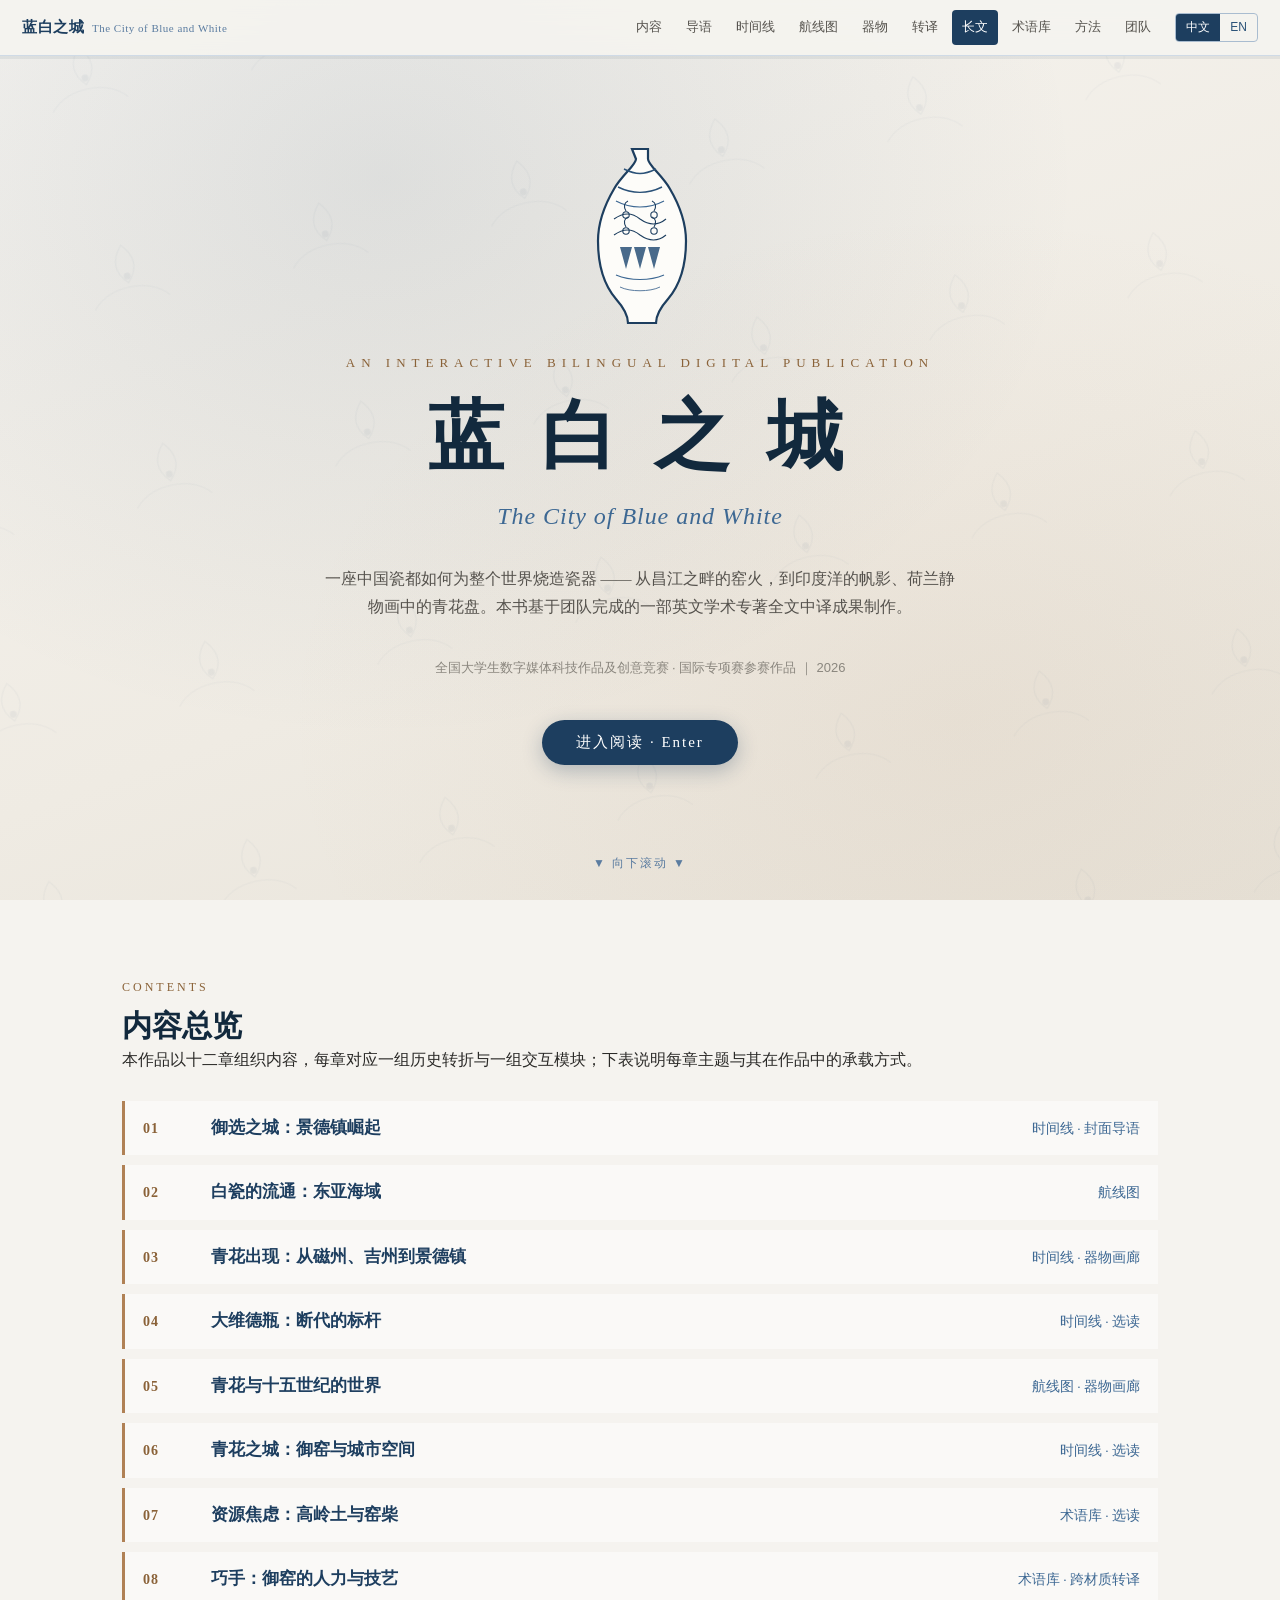
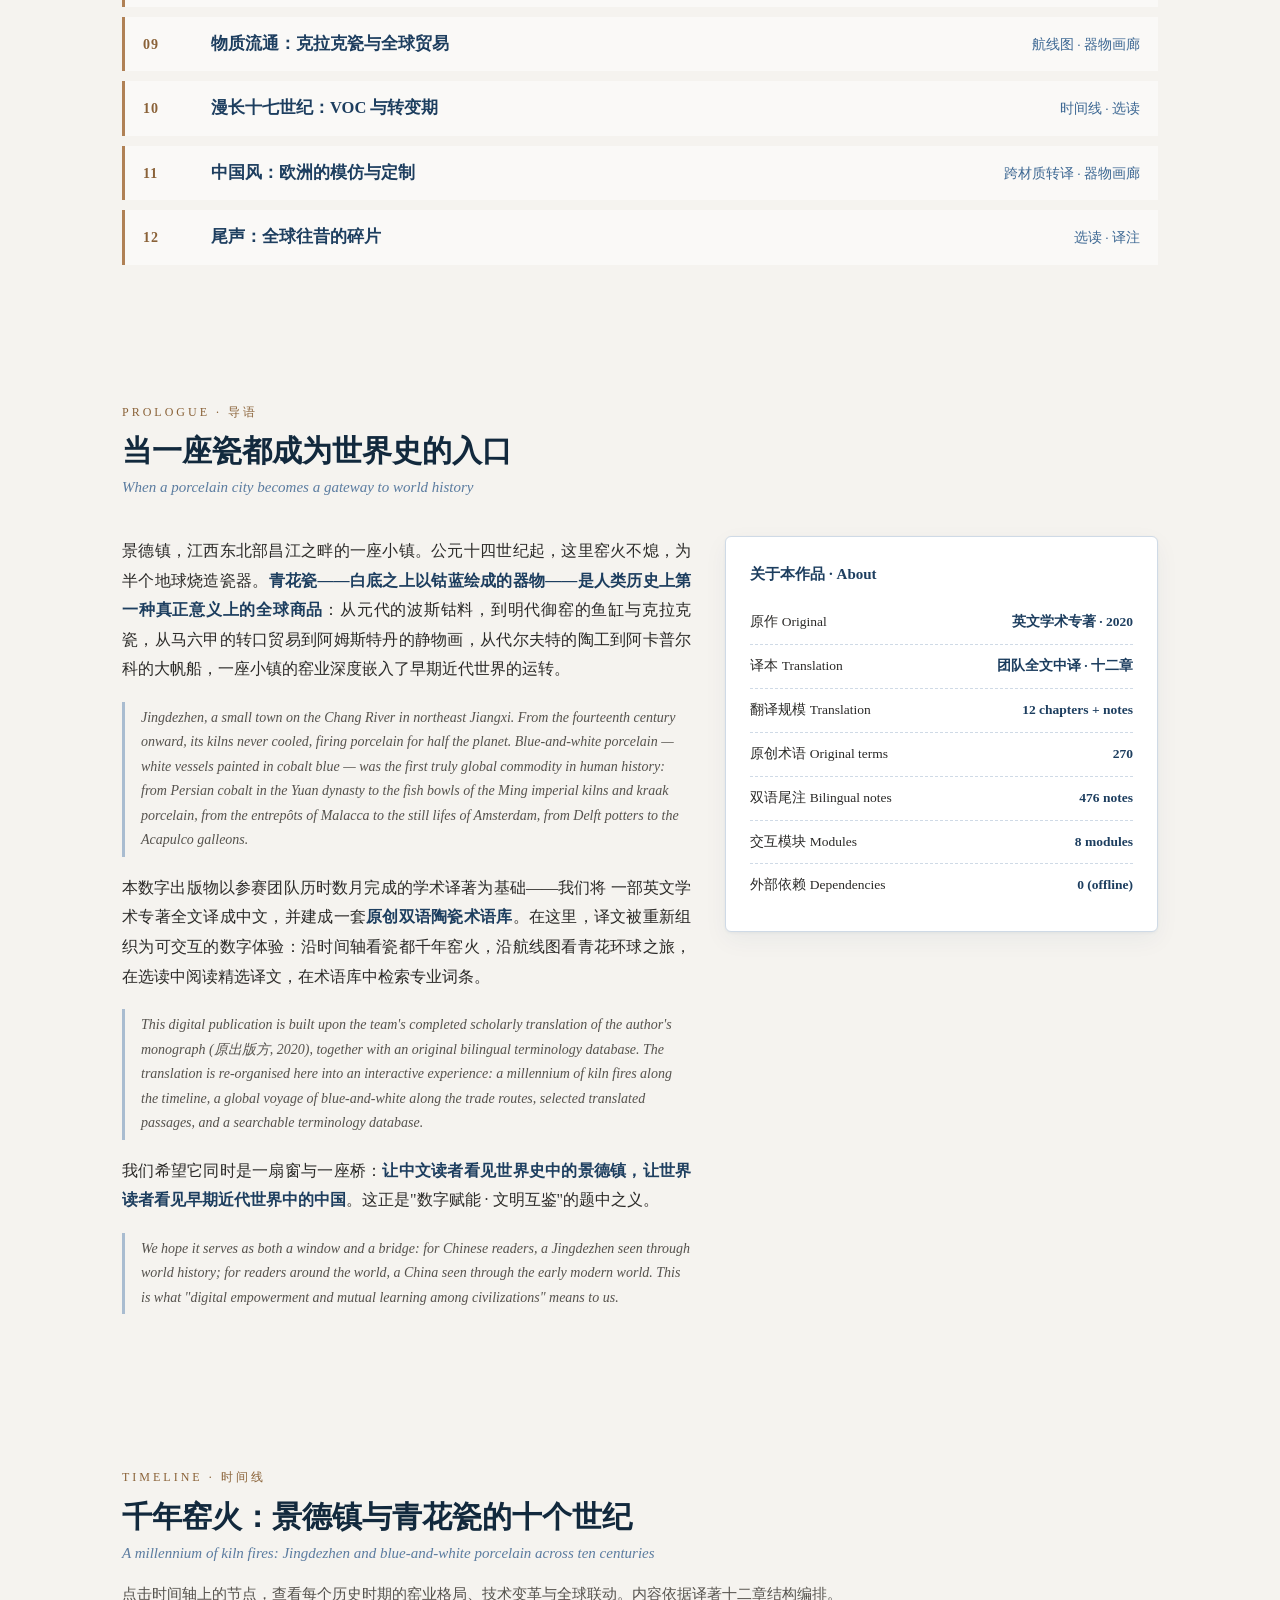
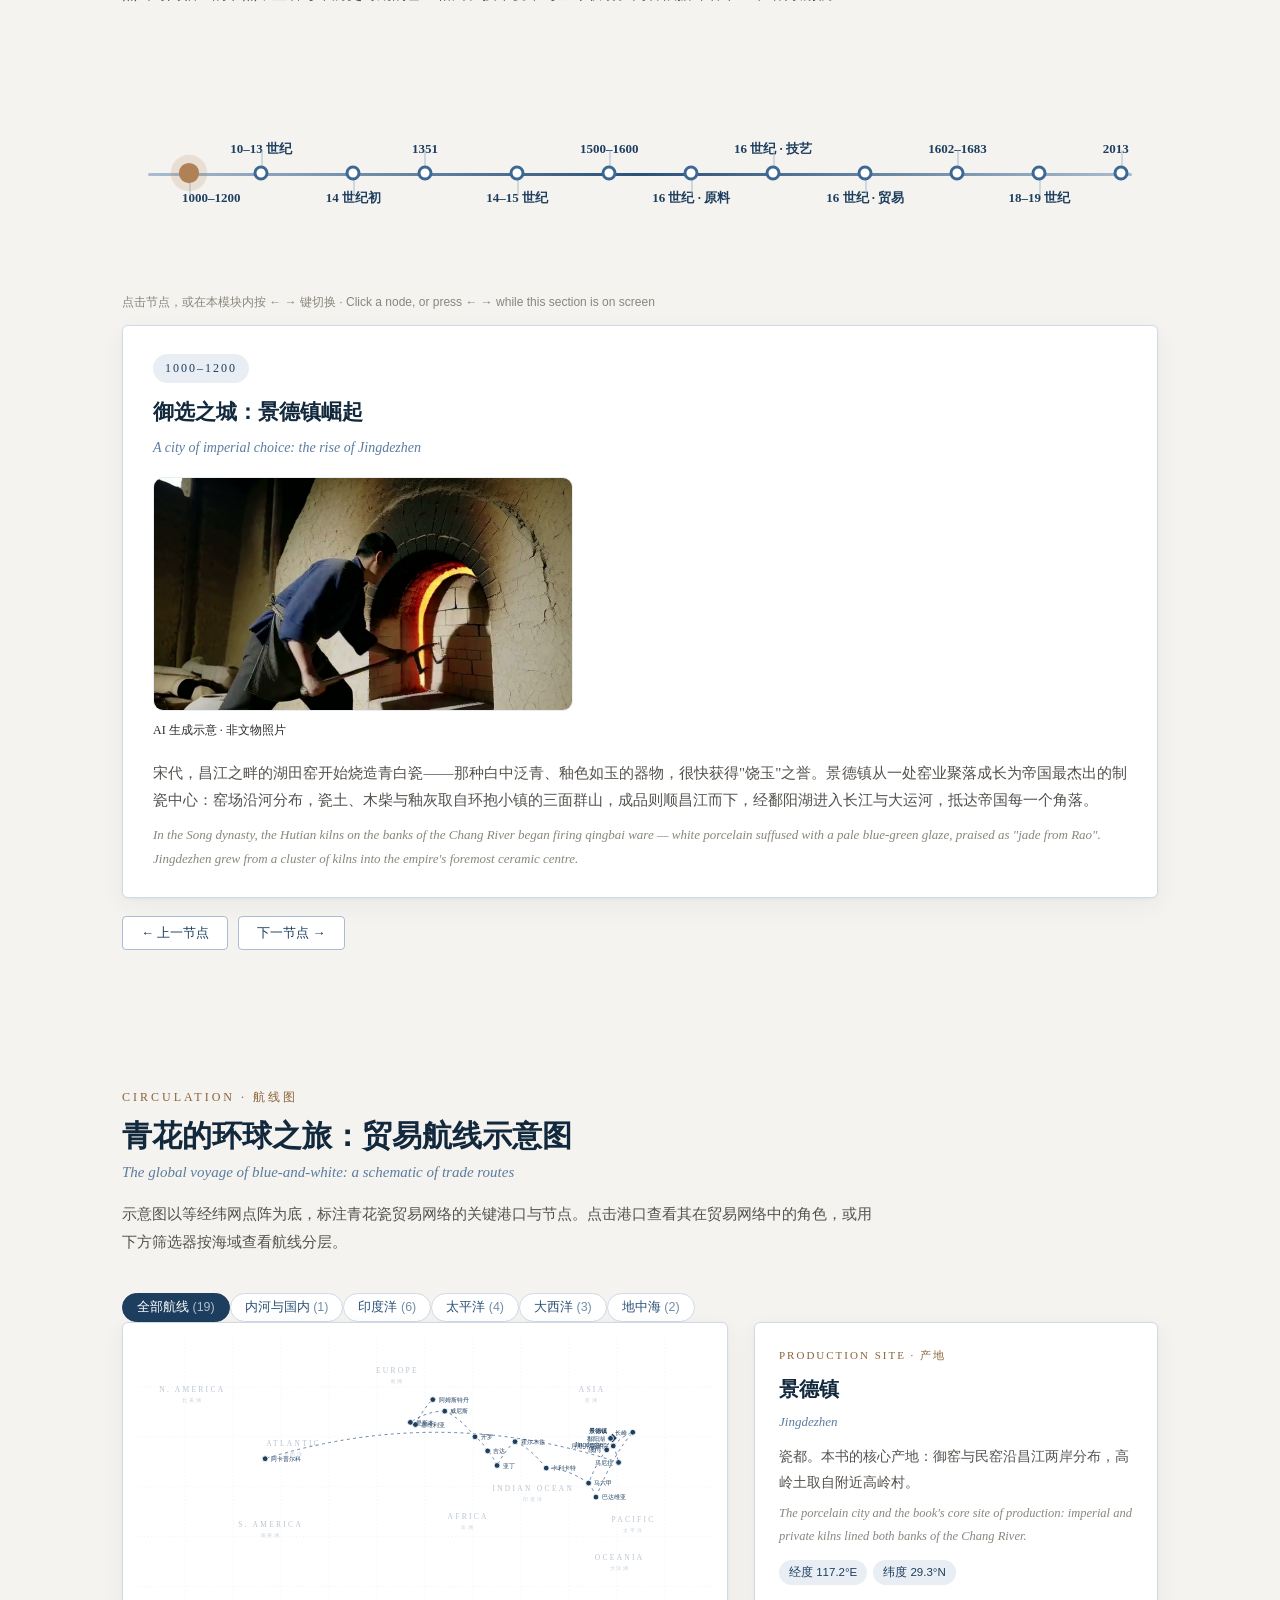
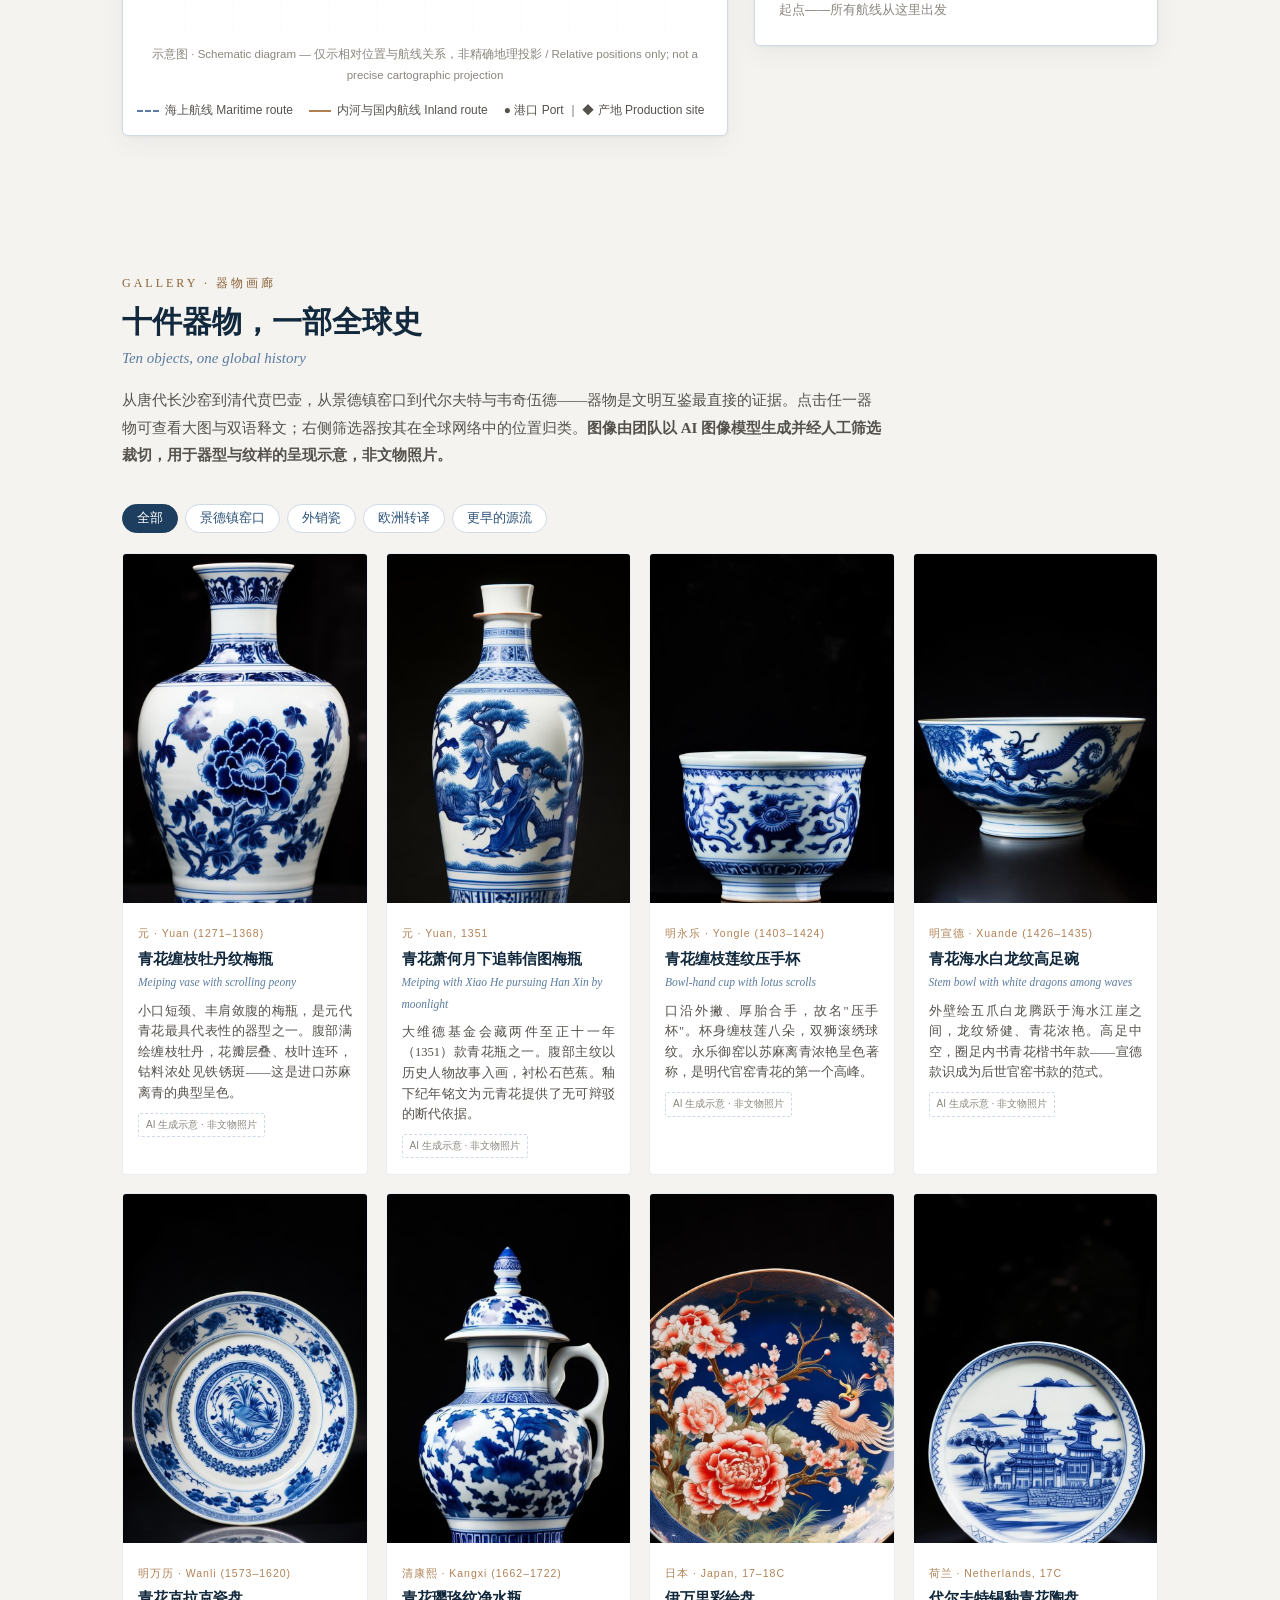
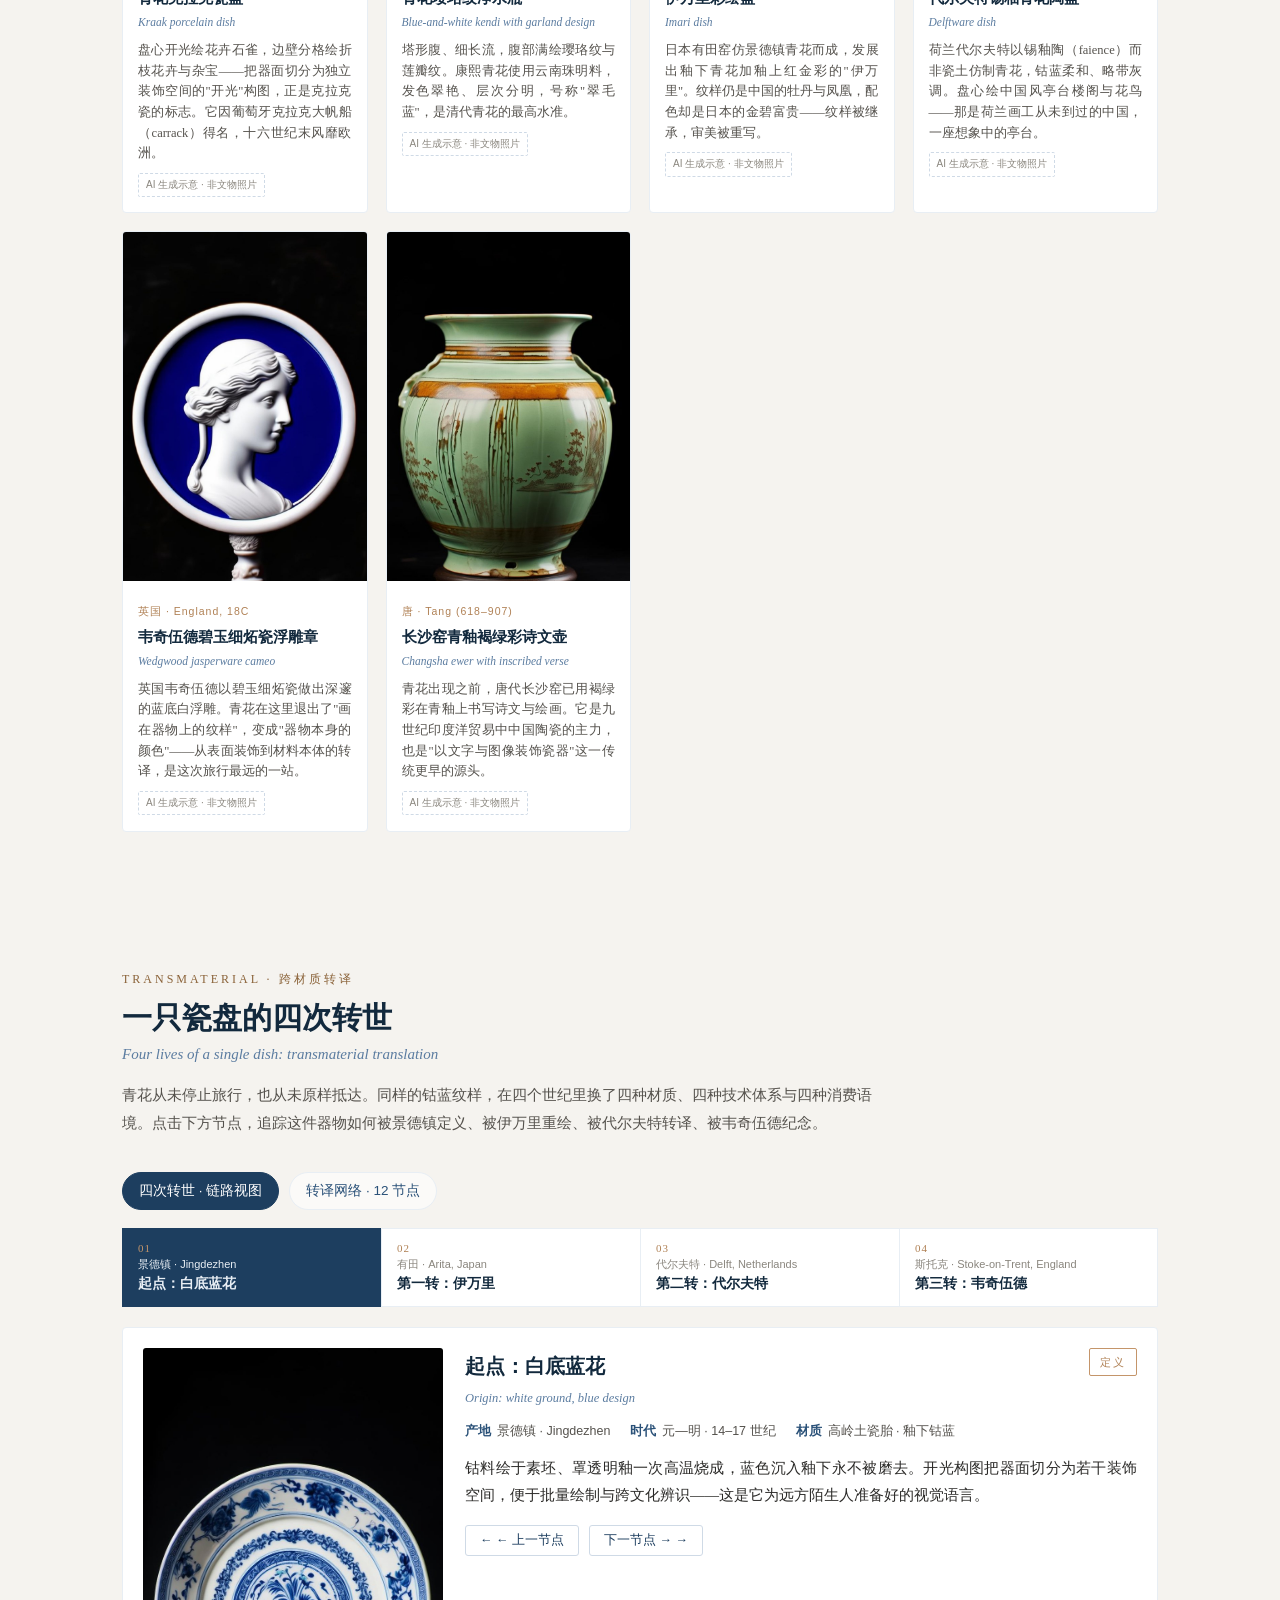
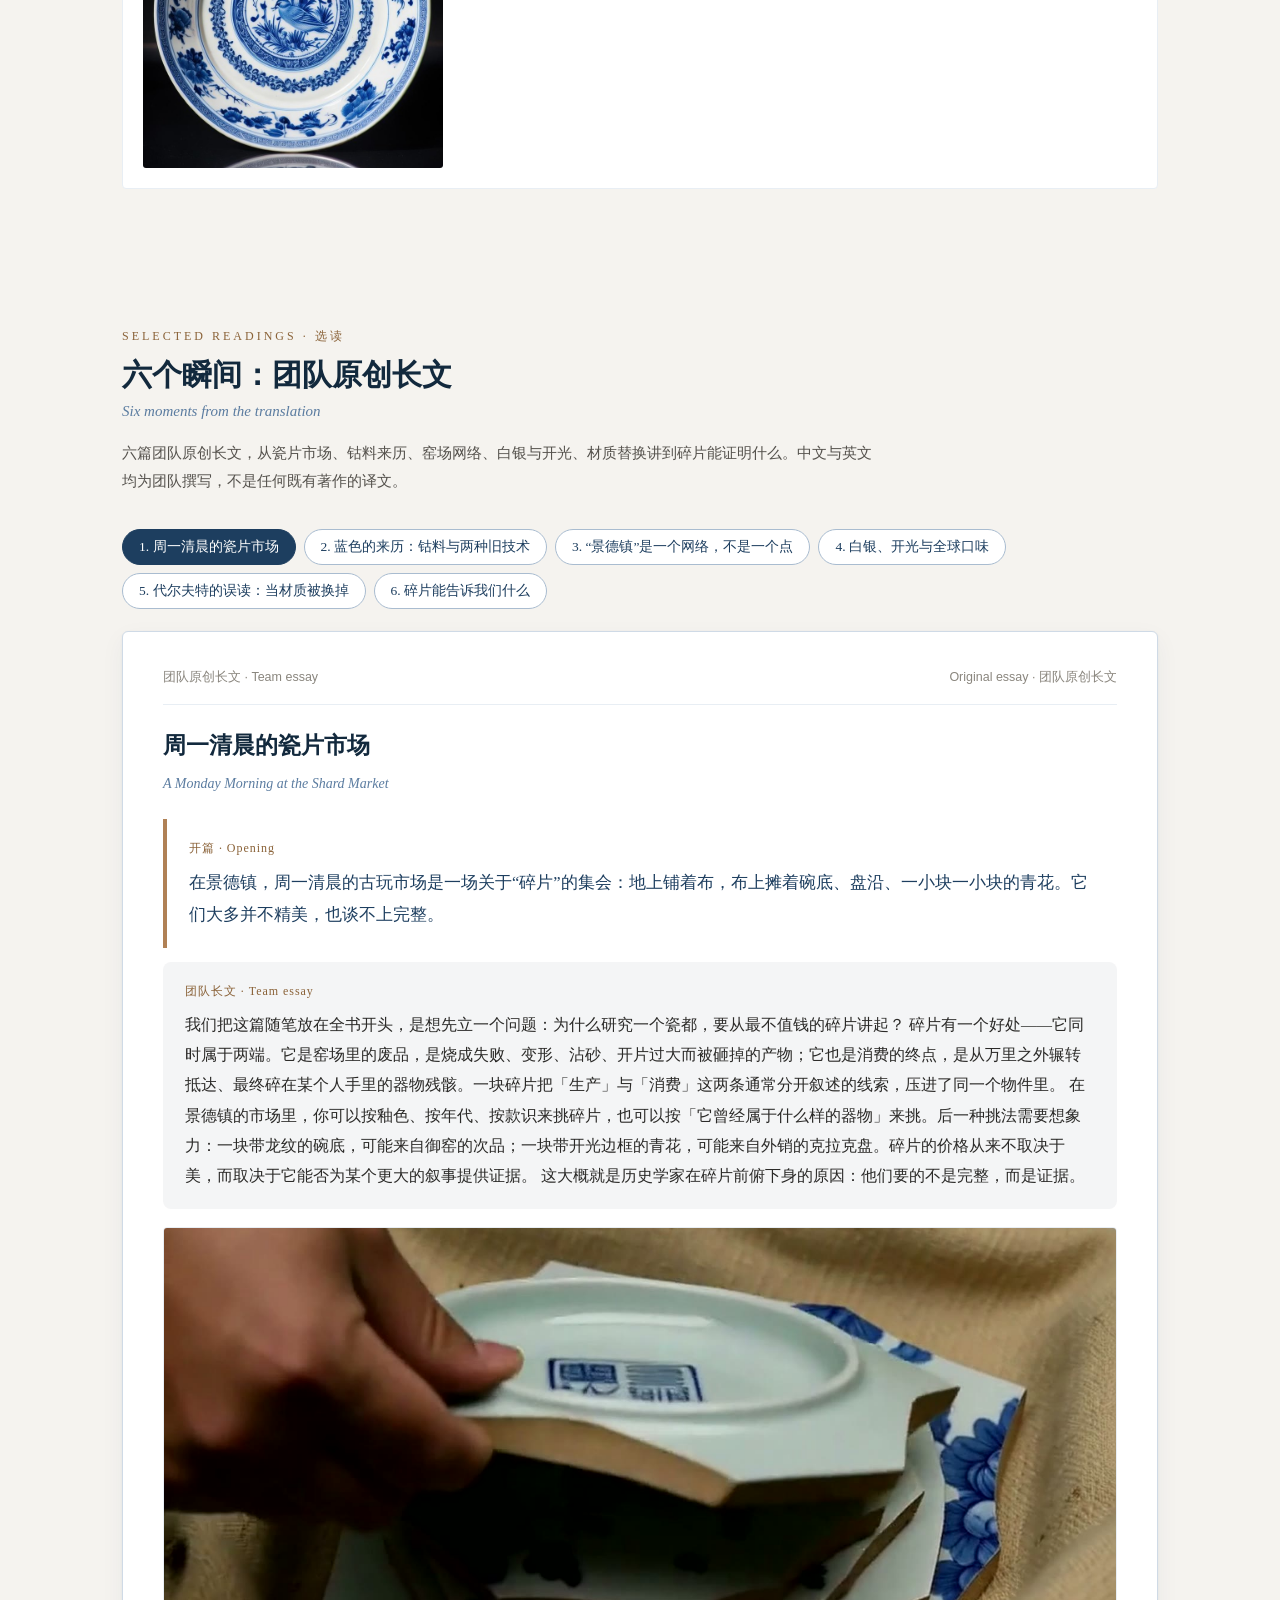
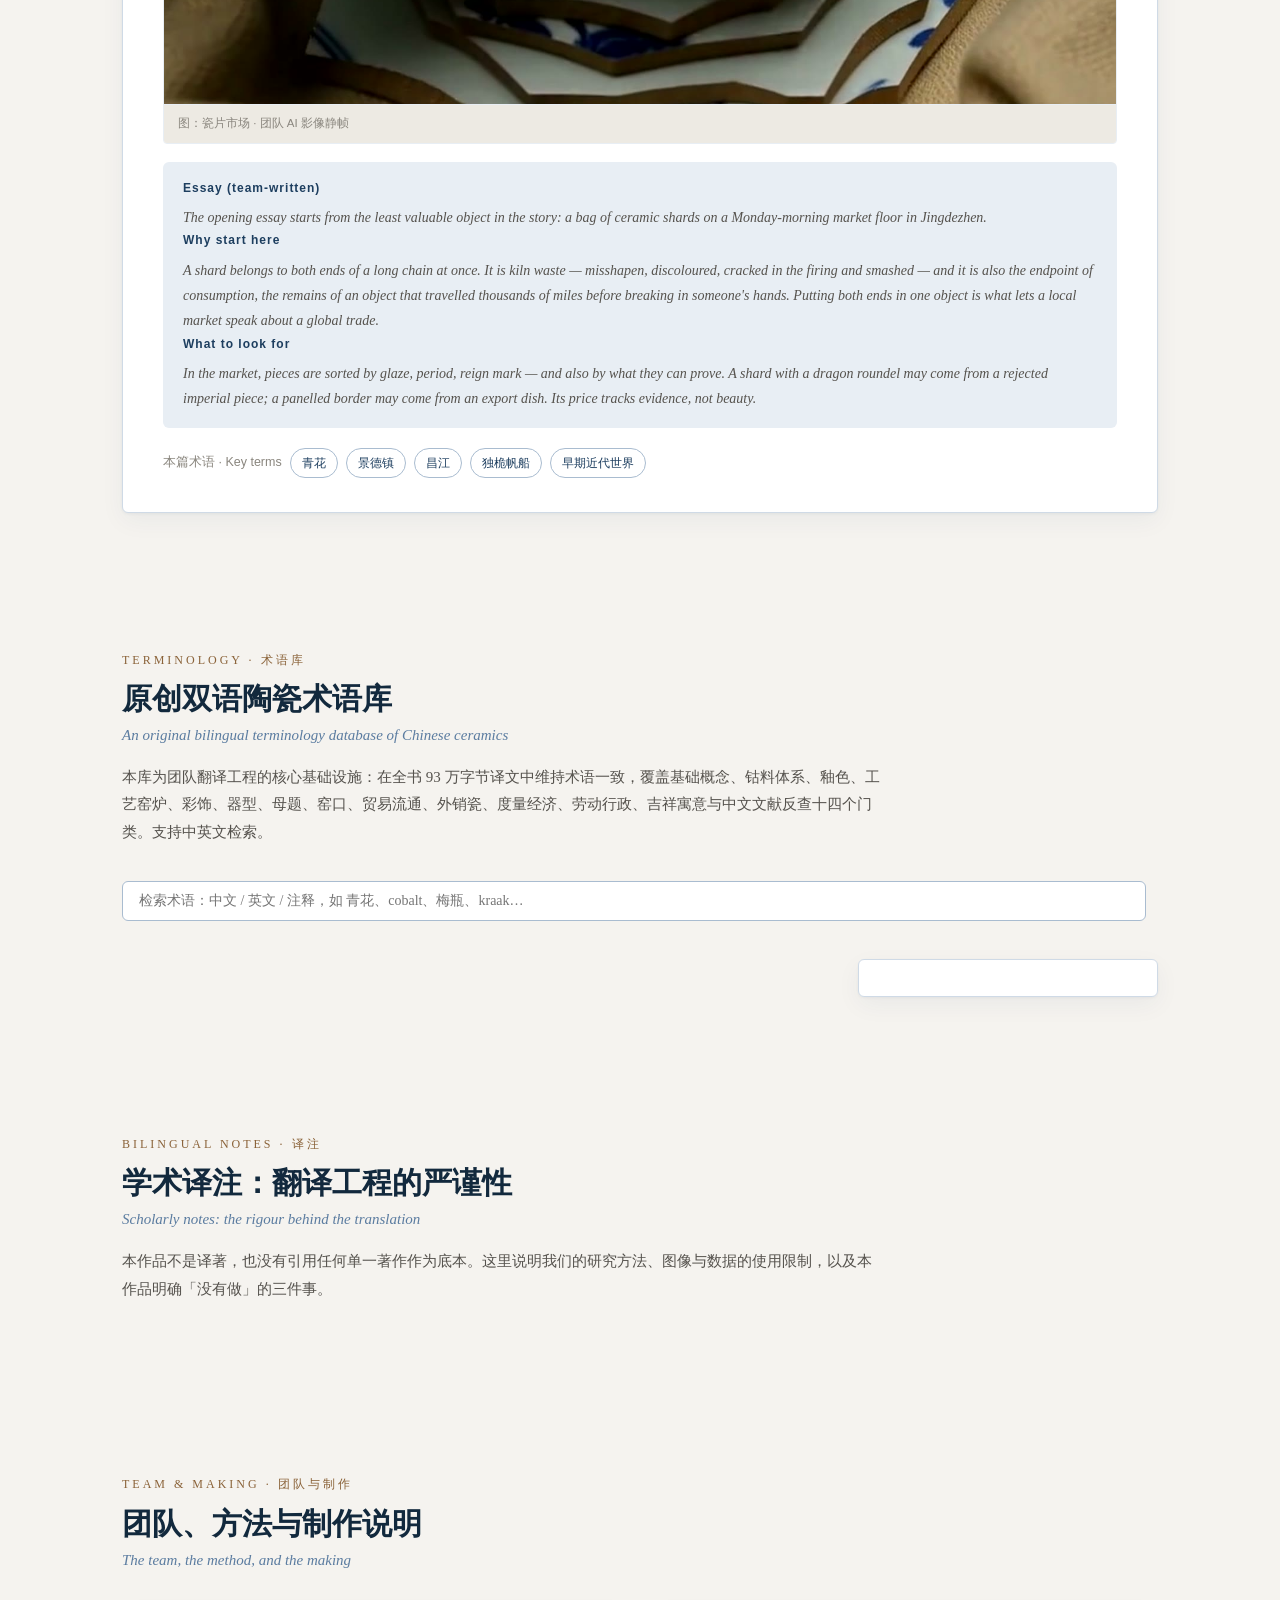
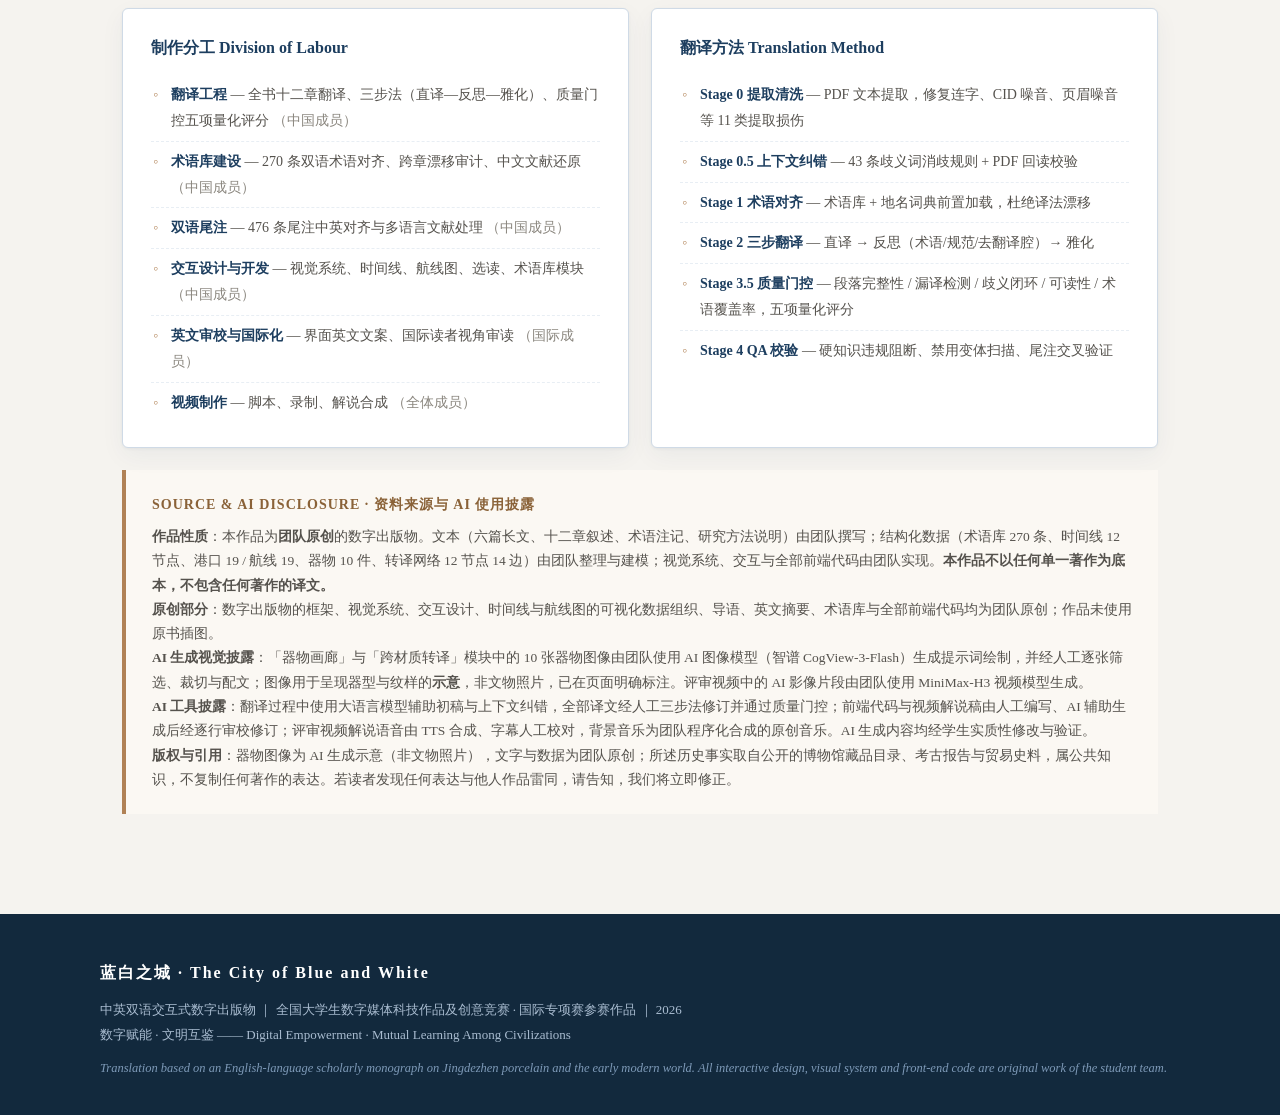
==== single.html @ c69fa1a6 "upload single.html" ====
<!DOCTYPE html>
<html lang="zh-CN">
<head>
<meta charset="UTF-8">
<meta name="viewport" content="width=device-width, initial-scale=1.0">
<title>蓝白之城 · The City of Blue and White — 中英双语交互式数字出版物</title>
  <!-- 社交分享元信息（分享链接时显示标题与摘要；不影响离线运行） -->
  <meta property="og:type" content="website">
  <meta property="og:title" content="蓝白之城 · The City of Blue and White">
  <meta property="og:description" content="一部中英双语交互式数字出版物：从昌江之畔的窑火，到印度洋的帆影、荷兰静物画中的青花盘——一座中国瓷都的十个世纪。A bilingual interactive digital publication on Jingdezhen porcelain and the early modern world.">
  <meta property="og:locale" content="zh_CN">
  <meta property="og:locale:alternate" content="en_US">
  <meta name="twitter:card" content="summary_large_image">
  <meta name="twitter:title" content="The City of Blue and White">
  <meta name="twitter:description" content="A bilingual interactive digital publication on Jingdezhen porcelain and the early modern world.">
  <meta name="theme-color" content="#12293D">

<meta name="description" content="景德镇青花瓷与早期近代世界——基于团队学术翻译成果的中英双语交互式数字出版物">
<style>
/* ============================================================
   蓝白之城 · The City of Blue and White
   中英双语交互式数字出版物 —— 设计系统
   青花蓝 × 瓷纸白 × 窑变铜
   ============================================================ */

:root {
  /* 青花蓝阶 */
  --qh-900: #12293D;
  --qh-800: #1D3E5F;
  --qh-700: #2A5178;
  --qh-600: #3D6893;
  --qh-500: #5B7CA0;
  --qh-400: #7E9AB8;
  --qh-300: #A9BCD0;
  --qh-200: #CFDAE6;
  --qh-100: #E8EEF4;

  /* 材质色 */
  --paper: #F5F3EF;
  --paper-2: #EDEAE3;
  --paper-3: #E3DFD5;
  --ink: #2B2A28;
  --ink-2: #55524D;
  --ink-3: #8A867E;
  --copper: #B08155;
  --copper-ink: #8A6238;
  --copper-l: #C4956A;
  --celadon: #7C9A92;

  --f-zh: "Noto Serif SC", "Source Han Serif SC", "Songti SC", "SimSun", serif;
  --f-en: "Georgia", "Times New Roman", "Palatino Linotype", serif;
  --f-sans: "PingFang SC", "Microsoft YaHei", "Segoe UI", sans-serif;

  --nav-h: 56px;
  --maxw: 1080px;
}

* { margin: 0; padding: 0; box-sizing: border-box; }
html { scroll-behavior: smooth; }
body {
  background: var(--paper);
  color: var(--ink);
  font-family: var(--f-zh);
  line-height: 1.85;
  overflow-x: hidden;
}
::selection { background: var(--qh-200); }

/* ---------- 顶部导航 ---------- */
.nav {
  position: fixed; top: 0; left: 0; right: 0; z-index: 1000;
  height: var(--nav-h);
  background: rgba(245, 243, 239, 0.92);
  backdrop-filter: blur(12px);
  border-bottom: 1px solid var(--qh-200);
  display: flex; align-items: center; justify-content: space-between;
  padding: 0 22px;
}
.nav-brand {
  font-size: 15px; font-weight: 700; color: var(--qh-800);
  letter-spacing: 0.5px; cursor: pointer; white-space: nowrap;
}
.nav-brand small { font-family: var(--f-en); font-weight: 400; color: var(--qh-500); margin-left: 8px; font-size: 11px; }
.nav-links { display: flex; gap: 4px; align-items: center; overflow-x: auto; }
.nav-links a {
  font-size: 13px; color: var(--ink-2); text-decoration: none;
  padding: 5px 10px; border-radius: 4px; white-space: nowrap;
  transition: all .2s;
}
.nav-links a:hover { color: var(--qh-800); background: var(--qh-100); }
.nav-links a.active { color: #fff; background: var(--qh-800); }
.lang-switch {
  display: flex; border: 1px solid var(--qh-300); border-radius: 4px; overflow: hidden;
  margin-left: 10px; flex-shrink: 0;
}
.lang-switch button {
  border: none; background: transparent; font-size: 12px; padding: 5px 10px;
  cursor: pointer; color: var(--qh-700); font-family: var(--f-sans);
}
.lang-switch button.on { background: var(--qh-800); color: #fff; }

/* ---------- 通用区块 ---------- */
section { padding: 76px 22px 60px; max-width: var(--maxw); margin: 0 auto; }
.sec-head { margin-bottom: 34px; }
.sec-kicker {
  font-family: var(--f-en); font-size: 12px; letter-spacing: 3px;
  text-transform: uppercase; color: var(--copper-ink); margin-bottom: 8px;
}
.sec-title { font-size: 30px; font-weight: 700; color: var(--qh-900); line-height: 1.3; }
.sec-title-en { font-family: var(--f-en); font-size: 15px; color: var(--qh-500); margin-top: 4px; font-style: italic; }
.sec-desc { margin-top: 14px; color: var(--ink-2); font-size: 15px; max-width: 760px; }

.card {
  background: #fff; border: 1px solid var(--qh-200); border-radius: 6px;
  box-shadow: 0 1px 3px rgba(29,62,95,.06), 0 8px 24px rgba(29,62,95,.05);
}

/* ---------- 封面 ---------- */
#cover {
  max-width: none; padding: 0; height: 100vh; min-height: 620px;
  display: flex; align-items: center; justify-content: center;
  position: relative; overflow: hidden;
  background:
    radial-gradient(ellipse at 30% 20%, rgba(29,62,95,.10), transparent 55%),
    radial-gradient(ellipse at 75% 80%, rgba(176,129,85,.08), transparent 50%),
    linear-gradient(160deg, #F7F5F1 0%, #EFEBE3 60%, #E7E2D8 100%);
}
.cover-pattern {
  position: absolute; inset: 0; opacity: .5; pointer-events: none;
}
.cover-inner { text-align: center; position: relative; z-index: 2; padding: 20px; }
.cover-vase { margin: 0 auto 26px; display: block; }
.cover-kicker {
  font-family: var(--f-en); letter-spacing: 6px; font-size: 13px;
  color: var(--copper-ink); text-transform: uppercase; margin-bottom: 18px;
}
.cover-title {
  font-size: clamp(44px, 8vw, 76px); font-weight: 900; color: var(--qh-900);
  letter-spacing: .12em; line-height: 1.15;
}
.cover-title-en {
  font-family: var(--f-en); font-size: clamp(16px, 2.6vw, 24px);
  color: var(--qh-600); margin-top: 14px; letter-spacing: .04em; font-style: italic;
}
.cover-sub {
  margin: 26px auto 0; max-width: 640px; color: var(--ink-2); font-size: 15.5px;
}
.cover-meta {
  margin-top: 34px; font-size: 13px; color: var(--ink-3); font-family: var(--f-sans);
}
.cover-cta {
  margin-top: 40px; display: inline-flex; align-items: center; gap: 10px;
  background: var(--qh-800); color: #fff; border: none; border-radius: 999px;
  padding: 13px 34px; font-size: 15px; cursor: pointer; font-family: var(--f-zh);
  letter-spacing: 2px; transition: all .25s; box-shadow: 0 6px 20px rgba(29,62,95,.28);
}
.cover-cta:hover { background: var(--qh-700); transform: translateY(-2px); }
.scroll-hint {
  position: absolute; bottom: 26px; left: 50%; transform: translateX(-50%);
  color: var(--qh-500); font-size: 12px; letter-spacing: 2px; text-align: center;
  animation: bob 2.2s ease-in-out infinite;
}
@keyframes bob { 0%,100% { transform: translate(-50%,0);} 50% { transform: translate(-50%,8px);} }

/* ---------- 导语 ---------- */
.about-grid { display: grid; grid-template-columns: 1.25fr .95fr; gap: 34px; align-items: start; }
.about-p { font-size: 16px; margin-bottom: 18px; text-align: justify; }
.about-p strong { color: var(--qh-800); }
.about-en {
  font-family: var(--f-en); font-size: 14px; color: var(--ink-2);
  border-left: 3px solid var(--qh-300); padding: 4px 0 4px 16px; margin-bottom: 16px;
  line-height: 1.75; font-style: italic;
}
.about-side { padding: 24px; }
.about-side h4 { font-size: 15px; color: var(--qh-800); margin-bottom: 12px; }
.fact-row { display: flex; justify-content: space-between; padding: 9px 0; border-bottom: 1px dashed var(--qh-200); font-size: 13.5px; }
.fact-row:last-child { border-bottom: none; }
.fact-row b { color: var(--qh-800); font-family: var(--f-en); font-weight: 700; }

/* ---------- 时间线 ---------- */
.timeline-wrap { overflow-x: auto; padding: 26px 6px 10px; }
/* min-width 用 100% 而非固定 1060px：固定值会比内容列宽（约 1036px）更宽，
   逼出横向滚动条，并把末节点标签顶到容器可视边界之外（实测溢出 5.7px） */
.timeline { position: relative; min-width: 100%; height: 210px; }
.tl-rail {
  position: absolute; left: 20px; right: 20px; top: 104px; height: 3px;
  background: linear-gradient(90deg, var(--qh-300), var(--qh-700), var(--qh-300));
  border-radius: 2px;
}
.tl-node { position: absolute; top: 104px; transform: translate(-50%, -50%); cursor: pointer; }
/* 无障碍：把命中区扩到 44×44（视觉与布局不变，仅扩大可点/可聚焦范围） */
.tl-node::after {
  content: ""; position: absolute; left: 50%; top: 50%;
  width: 44px; height: 44px; transform: translate(-50%, -50%);
}
.tl-dot {
  width: 15px; height: 15px; border-radius: 50%;
  background: #fff; border: 3px solid var(--qh-600); margin: 0 auto;
  transition: all .25s; position: relative; z-index: 2;
}
.tl-node:hover .tl-dot, .tl-node.on .tl-dot {
  background: var(--copper); border-color: var(--copper); transform: scale(1.35);
  box-shadow: 0 0 0 6px rgba(176,129,85,.18);
}
.tl-year {
  position: absolute; left: 50%; transform: translateX(-50%);
  font-family: var(--f-en); font-size: 13px; font-weight: 700; color: var(--qh-800);
  white-space: nowrap;
}
/* 首尾节点标签贴边，避免末节点（x=97%）标签溢出容器被裁切 */
.tl-node.edge-l .tl-year { left: 0; transform: none; }
.tl-node.edge-r .tl-year { left: auto; right: 0; transform: none; }
.tl-node:nth-child(odd) .tl-year { bottom: 20px; }
.tl-node:nth-child(even) .tl-year { top: 20px; }
.tl-tick {
  position: absolute; left: 50%; width: 1px; height: 22px; background: var(--qh-300);
}
.tl-node:nth-child(odd) .tl-tick { bottom: 8px; }
.tl-node:nth-child(even) .tl-tick { top: 8px; }
.tl-hint {
  font-size: 12px; color: var(--ink-3); font-family: var(--f-sans);
  margin: 2px 0 12px;
}
.tl-detail { margin-top: 8px; padding: 26px 30px; display: none; }
.tl-detail.show { display: block; animation: fadeUp .35s ease; }
@keyframes fadeUp { from { opacity: 0; transform: translateY(8px);} to { opacity: 1; transform: none;} }
.tl-detail-era {
  display: inline-block; font-family: var(--f-en); font-size: 12px; letter-spacing: 2px;
  background: var(--qh-100); color: var(--qh-800); padding: 3px 12px; border-radius: 999px;
  margin-bottom: 10px;
}
.tl-detail h3 { font-size: 21px; color: var(--qh-900); margin-bottom: 4px; }
.tl-detail .h3-en { font-family: var(--f-en); font-style: italic; color: var(--qh-500); font-size: 14px; margin-bottom: 12px; }
.tl-detail p { font-size: 15px; color: var(--ink-2); text-align: justify; }
.tl-detail .p-en { font-family: var(--f-en); font-size: 13px; color: var(--ink-3); margin-top: 8px; font-style: italic; }
.tl-nav { display: flex; gap: 10px; margin-top: 18px; }
.tl-nav button {
  border: 1px solid var(--qh-300); background: #fff; color: var(--qh-800);
  font-size: 13px; padding: 7px 18px; border-radius: 4px; cursor: pointer; font-family: var(--f-zh);
  transition: all .2s;
}
.tl-nav button:hover { background: var(--qh-800); color: #fff; border-color: var(--qh-800); }

/* ---------- 航线图 ---------- */
.routes-grid { display: grid; grid-template-columns: 1.5fr 1fr; gap: 26px; align-items: start; }
.map-box { padding: 14px; position: relative; overflow: hidden; }
.map-box svg { width: 100%; height: auto; display: block; }
.map-note { font-size: 11.5px; color: var(--ink-3); text-align: center; margin-top: 8px; font-family: var(--f-sans); }
.port { cursor: pointer; }
.port circle { transition: all .2s; }
.port:hover circle, .port.on circle { fill: var(--copper); r: 7; }
.port text { font-family: var(--f-sans); font-size: 11px; fill: var(--qh-800); pointer-events: none; }
.route-arc { fill: none; stroke: var(--qh-500); stroke-width: 1.6; stroke-dasharray: 5 6; opacity: .75; }
.route-arc.flow { animation: dashflow 2.4s linear infinite; }
@keyframes dashflow { to { stroke-dashoffset: -44; } }
/* 航线播放：高亮整条链路 + 移动的瓷货标记 */
.route-arc.voyage-on {
  stroke: var(--copper); stroke-width: 2.8; opacity: 1;
  animation: dashflow 1.1s linear infinite;
}
#voyageMarker { fill: var(--copper); stroke: #fff; stroke-width: 2; pointer-events: none; }
.pp-play {
  display: inline-flex; align-items: center; gap: 7px; margin-top: 14px;
  border: 1px solid var(--qh-300); background: #fff; color: var(--qh-800);
  font-size: 13px; font-family: var(--f-zh); padding: 8px 16px; border-radius: 4px;
  cursor: pointer; transition: background .2s, color .2s, border-color .2s;
}
.pp-play svg { fill: currentColor; }
.pp-play:hover { background: var(--qh-800); color: #fff; border-color: var(--qh-800); }
.pp-hint { margin-top: 14px; font-size: 12.5px; color: var(--ink-3); font-family: var(--f-sans); }
.port-panel { padding: 22px 24px; }
.port-panel .pp-kicker { font-family: var(--f-en); font-size: 11px; letter-spacing: 2px; color: var(--copper-ink); text-transform: uppercase; }
.port-panel h3 { font-size: 20px; color: var(--qh-900); margin: 6px 0 2px; }
.port-panel .h3-en { font-family: var(--f-en); font-style: italic; color: var(--qh-500); font-size: 13px; margin-bottom: 10px; }
.port-panel p { font-size: 14px; color: var(--ink-2); }
.port-panel .p-en { font-family: var(--f-en); font-size: 12.5px; color: var(--ink-3); margin-top: 6px; font-style: italic; }
.port-tags { margin-top: 12px; display: flex; flex-wrap: wrap; gap: 6px; }
.port-tags span {
  font-size: 11.5px; background: var(--qh-100); color: var(--qh-800);
  padding: 2px 10px; border-radius: 999px; font-family: var(--f-sans);
}
.map-legend { display: flex; gap: 16px; margin-top: 12px; flex-wrap: wrap; font-size: 12px; color: var(--ink-2); font-family: var(--f-sans); }
.map-legend i { display: inline-block; width: 22px; height: 0; border-top: 2px dashed var(--qh-500); vertical-align: middle; margin-right: 6px; }
.map-legend i.solid { border-top-style: solid; border-color: var(--copper); }

/* ---------- 选读 ---------- */
.read-tabs { display: flex; gap: 8px; flex-wrap: wrap; margin-bottom: 22px; }
.read-tab {
  border: 1px solid var(--qh-300); background: #fff; color: var(--qh-800);
  font-size: 13.5px; padding: 8px 16px; border-radius: 999px; cursor: pointer;
  font-family: var(--f-zh); transition: all .2s;
}
.read-tab:hover { border-color: var(--qh-700); }
.read-tab.on { background: var(--qh-800); color: #fff; border-color: var(--qh-800); }
.read-body { padding: 34px 40px; display: none; }
.read-body.show { display: block; animation: fadeUp .35s ease; }
.read-src {
  font-size: 12.5px; color: var(--ink-3); font-family: var(--f-sans);
  border-bottom: 1px solid var(--qh-100); padding-bottom: 14px; margin-bottom: 20px;
  display: flex; justify-content: space-between; flex-wrap: wrap; gap: 8px;
}
.read-body h3 { font-size: 23px; color: var(--qh-900); margin-bottom: 4px; }
.read-body .h3-en { font-family: var(--f-en); font-style: italic; color: var(--qh-500); font-size: 14px; margin-bottom: 22px; }
.read-body p.para { font-size: 16px; margin-bottom: 16px; text-align: justify; text-indent: 2em; }
.read-en-syn {
  font-family: var(--f-en); font-size: 14px; color: var(--ink-2); line-height: 1.8;
  background: var(--qh-100); border-radius: 6px; padding: 16px 20px; margin: 18px 0 0;
  font-style: italic;
}
.read-en-syn b { font-style: normal; color: var(--qh-800); font-family: var(--f-sans); font-size: 12px; letter-spacing: 1px; display: block; margin-bottom: 6px; }
.term-mark {
  color: var(--qh-800); font-weight: 700; cursor: help;
  border-bottom: 1px dotted var(--qh-500); position: relative;
}
.term-mark:hover { color: var(--copper-ink); }
.term-tip {
  position: absolute; left: 50%; bottom: 130%; transform: translateX(-50%);
  background: var(--qh-900); color: #fff; font-size: 12.5px; font-weight: 400;
  padding: 8px 12px; border-radius: 5px; width: 240px; line-height: 1.55;
  display: none; z-index: 50; text-align: left; font-family: var(--f-sans);
  box-shadow: 0 8px 24px rgba(0,0,0,.25);
}
.term-mark:hover .term-tip { display: block; }
.term-tip b { color: var(--qh-300); display: block; font-family: var(--f-en); margin-bottom: 2px; }
.key-terms { margin-top: 20px; display: flex; flex-wrap: wrap; gap: 8px; align-items: center; }
.key-terms .kt-label { font-size: 12.5px; color: var(--ink-3); font-family: var(--f-sans); }
.key-terms .kt {
  font-size: 12px; background: #fff; border: 1px solid var(--qh-300); color: var(--qh-800);
  padding: 3px 11px; border-radius: 999px; cursor: pointer; transition: all .2s; font-family: var(--f-sans);
}
.key-terms .kt:hover { background: var(--qh-800); color: #fff; }

/* ---------- 术语库 ---------- */
.terms-toolbar {
  display: flex; gap: 12px; flex-wrap: wrap; align-items: center; margin-bottom: 18px;
}
.terms-search {
  flex: 1; min-width: 240px; border: 1px solid var(--qh-300); border-radius: 6px;
  padding: 11px 16px; font-size: 14px; font-family: var(--f-zh); background: #fff;
  outline: none; transition: border .2s;
}
.terms-search:focus { border-color: var(--qh-700); box-shadow: 0 0 0 3px rgba(61,104,147,.12); }
.terms-count { font-size: 13px; color: var(--ink-3); font-family: var(--f-sans); white-space: nowrap; }
.cat-chips { display: flex; gap: 7px; flex-wrap: wrap; margin-bottom: 20px; }
.cat-chip {
  font-size: 12.5px; border: 1px solid var(--qh-200); background: #fff; color: var(--qh-700);
  padding: 5px 14px; border-radius: 999px; cursor: pointer; font-family: var(--f-sans); transition: all .2s;
}
.cat-chip:hover { border-color: var(--qh-500); }
.cat-chip.on { background: var(--qh-800); border-color: var(--qh-800); color: #fff; }
.terms-grid { display: grid; grid-template-columns: repeat(auto-fill, minmax(300px, 1fr)); gap: 12px; }
.term-card {
  background: #fff; border: 1px solid var(--qh-200); border-radius: 6px; padding: 13px 16px;
  transition: all .2s;
}
.term-card:hover { border-color: var(--qh-400); box-shadow: 0 4px 14px rgba(29,62,95,.08); transform: translateY(-1px); }
.term-card .tc-en { font-family: var(--f-en); font-size: 13px; color: var(--qh-600); font-style: italic; }
.term-card .tc-zh { font-size: 15.5px; color: var(--qh-900); font-weight: 700; margin: 2px 0; }
.term-card .tc-note { font-size: 12px; color: var(--ink-3); line-height: 1.5; }
.term-card .tc-cat { font-size: 10.5px; color: var(--copper-ink); font-family: var(--f-sans); letter-spacing: 1px; margin-top: 6px; }

/* ---------- 译注 ---------- */
.notes-list { display: grid; gap: 16px; }
.note-pair { padding: 20px 24px; }
.note-num {
  display: inline-flex; width: 26px; height: 26px; border-radius: 50%;
  background: var(--qh-800); color: #fff; font-size: 13px; align-items: center; justify-content: center;
  font-family: var(--f-en); margin-bottom: 10px;
}
.note-zh { font-size: 14.5px; color: var(--ink); text-align: justify; }
.note-en {
  font-family: var(--f-en); font-size: 13px; color: var(--ink-2); margin-top: 10px;
  border-top: 1px dashed var(--qh-200); padding-top: 10px; font-style: italic; line-height: 1.7;
}
.note-en b { font-style: normal; font-family: var(--f-sans); font-size: 11px; color: var(--qh-500); letter-spacing: 1px; display: block; margin-bottom: 4px; }

/* ---------- 团队 ---------- */
.team-grid { display: grid; grid-template-columns: 1fr 1fr; gap: 22px; }
.team-card { padding: 24px 28px; }
.team-card h4 { font-size: 16px; color: var(--qh-800); margin-bottom: 12px; }
.team-card ul { list-style: none; }
.team-card li { font-size: 14px; color: var(--ink-2); padding: 7px 0 7px 20px; position: relative; border-bottom: 1px dashed var(--qh-100); }
.team-card li:last-child { border-bottom: none; }
.team-card li::before { content: "◦"; position: absolute; left: 2px; color: var(--copper); }
.team-card li b { color: var(--qh-800); }
.disclose {
  margin-top: 22px; padding: 22px 26px; border-left: 4px solid var(--copper);
  background: #FBF8F3; font-size: 13.5px; color: var(--ink-2); line-height: 1.8;
}
.disclose h4 { color: var(--copper-ink); font-size: 14px; margin-bottom: 8px; letter-spacing: 1px; }

/* ---------- 页脚 ---------- */
footer {
  background: var(--qh-900); color: var(--qh-300); padding: 44px 22px 34px;
  margin-top: 40px;
}
footer .foot-inner { max-width: var(--maxw); margin: 0 auto; }
footer h5 { color: #fff; font-size: 16px; margin-bottom: 10px; letter-spacing: 2px; }
footer p { font-size: 13px; line-height: 1.9; }
footer .foot-en { font-family: var(--f-en); font-style: italic; font-size: 12.5px; margin-top: 10px; color: var(--qh-400); }

/* ---------- 选读插图 ---------- */
.read-fig {
  margin: 18px 0; border: 1px solid var(--qh-100); border-radius: 4px;
  overflow: hidden; background: #fff;
}
.read-fig img { width: 100%; display: block; aspect-ratio: 16 / 8; object-fit: cover; }
.read-fig figcaption {
  font-size: 11.5px; color: var(--ink-3); font-family: var(--f-sans);
  padding: 8px 14px; border-top: 1px solid var(--qh-100); background: var(--paper-2);
}

/* ---------- 阅读进度条 ---------- */
.read-progress {
  position: fixed; top: var(--nav-h); left: 0; right: 0; z-index: 999;
  height: 2.5px; background: rgba(29,62,95,.08); pointer-events: none;
}
.read-progress i {
  display: block; height: 100%; width: 0;
  background: linear-gradient(90deg, var(--qh-700), var(--copper));
  transition: width .1s linear;
}

/* ---------- 器物画廊 ---------- */
.gal-filter { display: flex; gap: 7px; flex-wrap: wrap; margin-bottom: 20px; }
.gal-grid {
  display: grid; grid-template-columns: repeat(auto-fill, minmax(228px, 1fr));
  gap: 18px;
}
.gal-card {
  background: #fff; border: 1px solid var(--qh-100); border-radius: 4px;
  overflow: hidden; cursor: zoom-in; position: relative;
  transition: transform .25s ease, box-shadow .25s ease, border-color .25s ease;
}
.gal-card:hover {
  transform: translateY(-4px); border-color: var(--qh-400);
  box-shadow: 0 10px 26px rgba(18,41,61,.14);
}
.gal-img { background: #0B1A27; aspect-ratio: 3 / 4.3; overflow: hidden; }
.gal-img img {
  width: 100%; height: 100%; object-fit: cover; display: block;
  transition: transform .5s ease;
}
.gal-card:hover .gal-img img { transform: scale(1.05); }
.gal-card figcaption { padding: 14px 15px 15px; }
.gal-era {
  display: inline-block; font-size: 10.5px; font-family: var(--f-sans);
  letter-spacing: 1px; color: var(--copper); margin-bottom: 5px;
}
.gal-card b { display: block; font-size: 15px; color: var(--qh-900); line-height: 1.45; }
.gal-card i {
  display: block; font-family: var(--f-en); font-size: 11.5px;
  color: var(--qh-500); margin: 2px 0 7px; font-style: italic;
}
.gal-card p { font-size: 12.5px; color: var(--ink-2); line-height: 1.65; text-align: justify; }
.gal-ai {
  display: inline-block; margin-top: 9px; font-size: 10px; font-family: var(--f-sans);
  color: var(--ink-3); border: 1px dashed var(--qh-200); padding: 2px 7px; border-radius: 2px;
}
/* 灯箱 */
.gal-lightbox {
  position: fixed; inset: 0; z-index: 2000; display: none;
  background: rgba(8,17,26,.92); backdrop-filter: blur(6px);
  align-items: center; justify-content: center; padding: 4vh 4vw;
}
.gal-lightbox.open { display: flex; }
.gal-lb-inner {
  max-width: 900px; max-height: 92vh; display: flex; flex-direction: column;
  align-items: center; gap: 14px;
}
.gal-lb-inner img {
  max-width: 100%; max-height: 74vh; object-fit: contain;
  border: 1px solid rgba(207,218,230,.25); border-radius: 3px;
}
.gal-lb-inner figcaption { color: #E8EEF4; text-align: center; max-width: 760px; }
.gal-lb-inner figcaption b { font-size: 17px; display: block; }
.gal-lb-inner figcaption span { font-size: 12px; color: var(--copper-l); font-family: var(--f-sans); }
.gal-lb-inner figcaption p { font-size: 13.5px; color: #CFDAE6; margin-top: 8px; line-height: 1.75; text-align: justify; }
.gal-lb-inner figcaption .gal-ai {
  display: inline-block; margin-top: 10px; font-size: 10.5px; font-family: var(--f-sans);
  color: #93A4B6; border: 1px dashed rgba(207,218,230,.45); padding: 2px 7px; border-radius: 2px;
  letter-spacing: .3px;
}
.gal-lb-hint { font-size: 11.5px; color: #93A4B6; font-family: var(--f-sans); letter-spacing: .3px; }

/* ---------- 跨材质转译 ---------- */
.trans-steps {
  display: flex; align-items: stretch; gap: 0; flex-wrap: wrap;
  margin-bottom: 20px;
}
.trans-step {
  flex: 1 1 160px; text-align: left; background: #fff; cursor: pointer;
  border: 1px solid var(--qh-100); border-right: none; padding: 13px 15px;
  display: flex; flex-direction: column; gap: 3px;
  transition: background .2s ease, border-color .2s ease;
}
.trans-step:last-of-type { border-right: 1px solid var(--qh-100); }
.trans-step:hover { background: var(--qh-100); }
.trans-step.on { background: var(--qh-800); border-color: var(--qh-800); }
.trans-step.on .ts-place, .trans-step.on .ts-t { color: #E8EEF4; }
.trans-step.on .ts-n { color: var(--copper-l); }
.ts-n { font-family: var(--f-en); font-size: 11px; color: var(--copper); letter-spacing: 1px; }
.ts-place { font-size: 11px; color: var(--ink-3); font-family: var(--f-sans); }
.ts-t { font-size: 14px; color: var(--qh-900); font-weight: 700; }
.trans-panel {
  display: grid; grid-template-columns: 300px 1fr; gap: 22px;
  background: #fff; border: 1px solid var(--qh-100); border-radius: 4px; padding: 20px;
}
.tp-img { background: #0B1A27; border-radius: 3px; overflow: hidden; aspect-ratio: 3/4.2; }
.tp-img img { width: 100%; height: 100%; object-fit: cover; display: block; }
.tp-body { position: relative; }
.tp-key {
  position: absolute; top: 0; right: 0; font-size: 11px; font-family: var(--f-sans);
  letter-spacing: 2px; color: var(--copper); border: 1px solid var(--copper-l);
  padding: 3px 10px; border-radius: 2px;
}
.tp-body h3 { font-size: 20px; color: var(--qh-900); margin-bottom: 10px; padding-right: 76px; }
.tp-body h3 i { display: block; font-family: var(--f-en); font-size: 12.5px; color: var(--qh-500); font-weight: 400; margin-top: 2px; }
.tp-meta { display: flex; flex-wrap: wrap; gap: 8px 20px; margin-bottom: 12px; }
.tp-meta span { font-size: 12.5px; color: var(--ink-2); font-family: var(--f-sans); }
.tp-meta b { color: var(--qh-700); margin-right: 6px; font-weight: 600; }
.tp-body p { font-size: 14.5px; color: var(--ink); text-align: justify; }
.tp-nav { margin-top: 16px; display: flex; gap: 10px; }
.tp-nav button {
  background: #fff; border: 1px solid var(--qh-200); color: var(--qh-800);
  font-size: 12.5px; padding: 6px 14px; border-radius: 3px; cursor: pointer; font-family: var(--f-sans);
}
.tp-nav button:hover { background: var(--qh-800); color: #fff; border-color: var(--qh-800); }

/* ---------- 术语分布图 ---------- */
.terms-split { display: grid; grid-template-columns: 1fr 300px; gap: 18px; align-items: start; }
.terms-chart { padding: 18px 20px; position: sticky; top: 74px; }
.terms-chart h4 { font-size: 14px; color: var(--qh-800); margin-bottom: 12px; }
.tch-bars { display: grid; gap: 7px; }
.tch-row { display: grid; grid-template-columns: 74px 1fr 30px; align-items: center; gap: 8px; }
.tch-label { font-size: 11.5px; color: var(--ink-2); font-family: var(--f-sans); text-align: right; }
.tch-track { height: 9px; background: var(--qh-100); border-radius: 2px; overflow: hidden; }
.tch-track i {
  display: block; height: 100%; border-radius: 2px;
  background: linear-gradient(90deg, var(--qh-700), var(--qh-500));
}
.tch-num { font-size: 11px; color: var(--qh-700); font-family: var(--f-en); }
.tch-note { font-size: 10.5px; color: var(--ink-3); margin-top: 10px; font-family: var(--f-sans); }

/* ---------- 响应式 ---------- */
@media (max-width: 860px) {
  .about-grid, .routes-grid, .team-grid, .trans-panel, .terms-split { grid-template-columns: 1fr; }
  /* 窄屏：时间线保持可读宽度，交给容器横向滚动 */
  .timeline { min-width: 880px; }
  .tp-img { max-width: 300px; }
  .terms-chart { position: static; }
  .read-body { padding: 24px 20px; }
  .sec-title { font-size: 25px; }
  .nav-brand small { display: none; }
  .trans-step { border-right: 1px solid var(--qh-100); border-bottom: none; flex-basis: 100%; }
  .trans-step:last-of-type { border-bottom: 1px solid var(--qh-100); }
}
@media (max-width: 620px) {
  section { padding: 60px 16px 44px; }
  .nav { padding: 0 12px; }
  .nav-links a { padding: 4px 7px; font-size: 12px; }
}

/* 打印友好 */
@media print {
  .nav, .scroll-hint, .tl-nav, .read-tabs, .terms-toolbar, .cat-chips,
  .gal-filter, .gal-lightbox, .read-progress, .trans-steps, .tp-nav { display: none; }
  .read-body, .tl-detail { display: block !important; }
  .gal-grid { grid-template-columns: repeat(2, 1fr); }
}

/* ---------- EN 模式：隐藏与英文重复的中文块 ---------- */
/* 章节副题本身是英文；EN 模式下主标题已切成英文，副题重复即隐藏 */
html[lang="en"] .sec-title-en { display: none; }
/* 导语：中文段落与 .about-en 是同一内容的两语版本，EN 模式只留英文 */
html[lang="en"] .about-p { display: none; }


/* ---------- 内容总览 ---------- */
.ct-list { list-style: none; margin: 26px 0 0; padding: 0; display: grid; gap: 10px; }
.ct-list li { display: grid; grid-template-columns: 54px 1fr auto; align-items: baseline;
  gap: 14px; padding: 12px 18px; border-left: 3px solid var(--copper);
  background: rgba(255,255,255,.55); }
.ct-list .ct-no { font-family: var(--f-en); font-weight: 700; color: var(--copper-ink);
  font-size: 14px; letter-spacing: 1px; }
.ct-list b { font-weight: 700; color: var(--qh-800); font-size: 16.5px; }
.ct-list em { font-style: normal; font-size: 13.5px; color: var(--qh-600); }
@media (max-width: 768px) {
  .ct-list li { grid-template-columns: 40px 1fr; }
  .ct-list em { grid-column: 2; }
}

/* ---------- 无障碍：跳过导航 ---------- */
.skip-link { position: absolute; left: -9999px; top: 0; z-index: 999;
  padding: 12px 20px; background: var(--qh-800); color: #fff; font-size: 15px;
  border-radius: 0 0 8px 0; }
.skip-link:focus { left: 0; outline: 3px solid var(--copper); outline-offset: 2px; }

/* ---------- 时间线节点缩略图 ---------- */
.tl-fig { margin: 16px 0 18px; }
.tl-fig img { width: 100%; max-width: 420px; border-radius: 10px;
  border: 1px solid var(--qh-100); display: block; }
.tl-fig figcaption { margin-top: 8px; font-size: 12px; color: var(--grey); }
@media (max-width: 768px) { .tl-fig img { max-width: 100%; } }

/* ---------- 方案 B：有限引用 + 团队解读 ---------- */
.read-quote { margin: 18px 0 14px; padding: 18px 22px; background: rgba(255,255,255,.6);
  border-left: 4px solid var(--copper); border-radius: 0 8px 8px 0; }
.read-quote p { margin: 0; font-size: 16.5px; line-height: 1.9; color: var(--qh-800); }
.rq-label, .rc-label { display: block; margin-bottom: 8px; font-size: 12px;
  letter-spacing: .08em; color: var(--copper-ink); font-family: var(--f-en); }
.read-comment { margin: 0 0 18px; padding: 18px 22px; background: rgba(18,41,61,.045);
  border-radius: 8px; }
.read-comment p { margin: 0; font-size: 15.5px; line-height: 1.95; color: var(--ink); }
.note-ref, .note-why { font-size: 14.5px; line-height: 1.85; margin-bottom: 10px;
  padding: 12px 16px; border-radius: 8px; }
.note-ref { background: rgba(255,255,255,.65); border-left: 3px solid var(--copper); }
.note-why { background: rgba(18,41,61,.045); }
.note-ref b, .note-why b { display: block; font-size: 11.5px; letter-spacing: .07em;
  color: var(--copper-ink); margin-bottom: 6px; font-family: var(--f-en); }

/* ---------- 转译网络视图 ---------- */
.trans-view { display: flex; gap: 10px; margin: 0 0 18px; flex-wrap: wrap; }
.tv-btn { padding: 9px 16px; border-radius: 999px; border: 1px solid var(--qh-100);
  background: rgba(255,255,255,.6); font-size: 13.5px; color: var(--qh-700);
  cursor: pointer; transition: all .2s; }
.tv-btn.on { background: var(--qh-800); color: #fff; border-color: var(--qh-800); }
.trans-net { margin-top: 6px; }
.tn-legend { display: flex; flex-wrap: wrap; gap: 16px; margin-bottom: 12px;
  font-size: 12.5px; color: var(--grey); }
.tn-lg i { display: inline-block; width: 22px; height: 3px; border-radius: 2px;
  margin-right: 6px; vertical-align: middle; }
.tn-svg { width: 100%; height: auto; background: rgba(255,255,255,.5);
  border-radius: 12px; border: 1px solid var(--qh-100); }
.tn-node { cursor: pointer; transition: opacity .2s; }
.tn-node:hover circle:nth-child(2) { filter: brightness(1.04); }
.tn-node:focus { outline: none; }
.tn-node:focus circle:nth-child(2) { stroke: var(--copper); stroke-width: 4; }
.tn-nlabel { font-family: var(--f-sans); font-size: 11.5px; font-weight: 700;
  text-anchor: middle; pointer-events: none; }
.tn-nsub { font-family: var(--f-sans); font-size: 9.5px; fill: #6B747D;
  text-anchor: middle; pointer-events: none; }
.tn-elabel { font-family: var(--f-sans); font-size: 9px; text-anchor: middle;
  pointer-events: none; }
.tn-edge { transition: opacity .2s; }
.tn-hint { font-size: 13.5px; color: var(--grey); margin: 12px 0 0; }
.tn-detail { margin-top: 14px; padding: 18px 20px; background: rgba(255,255,255,.7);
  border-left: 3px solid var(--copper); border-radius: 0 10px 10px 0; }
.tn-detail h4 { margin: 0 0 6px; font-size: 17px; color: var(--qh-800); }
.tn-detail h4 span { font-size: 12px; color: var(--grey); font-weight: 400; margin-left: 8px; }
.tn-mat { margin: 0 0 12px; font-size: 13.5px; color: var(--ink); }
.tn-col { margin-bottom: 10px; }
.tn-col b { font-size: 12px; letter-spacing: .05em; color: var(--copper-ink);
  display: block; margin-bottom: 6px; }
.tn-col ul { margin: 0; padding-left: 18px; }
.tn-col li { font-size: 13.5px; line-height: 1.8; color: var(--ink); }
.tn-clear { margin-top: 6px; padding: 6px 14px; font-size: 12.5px; border-radius: 999px;
  border: 1px solid var(--qh-100); background: #fff; cursor: pointer; color: var(--qh-700); }
@media (max-width: 768px) { .tn-svg { min-height: 320px; } }

</style>
</head>
<body data-single-file="1">
  <a class="skip-link" href="#about" data-i18n="skip">跳到主要内容</a>

<!-- ============ 导航 ============ -->
<nav class="nav">
  <div class="nav-brand" onclick="scrollTo({top:0,behavior:'smooth'})">蓝白之城<small>The City of Blue and White</small></div>
  <div class="nav-links">
    <a href="#contents" data-i18n="nav_ct">内容</a>
      <a href="#about" data-i18n="nav_about">导语</a>
    <a href="#timeline" data-i18n="nav_timeline">时间线</a>
    <a href="#routes" data-i18n="nav_routes">航线图</a>
    <a href="#gallery" data-i18n="nav_gallery">器物</a>
    <a href="#trans" data-i18n="nav_trans">转译</a>
    <a href="#read" data-i18n="nav_read">长文</a>
    <a href="#terms" data-i18n="nav_terms">术语库</a>
    <a href="#notes" data-i18n="nav_notes">方法</a>
    <a href="#team" data-i18n="nav_team">团队</a>
    <div class="lang-switch">
      <button id="langZh" class="on" onclick="setLang('zh')">中文</button>
      <button id="langEn" onclick="setLang('en')">EN</button>
    </div>
  </div>
</nav>
<div class="read-progress" id="readProgress"><i></i></div>

<!-- ============ 封面 ============ -->
<section id="cover">
  <svg class="cover-pattern" width="100%" height="100%" preserveAspectRatio="xMidYMid slice" viewBox="0 0 1200 800" aria-hidden="true">
    <defs>
      <pattern id="lotus" width="180" height="180" patternUnits="userSpaceOnUse" patternTransform="rotate(-12)">
        <circle cx="90" cy="90" r="3" fill="#1D3E5F" opacity="0.10"/>
        <path d="M90 62 q16 18 0 34 q-16-16 0-34z" fill="none" stroke="#1D3E5F" stroke-width="1" opacity="0.08"/>
        <path d="M90 100 q22 0 34 14 M90 100 q-22 0-34 14" fill="none" stroke="#1D3E5F" stroke-width="1" opacity="0.07"/>
      </pattern>
    </defs>
    <rect width="1200" height="800" fill="url(#lotus)"/>
  </svg>
  <div class="cover-inner">
    <!-- 原创青花梅瓶插画 -->
    <svg class="cover-vase" width="120" height="190" viewBox="0 0 120 190" aria-label="青花梅瓶">
      <path d="M52 14 h16 v10 c0 6 14 16 22 30 c10 17 16 34 16 52 c0 26 -6 44 -18 58 c-8 9 -12 16 -12 24 h-28 c0-8-4-15-12-24 c-12-14-18-32-18-58 c0-18 6-35 16-52 c8-14 22-24 22-30z"
            fill="#FDFCF9" stroke="#1D3E5F" stroke-width="2.2"/>
      <path d="M44 34 c12 6 20 6 32 0" fill="none" stroke="#2A5178" stroke-width="1.4"/>
      <path d="M38 52 c14 7 30 7 44 0" fill="none" stroke="#2A5178" stroke-width="1.4"/>
      <path d="M36 66 c15 8 33 8 48 0" fill="none" stroke="#3D6893" stroke-width="1.2"/>
      <!-- 缠枝莲纹带 -->
      <g stroke="#1D3E5F" stroke-width="1.1" fill="none">
        <path d="M34 84 q14-10 26 0 q14 10 26 0"/>
        <circle cx="46" cy="80" r="3.2"/><circle cx="74" cy="80" r="3.2"/>
        <path d="M46 76 q-4-7 2-10 M74 76 q4-7-2-10"/>
        <path d="M34 100 q14-10 26 0 q14 10 26 0"/>
        <circle cx="46" cy="96" r="3.2"/><circle cx="74" cy="96" r="3.2"/>
        <path d="M46 92 q-4-7 2-10 M74 92 q4-7-2-10"/>
      </g>
      <!-- 蕉叶纹 -->
      <g fill="#2A5178" opacity="0.85">
        <path d="M40 112 l6 22 6-22z"/><path d="M54 112 l6 22 6-22z"/><path d="M68 112 l6 22 6-22z"/>
      </g>
      <path d="M36 140 c14 6 34 6 48 0" fill="none" stroke="#3D6893" stroke-width="1.2"/>
      <path d="M40 152 c10 5 30 5 40 0" fill="none" stroke="#5B7CA0" stroke-width="1"/>
    </svg>
    <div class="cover-kicker">An Interactive Bilingual Digital Publication</div>
    <h1 class="cover-title">蓝 白 之 城</h1>
    <div class="cover-title-en">The City of Blue and White</div>
    <p class="cover-sub" data-i18n="cover_sub">一座中国瓷都如何为整个世界烧造瓷器 —— 从昌江之畔的窑火，到印度洋的帆影、荷兰静物画中的青花盘。本书基于团队完成的一部英文学术专著全文中译成果制作。</p>
    <div class="cover-meta">全国大学生数字媒体科技作品及创意竞赛 · 国际专项赛参赛作品 ｜ 2026</div>
    <button class="cover-cta" onclick="document.getElementById('about').scrollIntoView({behavior:'smooth'})">进入阅读 · Enter</button>
  </div>
  <div class="scroll-hint">▼ 向下滚动 ▼</div>
</section>

<!-- ============ 导语 ============ -->
<!-- 内容总览：全书十二章目录（评审 30 秒看懂内容框架） -->
  <section id="contents" class="sec">
    <div class="wrap">
      <div class="sec-kicker" data-i18n="ct_kicker">CONTENTS</div>
      <h2 class="sec-title" data-i18n="ct_title">内容总览</h2>
      <p class="about-p" data-i18n="ct_lead">本作品以十二章组织内容，每章对应一组历史转折与一组交互模块；下表说明每章主题与其在作品中的承载方式。</p>
      <ol class="ct-list">
        <li><span class="ct-no">01</span><b data-i18n="ct_c1">御选之城：景德镇崛起</b><em data-i18n="ct_m1">时间线 · 封面导语</em></li>
        <li><span class="ct-no">02</span><b data-i18n="ct_c2">白瓷的流通：东亚海域</b><em data-i18n="ct_m2">航线图</em></li>
        <li><span class="ct-no">03</span><b data-i18n="ct_c3">青花出现：从磁州、吉州到景德镇</b><em data-i18n="ct_m3">时间线 · 器物画廊</em></li>
        <li><span class="ct-no">04</span><b data-i18n="ct_c4">大维德瓶：断代的标杆</b><em data-i18n="ct_m4">时间线 · 选读</em></li>
        <li><span class="ct-no">05</span><b data-i18n="ct_c5">青花与十五世纪的世界</b><em data-i18n="ct_m5">航线图 · 器物画廊</em></li>
        <li><span class="ct-no">06</span><b data-i18n="ct_c6">青花之城：御窑与城市空间</b><em data-i18n="ct_m6">时间线 · 选读</em></li>
        <li><span class="ct-no">07</span><b data-i18n="ct_c7">资源焦虑：高岭土与窑柴</b><em data-i18n="ct_m7">术语库 · 选读</em></li>
        <li><span class="ct-no">08</span><b data-i18n="ct_c8">巧手：御窑的人力与技艺</b><em data-i18n="ct_m8">术语库 · 跨材质转译</em></li>
        <li><span class="ct-no">09</span><b data-i18n="ct_c9">物质流通：克拉克瓷与全球贸易</b><em data-i18n="ct_m9">航线图 · 器物画廊</em></li>
        <li><span class="ct-no">10</span><b data-i18n="ct_c10">漫长十七世纪：VOC 与转变期</b><em data-i18n="ct_m10">时间线 · 选读</em></li>
        <li><span class="ct-no">11</span><b data-i18n="ct_c11">中国风：欧洲的模仿与定制</b><em data-i18n="ct_m11">跨材质转译 · 器物画廊</em></li>
        <li><span class="ct-no">12</span><b data-i18n="ct_c12">尾声：全球往昔的碎片</b><em data-i18n="ct_m12">选读 · 译注</em></li>
      </ol>
    </div>
  </section>

  <section id="about">
  <div class="sec-head">
    <div class="sec-kicker" data-i18n="k_about">Prologue · 导语</div>
    <h2 class="sec-title" data-i18n="t_about">当一座瓷都成为世界史的入口</h2>
    <div class="sec-title-en">When a porcelain city becomes a gateway to world history</div>
  </div>
  <div class="about-grid">
    <div>
      <p class="about-p">景德镇，江西东北部昌江之畔的一座小镇。公元十四世纪起，这里窑火不熄，为半个地球烧造瓷器。<strong>青花瓷——白底之上以钴蓝绘成的器物——是人类历史上第一种真正意义上的全球商品</strong>：从元代的波斯钴料，到明代御窑的鱼缸与克拉克瓷，从马六甲的转口贸易到阿姆斯特丹的静物画，从代尔夫特的陶工到阿卡普尔科的大帆船，一座小镇的窑业深度嵌入了早期近代世界的运转。</p>
      <div class="about-en">Jingdezhen, a small town on the Chang River in northeast Jiangxi. From the fourteenth century onward, its kilns never cooled, firing porcelain for half the planet. Blue-and-white porcelain — white vessels painted in cobalt blue — was the first truly global commodity in human history: from Persian cobalt in the Yuan dynasty to the fish bowls of the Ming imperial kilns and kraak porcelain, from the entrepôts of Malacca to the still lifes of Amsterdam, from Delft potters to the Acapulco galleons.</div>
      <p class="about-p">本数字出版物以参赛团队历时数月完成的学术译著为基础——我们将 一部英文学术专著全文译成中文，并建成一套<strong>原创双语陶瓷术语库</strong>。在这里，译文被重新组织为可交互的数字体验：沿时间轴看瓷都千年窑火，沿航线图看青花环球之旅，在选读中阅读精选译文，在术语库中检索专业词条。</p>
      <div class="about-en">This digital publication is built upon the team's completed scholarly translation of the author's monograph (原出版方, 2020), together with an original bilingual terminology database. The translation is re-organised here into an interactive experience: a millennium of kiln fires along the timeline, a global voyage of blue-and-white along the trade routes, selected translated passages, and a searchable terminology database.</div>
      <p class="about-p">我们希望它同时是一扇窗与一座桥：<strong>让中文读者看见世界史中的景德镇，让世界读者看见早期近代世界中的中国</strong>。这正是"数字赋能 · 文明互鉴"的题中之义。</p>
      <div class="about-en">We hope it serves as both a window and a bridge: for Chinese readers, a Jingdezhen seen through world history; for readers around the world, a China seen through the early modern world. This is what "digital empowerment and mutual learning among civilizations" means to us.</div>
    </div>
    <aside class="card about-side">
      <h4 data-i18n="about_h4">关于本作品 · About</h4>
      <div class="fact-row"><span>原作 Original</span><b>英文学术专著 · 2020</b></div>
      <div class="fact-row"><span>译本 Translation</span><b>团队全文中译 · 十二章</b></div>
      <div class="fact-row"><span>翻译规模 Translation</span><b>12 chapters + notes</b></div>
      <div class="fact-row"><span>原创术语 Original terms</span><b id="factTerms">270</b></div>
      <div class="fact-row"><span>双语尾注 Bilingual notes</span><b>476 notes</b></div>
      <div class="fact-row"><span>交互模块 Modules</span><b>8 modules</b></div>
      <div class="fact-row"><span>外部依赖 Dependencies</span><b>0 (offline)</b></div>
    </aside>
  </div>
</section>

<!-- ============ 时间线 ============ -->
<section id="timeline">
  <div class="sec-head">
    <div class="sec-kicker" data-i18n="k_timeline">Timeline · 时间线</div>
    <h2 class="sec-title" data-i18n="t_timeline">千年窑火：景德镇与青花瓷的十个世纪</h2>
    <div class="sec-title-en">A millennium of kiln fires: Jingdezhen and blue-and-white porcelain across ten centuries</div>
    <p class="sec-desc" data-i18n="d_timeline">点击时间轴上的节点，查看每个历史时期的窑业格局、技术变革与全球联动。内容依据译著十二章结构编排。</p>
  </div>
  <div class="timeline-wrap">
    <div class="timeline" id="tlRail">
      <div class="tl-rail"></div>
      <!-- nodes injected by JS -->
    </div>
  </div>
  <div class="tl-hint">点击节点，或在本模块内按 ← → 键切换 · Click a node, or press ← → while this section is on screen</div>
  <div class="card tl-detail show" id="tlDetail"></div>
  <div class="tl-nav">
    <button onclick="tlStep(-1)">← 上一节点</button>
    <button onclick="tlStep(1)">下一节点 →</button>
  </div>
</section>

<!-- ============ 航线图 ============ -->
<section id="routes">
  <div class="sec-head">
    <div class="sec-kicker" data-i18n="k_routes">Circulation · 航线图</div>
    <h2 class="sec-title" data-i18n="t_routes">青花的环球之旅：贸易航线示意图</h2>
    <div class="sec-title-en">The global voyage of blue-and-white: a schematic of trade routes</div>
    <p class="sec-desc" data-i18n="d_routes">示意图以等经纬网点阵为底，标注青花瓷贸易网络的关键港口与节点。点击港口查看其在贸易网络中的角色，或用下方筛选器按海域查看航线分层。</p>
  </div>
  <div class="route-filter" id="routeFilter"></div>
  <div class="routes-grid">
    <div class="card map-box">
      <svg id="routeMap" viewBox="0 0 1000 520" role="img" aria-label="青花瓷贸易航线示意图"></svg>
      <div class="map-note">示意图 · Schematic diagram — 仅示相对位置与航线关系，非精确地理投影 / Relative positions only; not a precise cartographic projection</div>
      <div class="map-legend">
        <span><i></i>海上航线 Maritime route</span>
        <span><i class="solid"></i>内河与国内航线 Inland route</span>
        <span>● 港口 Port ｜ ◆ 产地 Production site</span>
      </div>
    </div>
    <div class="card port-panel" id="portPanel"></div>
  </div>
</section>

<!-- ============ 器物画廊 ============ -->
<section id="gallery">
  <div class="sec-head">
    <div class="sec-kicker" data-i18n="k_gallery">Gallery · 器物画廊</div>
    <h2 class="sec-title" data-i18n="t_gallery">十件器物，一部全球史</h2>
    <div class="sec-title-en">Ten objects, one global history</div>
    <p class="sec-desc" data-i18n-html="d_gallery">从唐代长沙窑到清代贲巴壶，从景德镇窑口到代尔夫特与韦奇伍德——器物是文明互鉴最直接的证据。点击任一器物可查看大图与双语释文；右侧筛选器按其在全球网络中的位置归类。<b>图像由团队以 AI 图像模型生成并经人工筛选裁切，用于器型与纹样的呈现示意，非文物照片。</b></p>
  </div>
  <div class="gal-filter" id="galFilter"></div>
  <div class="gal-grid" id="galGrid"></div>
  <div class="gal-lightbox" id="galLightbox" onclick="if(event.target===this)closeLightbox()">
    <figure class="gal-lb-inner">
      <img id="galLbImg" alt="">
      <figcaption id="galLbCap"></figcaption>
      <div class="gal-lb-hint">← → 切换器物 · Esc 关闭 ｜ ← → browse · Esc to close</div>
    </figure>
  </div>
</section>

<!-- ============ 跨材质转译 ============ -->
<section id="trans">
  <div class="sec-head">
    <div class="sec-kicker" data-i18n="k_trans">Transmaterial · 跨材质转译</div>
    <h2 class="sec-title" data-i18n="t_trans">一只瓷盘的四次转世</h2>
    <div class="sec-title-en">Four lives of a single dish: transmaterial translation</div>
    <p class="sec-desc" data-i18n="d_trans">青花从未停止旅行，也从未原样抵达。同样的钴蓝纹样，在四个世纪里换了四种材质、四种技术体系与四种消费语境。点击下方节点，追踪这件器物如何被景德镇定义、被伊万里重绘、被代尔夫特转译、被韦奇伍德纪念。</p>
  </div>
  <div class="trans-view">
    <button id="tvChain" class="tv-btn on" onclick="setTransView('chain')" data-i18n="tv_chain">四次转世 · 链路视图</button>
    <button id="tvNet" class="tv-btn" onclick="setTransView('net')" data-i18n="tv_net">转译网络 · 12 节点</button>
  </div>
  <div id="transChain">
    <div class="trans-steps" id="transSteps"></div>
    <div class="trans-panel" id="transPanel"></div>
  </div>
  <div id="transNet" class="trans-net" hidden></div>
</section>

<!-- ============ 选读 ============ -->
<section id="read">
  <div class="sec-head">
    <div class="sec-kicker" data-i18n="k_read">Selected Readings · 选读</div>
    <h2 class="sec-title" data-i18n="t_read">六个瞬间：团队原创长文</h2>
    <div class="sec-title-en">Six moments from the translation</div>
    <p class="sec-desc" data-i18n="d_read">六篇团队原创长文，从瓷片市场、钴料来历、窑场网络、白银与开光、材质替换讲到碎片能证明什么。中文与英文均为团队撰写，不是任何既有著作的译文。</p>
  </div>
  <div class="read-tabs" id="readTabs"></div>
  <div class="card read-body show" id="readBody"></div>
</section>

<!-- ============ 术语库 ============ -->
<section id="terms">
  <div class="sec-head">
    <div class="sec-kicker" data-i18n="k_terms">Terminology · 术语库</div>
    <h2 class="sec-title" data-i18n="t_terms">原创双语陶瓷术语库</h2>
    <div class="sec-title-en">An original bilingual terminology database of Chinese ceramics</div>
    <p class="sec-desc" data-i18n-html="d_terms">本库为团队翻译工程的核心基础设施：在全书 93 万字节译文中维持术语一致，覆盖基础概念、钴料体系、釉色、工艺窑炉、彩饰、器型、母题、窑口、贸易流通、外销瓷、度量经济、劳动行政、吉祥寓意与中文文献反查十四个门类。支持中英文检索。</p>
  </div>
  <div class="terms-toolbar">
    <input class="terms-search" id="termSearch" type="text" placeholder="检索术语：中文 / 英文 / 注释，如 青花、cobalt、梅瓶、kraak…" oninput="renderTerms()">
    <span class="terms-count" id="termCount"></span>
  </div>
  <div class="cat-chips" id="catChips"></div>
  <div class="terms-split">
    <div class="terms-grid" id="termsGrid"></div>
    <aside class="card terms-chart" id="termsChart"></aside>
  </div>
</section>

<!-- ============ 译注 ============ -->
<section id="notes">
  <div class="sec-head">
    <div class="sec-kicker" data-i18n="k_notes">Bilingual Notes · 译注</div>
    <h2 class="sec-title" data-i18n="t_notes">学术译注：翻译工程的严谨性</h2>
    <div class="sec-title-en">Scholarly notes: the rigour behind the translation</div>
    <p class="sec-desc" data-i18n="d_notes">本作品不是译著，也没有引用任何单一著作作为底本。这里说明我们的研究方法、图像与数据的使用限制，以及本作品明确「没有做」的三件事。</p>
  </div>
  <div class="notes-list" id="notesList"></div>
</section>

<!-- ============ 团队 ============ -->
<section id="team">
  <div class="sec-head">
    <div class="sec-kicker" data-i18n="k_team">Team & Making · 团队与制作</div>
    <h2 class="sec-title" data-i18n="t_team">团队、方法与制作说明</h2>
    <div class="sec-title-en">The team, the method, and the making</div>
  </div>
  <div class="team-grid">
    <div class="card team-card">
      <h4 data-i18n="tc_0">制作分工 Division of Labour</h4>
      <ul>
        <li data-i18n-html="li_0"><b>翻译工程</b> — 全书十二章翻译、三步法（直译—反思—雅化）、质量门控五项量化评分 <span style="color:var(--ink-3)">（中国成员）</span></li>
        <li data-i18n-html="li_1"><b>术语库建设</b> — 270 条双语术语对齐、跨章漂移审计、中文文献还原 <span style="color:var(--ink-3)">（中国成员）</span></li>
        <li data-i18n-html="li_2"><b>双语尾注</b> — 476 条尾注中英对齐与多语言文献处理 <span style="color:var(--ink-3)">（中国成员）</span></li>
        <li data-i18n-html="li_3"><b>交互设计与开发</b> — 视觉系统、时间线、航线图、选读、术语库模块 <span style="color:var(--ink-3)">（中国成员）</span></li>
        <li data-i18n-html="li_4"><b>英文审校与国际化</b> — 界面英文文案、国际读者视角审读 <span style="color:var(--ink-3)">（国际成员）</span></li>
        <li data-i18n-html="li_5"><b>视频制作</b> — 脚本、录制、解说合成 <span style="color:var(--ink-3)">（全体成员）</span></li>
      </ul>
    </div>
    <div class="card team-card">
      <h4 data-i18n="tc_1">翻译方法 Translation Method</h4>
      <ul>
        <li data-i18n-html="li_6"><b>Stage 0 提取清洗</b> — PDF 文本提取，修复连字、CID 噪音、页眉噪音等 11 类提取损伤</li>
        <li data-i18n-html="li_7"><b>Stage 0.5 上下文纠错</b> — 43 条歧义词消歧规则 + PDF 回读校验</li>
        <li data-i18n-html="li_8"><b>Stage 1 术语对齐</b> — 术语库 + 地名词典前置加载，杜绝译法漂移</li>
        <li data-i18n-html="li_9"><b>Stage 2 三步翻译</b> — 直译 → 反思（术语/规范/去翻译腔）→ 雅化</li>
        <li data-i18n-html="li_10"><b>Stage 3.5 质量门控</b> — 段落完整性 / 漏译检测 / 歧义闭环 / 可读性 / 术语覆盖率，五项量化评分</li>
        <li data-i18n-html="li_11"><b>Stage 4 QA 校验</b> — 硬知识违规阻断、禁用变体扫描、尾注交叉验证</li>
      </ul>
    </div>
  </div>
  <div class="disclose">
    <h4 data-i18n-html="dc_0">SOURCE & AI DISCLOSURE · 资料来源与 AI 使用披露</h4>
    <p data-i18n-html="dc_1"><b>作品性质</b>：本作品为<b>团队原创</b>的数字出版物。文本（六篇长文、十二章叙述、术语注记、研究方法说明）由团队撰写；结构化数据（术语库 270 条、时间线 12 节点、港口 19 / 航线 19、器物 10 件、转译网络 12 节点 14 边）由团队整理与建模；视觉系统、交互与全部前端代码由团队实现。<b>本作品不以任何单一著作为底本，不包含任何著作的译文。</b></p>
    <p data-i18n-html="dc_2"><b>原创部分</b>：数字出版物的框架、视觉系统、交互设计、时间线与航线图的可视化数据组织、导语、英文摘要、术语库与全部前端代码均为团队原创；作品未使用原书插图。</p>
    <p data-i18n-html="dc_3"><b>AI 生成视觉披露</b>：「器物画廊」与「跨材质转译」模块中的 10 张器物图像由团队使用 AI 图像模型（智谱 CogView-3-Flash）生成提示词绘制，并经人工逐张筛选、裁切与配文；图像用于呈现器型与纹样的<b>示意</b>，非文物照片，已在页面明确标注。评审视频中的 AI 影像片段由团队使用 MiniMax-H3 视频模型生成。</p>
    <p data-i18n-html="dc_4"><b>AI 工具披露</b>：翻译过程中使用大语言模型辅助初稿与上下文纠错，全部译文经人工三步法修订并通过质量门控；前端代码与视频解说稿由人工编写、AI 辅助生成后经逐行审校修订；评审视频解说语音由 TTS 合成、字幕人工校对，背景音乐为团队程序化合成的原创音乐。AI 生成内容均经学生实质性修改与验证。</p>
    <p data-i18n-html="dc_5"><b>版权与引用</b>：器物图像为 AI 生成示意（非文物照片），文字与数据为团队原创；所述历史事实取自公开的博物馆藏品目录、考古报告与贸易史料，属公共知识，不复制任何著作的表达。若读者发现任何表达与他人作品雷同，请告知，我们将立即修正。</p>
  </div>
</section>

<!-- ============ 页脚 ============ -->
<footer>
  <div class="foot-inner">
    <h5>蓝白之城 · The City of Blue and White</h5>
    <p>中英双语交互式数字出版物 ｜ 全国大学生数字媒体科技作品及创意竞赛 · 国际专项赛参赛作品 ｜ 2026</p>
    <p>数字赋能 · 文明互鉴 —— Digital Empowerment · Mutual Learning Among Civilizations</p>
    <p class="foot-en">Translation based on an English-language scholarly monograph on Jingdezhen porcelain and the early modern world. All interactive design, visual system and front-end code are original work of the student team.</p>
  </div>
</footer>

<script>
// 《蓝白之城》原创双语术语库（团队整理，274 → 270 条唯一词条：
// 已合并 4 组同词异形条目 釉灰 / 缩釉 / 釉里红 / 香炉）
// 字段：en 英文术语｜zh 中文定译｜note 译注（可为空）｜cat 门类｜key 检索键
const GLOSSARY = [{"en":"porcelain","zh":"瓷器","note":"区别于 stoneware","cat":"基础概念","key":"basic","ne":"High-fired vitrified ceramic; distinct from stoneware and earthenware."},{"en":"stoneware","zh":"炻器","note":"艺术史标准译法，非\"粗瓷/陶器\"","cat":"基础概念","key":"basic","ne":"Standard art-historical term for 炻器; not 'coarse porcelain' or 'pottery'."},{"en":"glazed stoneware","zh":"釉面炻器 / 上釉炻器","note":"","cat":"基础概念","key":"basic","ne":"Stoneware with a vitreous surface layer."},{"en":"earthenware","zh":"陶器","note":"","cat":"基础概念","key":"basic","ne":"Low-fired porous pottery; distinct from stoneware and porcelain."},{"en":"whiteware","zh":"白胎器 / 白瓷类","note":"视语境","cat":"基础概念","key":"basic","ne":"Any white-bodied ceramic; the term is contextual."},{"en":"blue and white","zh":"青花（瓷）","note":"全书核心词，统一译\"青花\"","cat":"基础概念","key":"basic","ne":"The core term of the book; rendered consistently as 青花 throughout."},{"en":"qingbai (ware)","zh":"青白瓷（青白釉瓷）","note":"亦称\"影青\"","cat":"基础概念","key":"basic","ne":"Qingbai / yingqing ware; the bluish-white porcelain of the Song."},{"en":"luanbai / egg-white glaze","zh":"卵白釉","note":"元代御用釉","cat":"基础概念","key":"basic","ne":"Yuan imperial glaze with an opaque, egg-white texture."},{"en":"bluish-white /yingqing","zh":"青白 / 影青","note":"","cat":"基础概念","key":"basic"},{"en":"white (as in \"Circulations of White\")","zh":"白瓷（白色器物）","note":"语境义，非颜色\"白色\"","cat":"基础概念","key":"basic"},{"en":"green-glazed","zh":"绿釉（的）","note":"","cat":"基础概念","key":"basic"},{"en":"lavender-coloured glaze","zh":"紫釉 / 茄皮紫釉","note":"依器物而定","cat":"基础概念","key":"basic"},{"en":"celadon","zh":"青瓷","note":"","cat":"基础概念","key":"basic","ne":"Green-glazed stoneware; a Western term of uncertain origin."},{"en":"underglaze","zh":"釉下","note":"","cat":"基础概念","key":"basic","ne":"Pigment painted beneath the glaze, fired with the body."},{"en":"overglaze","zh":"釉上","note":"","cat":"基础概念","key":"basic","ne":"Enamel applied over a fired glaze and refired at lower temperature."},{"en":"underglaze painted decoration","zh":"釉下彩绘（装饰）","note":"","cat":"基础概念","key":"basic"},{"en":"cobalt / cobalt blue","zh":"钴料 / 钴蓝","note":"青花（釉下钴蓝彩）呈色料，全书核心原料","cat":"基础概念","key":"basic","ne":"The colourant of blue-and-white; the book's core material."},{"en":"cobalt ore","zh":"钴矿 / 钴料原矿","note":"","cat":"基础概念","key":"basic","ne":"Raw cobalt ore; imported 'sumali' cobalt versus local Yunnan material."},{"en":"slip","zh":"化妆土 / 泥浆","note":"装饰用泥料；\"painted in slip\"=以泥浆绘","cat":"基础概念","key":"basic","ne":"Liquid clay used for decoration; 'painted in slip' = 以泥浆绘."},{"en":"clay","zh":"瓷土 / 黏土","note":"泛指制胎泥料","cat":"基础概念","key":"basic","ne":"General term for the plastic body material."},{"en":"kaolin (gaoling tu)","zh":"高岭土","note":"铝质黏土，景德镇二元配方之一；得名高岭村","cat":"基础概念","key":"basic","ne":"Aluminous clay, one half of Jingdezhen's binary recipe; named after Gaoling village."},{"en":"petuntse / petunse (ci shi)","zh":"瓷石（釉果）","note":"硅铝酸盐岩，二元配方之二；\"petuntse\"依原文","cat":"基础概念","key":"basic"},{"en":"glaze-stone (you guo)","zh":"釉果","note":"制釉用瓷石（风化石英），区别于胎用瓷石","cat":"基础概念","key":"basic","ne":"One of the two glaze materials of Jingdezhen."},{"en":"glaze-ash (you hui) / glaze ash","zh":"釉灰","note":"釉的钙源（石灰岩/凤尾草灰煅烧），与釉果配釉","cat":"基础概念","key":"basic"},{"en":"binary formula (er yuan pei fang)","zh":"二元配方（高岭土+瓷石）","note":"景德镇胎料核心工艺，决定性技术，Ch.7/8","cat":"基础概念","key":"basic","ne":"Kaolin plus petuntse: the Jingdezhen body recipe from the Yuan on."},{"en":"body / paste","zh":"胎 / 胎料","note":"","cat":"基础概念","key":"basic"},{"en":"glaze","zh":"釉","note":"","cat":"基础概念","key":"basic","ne":"The glassy surface layer, applied before firing."},{"en":"glaze recipe","zh":"釉料配方","note":"","cat":"基础概念","key":"basic"},{"en":"kiln","zh":"窑","note":"","cat":"基础概念","key":"basic"},{"en":"imperial kilns","zh":"御窑（厂）","note":"明代\"御器厂\"亦可","cat":"基础概念","key":"basic","ne":"The Ming and Qing official kilns at Jingdezhen (御窑)."},{"en":"private kilns","zh":"民窑","note":"","cat":"基础概念","key":"basic"},{"en":"official (temple) kilns","zh":"官窑","note":"注意与\"imperial kilns 御窑\"区分语境：官窑泛指官府窑业，御窑特指景德镇为宫廷烧造者","cat":"基础概念","key":"basic"},{"en":"kiln wasters / wasters","zh":"窑废品 / 残次器","note":"","cat":"基础概念","key":"basic"},{"en":"shard / sherd","zh":"瓷片 / 碎片","note":"\"shard market\"=瓷片市场","cat":"基础概念","key":"basic"},{"en":"kiln transformation","zh":"窑变","note":"釉色窑内偶然变化，Ch.5 亦作隐喻","cat":"基础概念","key":"basic"},{"en":"glaze fault / defect","zh":"釉弊 / 缺陷","note":"","cat":"基础概念","key":"basic"},{"en":"iron oxide (pigment)","zh":"铁料 / 氧化铁","note":"釉下褐彩呈色料，早于钴料","cat":"基础概念","key":"basic"},{"en":"tianmu / temmoku","zh":"天目（黑釉）","note":"建窑/吉州黑釉茶盏","cat":"基础概念","key":"basic"},{"en":"kiln load / kiln stack","zh":"一窑货 / 窑装","note":"\"whole kiln load could fail\"=整窑报废","cat":"基础概念","key":"basic"},{"en":"brown spot(s) / discolouration","zh":"铁锈斑 / 变色","note":"苏麻离青典型\"锡光/铁锈斑\"缺陷（进口料特征）","cat":"基础概念","key":"basic"},{"en":"firing atmosphere","zh":"窑内气氛","note":"氧化 / 还原（决定釉色与呈色）","cat":"基础概念","key":"basic"},{"en":"iron-red / fire-red at foot (huo shi hong)","zh":"火石红（底足火石红）","note":"胎中铁质氧化所致，鉴定要点","cat":"基础概念","key":"basic"},{"en":"crawling / glaze shrinkage / glaze crawler","zh":"缩釉","note":"釉面收缩露出胎骨","cat":"基础概念","key":"basic"},{"en":"saggar (xiang bo)","zh":"匣钵","note":"装烧容器，保护器物、隔离窑火","cat":"基础概念","key":"basic","ne":"Fireclay box that protects wares inside the kiln."},{"en":"setter / pad (dian bing)","zh":"垫饼 / 支垫","note":"装烧承托具","cat":"基础概念","key":"basic"},{"en":"kiln furniture","zh":"窑具","note":"匣钵/垫饼等装烧工具总称","cat":"基础概念","key":"basic"},{"en":"green-glazed / green-glazed ware","zh":"绿釉（瓷）","note":"早期青瓷/绿釉器","cat":"基础概念","key":"basic"},{"en":"tea dust glaze","zh":"茶叶末釉","note":"结晶釉品种","cat":"基础概念","key":"basic"},{"en":"incised / carved decoration","zh":"刻划花（装饰）","note":"Ch.3-5 高频","cat":"基础概念","key":"basic"},{"en":"impressed decoration","zh":"模印（印花）装饰","note":"","cat":"基础概念","key":"basic"},{"en":"painted decoration","zh":"笔绘（彩绘）装饰","note":"","cat":"基础概念","key":"basic"},{"en":"slip-painted","zh":"泥浆绘（化妆土绘）","note":"早期磁州窑风格","cat":"基础概念","key":"basic"},{"en":"underglaze brown","zh":"釉下褐彩","note":"铁料釉下绘，早于青花","cat":"基础概念","key":"basic"},{"en":"crackle / crackled glaze","zh":"开片 / 冰裂纹","note":"釉面自然裂纹","cat":"基础概念","key":"basic"},{"en":"porcelain body","zh":"瓷胎","note":"","cat":"基础概念","key":"basic"},{"en":"porcelain stone","zh":"瓷石","note":"二元配方原料","cat":"基础概念","key":"basic"},{"en":"imported cobalt / Muslim blue / huihui qing","zh":"回青 / 回回青","note":"进口（西域/波斯系）","cat":"钴料体系","key":"cobalt"},{"en":"sumali qing / su ma li qing (Persian)","zh":"苏麻离青 / 苏泥勃青 / 苏料","note":"进口（波斯 Sumali，元—明永乐宣德主用）","cat":"钴料体系","key":"cobalt"},{"en":"qinghai / qing hai liao","zh":"青料（泛指）","note":"—","cat":"钴料体系","key":"cobalt"},{"en":"pingdeng qing (pi tang qing)","zh":"平等青 / 陂塘青","note":"国产（江西乐平）","cat":"钴料体系","key":"cobalt"},{"en":"shizi qing","zh":"石子青 / 石青","note":"国产（江西高安/宜丰/上高）","cat":"钴料体系","key":"cobalt"},{"en":"zhe liao / zhe qing","zh":"浙料 / 浙青","note":"国产（浙江绍兴/金华）","cat":"钴料体系","key":"cobalt"},{"en":"zhuming liao","zh":"珠明料","note":"国产（云南）","cat":"钴料体系","key":"cobalt","ne":"Yunnan cobalt ore used in the Kangxi period."},{"en":"yang lan / jiu cai bian","zh":"洋蓝 / 韭菜边","note":"晚清进口/民窑料","cat":"钴料体系","key":"cobalt"},{"en":"blended (huiqing + shizi qing)","zh":"回青+石子青 配比料","note":"明嘉万官窑典型配方","cat":"钴料体系","key":"cobalt"},{"en":"yingqing / bluish-white","zh":"影青 / 青白","note":"青白瓷别称","cat":"釉色","key":"glaze"},{"en":"shufu (glaze)","zh":"枢府釉 / 卵白釉","note":"元代官用白釉，名出\"枢府\"机构","cat":"釉色","key":"glaze","ne":"Yuan 'shufu'-marked opaque white glaze."},{"en":"tianbai / sweet-white (Yongle)","zh":"甜白（釉）","note":"明永乐景德镇白釉名品","cat":"釉色","key":"glaze"},{"en":"celadon (longquan)","zh":"青瓷（龙泉青瓷）","note":"","cat":"釉色","key":"glaze"},{"en":"monochrome / colour glaze (yan se you)","zh":"颜色釉","note":"铜红/霁蓝/娇黄等单色釉总称","cat":"釉色","key":"glaze"},{"en":"copper-red / underglaze red (you li hong)","zh":"釉里红","note":"铜红釉下彩，与青花并称","cat":"釉色","key":"glaze"},{"en":"blue-and-white (qinghua)","zh":"青花","note":"全书核心，统一译\"青花\"","cat":"釉色","key":"glaze","ne":"青花 — the book's core term."},{"en":"throwing (on wheel)","zh":"拉坯","note":"","cat":"工艺窑炉","key":"craft"},{"en":"moulding / mould-made","zh":"模制","note":"","cat":"工艺窑炉","key":"craft"},{"en":"glazing","zh":"上釉","note":"","cat":"工艺窑炉","key":"craft"},{"en":"firing","zh":"烧成 / 窑火","note":"","cat":"工艺窑炉","key":"craft"},{"en":"bisque firing","zh":"素烧","note":"","cat":"工艺窑炉","key":"craft"},{"en":"glost firing","zh":"釉烧","note":"","cat":"工艺窑炉","key":"craft"},{"en":"pounding clay","zh":"舂泥 / 捣泥","note":"","cat":"工艺窑炉","key":"craft"},{"en":"water-powered hammers / mortars","zh":"水碓","note":"","cat":"工艺窑炉","key":"craft"},{"en":"levigation / elutriation","zh":"淘洗","note":"","cat":"工艺窑炉","key":"craft"},{"en":"enameling","zh":"加彩 / 施彩","note":"","cat":"工艺窑炉","key":"craft"},{"en":"incising / carving","zh":"刻划","note":"","cat":"工艺窑炉","key":"craft"},{"en":"impressing","zh":"模印","note":"","cat":"工艺窑炉","key":"craft"},{"en":"appliqué","zh":"贴花","note":"","cat":"工艺窑炉","key":"craft"},{"en":"transfer printing","zh":"贴花（转印）","note":"","cat":"工艺窑炉","key":"craft"},{"en":"mould / to perfect a mould (xiu 修) vs make (zao 造)","zh":"模具（范）/ 修模 vs 造模","note":"Ch.11 唐英论量产一致性","cat":"工艺窑炉","key":"craft"},{"en":"identical / repeatable (wenhe)","zh":"一致 / 划一","note":"量产标准","cat":"工艺窑炉","key":"craft"},{"en":"slip-trailed / painted in slip","zh":"泥浆描画 / 以泥浆绘","note":"","cat":"工艺窑炉","key":"craft"},{"en":"brush-painted decoration","zh":"笔绘装饰","note":"釉下笔绘为青花前身","cat":"工艺窑炉","key":"craft"},{"en":"shoulder-load firing fuel","zh":"窑柴（按肩挑量计）","note":"见度量衡 gang","cat":"工艺窑炉","key":"craft"},{"en":"boat-fuel vs river-fuel","zh":"船柴 vs 水流柴","note":"Ch.8 干湿窑柴之别","cat":"工艺窑炉","key":"craft"},{"en":"dragon kiln (long yao)","zh":"龙窑","note":"依山而建的长斜坡窑，南方典型","cat":"工艺窑炉","key":"craft","ne":"A climbing kiln built along a hillside."},{"en":"horseshoe / mantou kiln (man tou yao)","zh":"馒头窑","note":"北方半倒焰窑，豫冀晋常见","cat":"工艺窑炉","key":"craft"},{"en":"gourd-shaped kiln (hu lu yao)","zh":"葫芦窑","note":"景德镇元明典型窑形（龙窑→葫芦窑→蛋形窑演变）","cat":"工艺窑炉","key":"craft"},{"en":"egg-shaped kiln (dan xing yao / zhen yao)","zh":"蛋形窑 / 镇窑","note":"清初景德镇定型窑，唐英后主流","cat":"工艺窑炉","key":"craft","ne":"Jingdezhen's distinctive kiln form from the Ming."},{"en":"climbing kiln / stepped kiln","zh":"阶级窑","note":"龙窑变体，多级","cat":"工艺窑炉","key":"craft"},{"en":"stacked firing / over-under stacking","zh":"叠烧 / 支烧","note":"一匣多件的装烧方式","cat":"工艺窑炉","key":"craft"},{"en":"underglaze blue (qinghua)","zh":"釉下青花","note":"钴料绘于胎上、施釉高温烧成","cat":"彩饰体系","key":"deco","ne":"The blue of blue-and-white, painted beneath the glaze."},{"en":"blue-and-white with underglaze red","zh":"青花釉里红","note":"二者合绘","cat":"彩饰体系","key":"deco"},{"en":"doucai / contending colours","zh":"斗彩","note":"釉下青花+釉上彩拼斗，成化名品","cat":"彩饰体系","key":"deco"},{"en":"wucai / five colours","zh":"五彩","note":"釉上多彩（含青花者称\"青花五彩\"）","cat":"彩饰体系","key":"deco"},{"en":"famille rose / fencai / ruancai","zh":"粉彩","note":"清雍正后釉上彩，含玻璃白","cat":"彩饰体系","key":"deco"},{"en":"falangcai / cloisonné enamel","zh":"珐琅彩","note":"清宫御用釉上珐琅彩","cat":"彩饰体系","key":"deco"},{"en":"monochrome glaze (yan se you)","zh":"颜色釉（单色釉）","note":"铜红/霁蓝/娇黄/孔雀绿等","cat":"彩饰体系","key":"deco"},{"en":"clobbered / over-painted export","zh":"后加彩（外销补彩）","note":"欧洲对青花再加釉上彩","cat":"彩饰体系","key":"deco"},{"en":"blanc de Chine (China white, Dehua)","zh":"中国白（德化白瓷）","note":"福建德化，与景德镇并立的白瓷中心","cat":"彩饰体系","key":"deco","ne":"Dehua's ivory-white porcelain."},{"en":"Swatow / Zhangzhou ware","zh":"汕头器（漳州窑外销瓷）","note":"明晚期闽南外销青花/五彩","cat":"彩饰体系","key":"deco"},{"en":"kraak (porcelain)","zh":"克拉克瓷","note":"开光式外销青花，得名葡式大帆船","cat":"彩饰体系","key":"deco","ne":"Export blue-and-white of the Wanli period, named after the carrack."},{"en":"famille verte / green family","zh":"绿彩（康熙硬彩）","note":"釉上绿调彩","cat":"彩饰体系","key":"deco"},{"en":"polychrome","zh":"多彩瓷 / 多色釉上彩","note":"釉上多色装饰总称","cat":"彩饰体系","key":"deco"},{"en":"iron-painted / iron-brown","zh":"铁绘 / 铁褐彩","note":"以铁料绘褐色纹饰","cat":"彩饰体系","key":"deco"},{"en":"sgraffiato","zh":"剔花 / 划花填彩","note":"刻去化妆土露出胎色再施釉，波斯对中国瓷的模仿技法","cat":"彩饰体系","key":"deco"},{"en":"iron-red","zh":"铁红 / 矾红","note":"以氧化铁为呈色剂的釉上红彩","cat":"彩饰体系","key":"deco"},{"en":"famille noire","zh":"黑彩 / 墨地彩","note":"釉上黑地多彩，康熙外销","cat":"彩饰体系","key":"deco"},{"en":"reserve / reserved panel","zh":"开光 / 留白开光","note":"kraak 瓷典型构图：主纹饰留框、其余填满小花","cat":"彩饰体系","key":"deco"},{"en":"peacock green","zh":"孔雀绿釉","note":"铜绿釉色","cat":"彩饰体系","key":"deco"},{"en":"turquoise","zh":"绿松石釉 / 孔雀蓝","note":"铜蓝釉色","cat":"彩饰体系","key":"deco"},{"en":"kraak dish / kraak bowl","zh":"克拉克盘 / 克拉克碗","note":"典型外销器型","cat":"彩饰体系","key":"deco"},{"en":"meiping (vase)","zh":"梅瓶","note":"","cat":"器型","key":"shape","ne":"Plum-blossom vase: tall-shouldered, narrow-necked."},{"en":"zun (ritual jar)","zh":"尊","note":"","cat":"器型","key":"shape"},{"en":"censer / incense burner","zh":"香炉","note":"（与上 censer 合并参考）","cat":"器型","key":"shape"},{"en":"altar vase","zh":"供瓶 / 净瓶","note":"吉州窑\"altar vase\"多译净瓶/供瓶","cat":"器型","key":"shape"},{"en":"stem cup","zh":"高足杯","note":"","cat":"器型","key":"shape"},{"en":"tea bowl","zh":"茶碗","note":"","cat":"器型","key":"shape"},{"en":"bowl","zh":"碗","note":"","cat":"器型","key":"shape"},{"en":"dish","zh":"盘","note":"浅而大者译\"盘\"，深者\"碗\"依语境","cat":"器型","key":"shape"},{"en":"plate","zh":"碟 / 盘","note":"","cat":"器型","key":"shape"},{"en":"jar","zh":"罐","note":"","cat":"器型","key":"shape"},{"en":"vase","zh":"瓶","note":"","cat":"器型","key":"shape"},{"en":"box","zh":"盒","note":"","cat":"器型","key":"shape"},{"en":"pillow","zh":"枕（瓷枕）","note":"","cat":"器型","key":"shape"},{"en":"ewer","zh":"执壶","note":"","cat":"器型","key":"shape"},{"en":"bottle","zh":"瓶 / 壶","note":"","cat":"器型","key":"shape"},{"en":"snuff bottle","zh":"鼻烟壶","note":"","cat":"器型","key":"shape"},{"en":"statuette / figurine","zh":"塑像 / 俑 / 小像","note":"\"unglazed statuettes\"=素烧小像","cat":"器型","key":"shape"},{"en":"bead","zh":"珠 / 串珠","note":"\"necklaces of glazed ceramic beads\"=釉珠项链","cat":"器型","key":"shape"},{"en":"prunus vase / blossom vase","zh":"梅瓶 / 赏瓶","note":"","cat":"器型","key":"shape"},{"en":"gourd-shaped bottle / double gourd","zh":"葫芦瓶 / 双葫芦瓶","note":"Ch.10 御用嘉靖器","cat":"器型","key":"shape"},{"en":"guan (wine jar)","zh":"罐（酒罐）","note":"Ch.5 \"wine jar or guan\"","cat":"器型","key":"shape","ne":"A jar form used for wine and storage."},{"en":"fish bowl / fishbowl vat","zh":"鱼缸","note":"大器，高逾 80cm，Ch.9/12 易烧塌","cat":"器型","key":"shape"},{"en":"cistern (for water)","zh":"大缸 / 水缸","note":"宫中防火储水","cat":"器型","key":"shape"},{"en":"klapmuts","zh":"花口折沿碗（荷式深盘\"klapmuts\"）","note":"保留原词+译注，Ch.11 静物画","cat":"器型","key":"shape","ne":"Shallow bowl with an everted rim, named after a Dutch hat."},{"en":"covered jar","zh":"盖罐","note":"有盖的罐","cat":"器型","key":"shape"},{"en":"kendï (water jug)","zh":"坎迪水壶","note":"伊斯兰世界用器，影响青花器型设计","cat":"器型","key":"shape","ne":"Southeast Asian water vessel form adopted in China."},{"en":"pear-shaped bottle","zh":"梨形瓶","note":"伊斯兰世界传入的器型","cat":"器型","key":"shape"},{"en":"moon flask / pilgrim flask","zh":"宝月瓶 / 扁壶","note":"典型外销器型","cat":"器型","key":"shape"},{"en":"yuhuchun vase","zh":"玉壶春瓶","note":"经典青花器型","cat":"器型","key":"shape","ne":"Pear-shaped 'spring in a jade flask' bottle."},{"en":"gu","zh":"觚","note":"青铜器型演变的瓷器造型","cat":"器型","key":"shape"},{"en":"brush washer","zh":"笔洗","note":"文房用器","cat":"器型","key":"shape"},{"en":"wrist-rest","zh":"臂搁 / 笔搁","note":"文房用器","cat":"器型","key":"shape"},{"en":"toothpick holder","zh":"剔牙杖筒 / 剔红","note":"小型实用器","cat":"器型","key":"shape"},{"en":"salt","zh":"盐罐 / 调味器","note":"西餐餐具","cat":"器型","key":"shape"},{"en":"potiche-shaped jar","zh":"罐（potiche 式）","note":"","cat":"器型","key":"shape"},{"en":"cosmetics box","zh":"粉盒 / 妆盒","note":"","cat":"器型","key":"shape"},{"en":"tall-necked bottle","zh":"长颈瓶","note":"","cat":"器型","key":"shape"},{"en":"dragon","zh":"龙","note":"\"three-clawed dragon\"=三爪龙；\"five-clawed\"=五爪龙","cat":"装饰母题","key":"motif"},{"en":"phoenix","zh":"凤 / 凤凰","note":"","cat":"装饰母题","key":"motif"},{"en":"chrysanthemum","zh":"菊 / 菊花","note":"","cat":"装饰母题","key":"motif"},{"en":"plantain (leaves)","zh":"芭蕉（叶）","note":"","cat":"装饰母题","key":"motif"},{"en":"prunus and crescent moon","zh":"梅月纹 / 月影梅","note":"","cat":"装饰母题","key":"motif"},{"en":"rosette(s)","zh":"团花","note":"","cat":"装饰母题","key":"motif"},{"en":"foliated rim","zh":"花口 / 葵口","note":"","cat":"装饰母题","key":"motif"},{"en":"wave / waves","zh":"浪涛 / 海水纹","note":"","cat":"装饰母题","key":"motif"},{"en":"lotus","zh":"莲 / 莲花纹","note":"","cat":"装饰母题","key":"motif"},{"en":"peony","zh":"牡丹","note":"","cat":"装饰母题","key":"motif"},{"en":"floral / flower","zh":"花卉 / 花","note":"\"floral decoration\"=花卉装饰","cat":"装饰母题","key":"motif"},{"en":"insect","zh":"草虫 / 虫","note":"","cat":"装饰母题","key":"motif"},{"en":"niche-shaped detail","zh":"龛形纹样","note":"","cat":"装饰母题","key":"motif"},{"en":"scroll / scrollwork","zh":"卷草纹","note":"","cat":"装饰母题","key":"motif"},{"en":"cloud","zh":"云纹 / 云气","note":"","cat":"装饰母题","key":"motif"},{"en":"Jingdezhen","zh":"景德镇","note":"全书地理核心","cat":"窑口名物","key":"kiln","ne":"The porcelain capital of China; the book's central place."},{"en":"Jizhou ware","zh":"吉州窑（瓷）","note":"江西吉安","cat":"窑口名物","key":"kiln","ne":"Jiangxi kiln known for leaf and paper-cut decoration."},{"en":"Cizhou ware","zh":"磁州窑（瓷）","note":"河北","cat":"窑口名物","key":"kiln","ne":"Northern kiln group known for bold slip decoration."},{"en":"Cizhou-type","zh":"磁州窑系 / 磁州类型","note":"","cat":"窑口名物","key":"kiln"},{"en":"Ding ware / Ding porcelain","zh":"定窑（瓷）","note":"河北曲阳","cat":"窑口名物","key":"kiln"},{"en":"Yonghe","zh":"永和镇","note":"吉州窑所在","cat":"窑口名物","key":"kiln"},{"en":"Longquan","zh":"龙泉窑","note":"","cat":"窑口名物","key":"kiln","ne":"The great celadon kiln complex of Zhejiang."},{"en":"the David vases","zh":"大维德瓶（至正十一年款青花瓶）","note":"1351 年款，断代标杆","cat":"窑口名物","key":"kiln","ne":"The dated 1351 Yuan vases that anchor blue-and-white chronology."},{"en":"blue-and-white of the Yuan","zh":"元青花","note":"","cat":"窑口名物","key":"kiln"},{"en":"transitional porcelain","zh":"转变期瓷器","note":"明末清初","cat":"窑口名物","key":"kiln","ne":"Ware of the Ming–Qing transition, c. 1620–1683."},{"en":"circulation (of things/people/ideas)","zh":"（物/人/观念的）流动","note":"","cat":"贸易流通","key":"trade","ne":"The book's central organising concept."},{"en":"mobility","zh":"流动性 / 移动","note":"","cat":"贸易流通","key":"trade"},{"en":"commodity","zh":"商品","note":"","cat":"贸易流通","key":"trade","ne":"A good produced for exchange; porcelain as the first global one."},{"en":"global art market","zh":"全球艺术市场","note":"","cat":"贸易流通","key":"trade"},{"en":"antiquities of mixed provenance","zh":"来源混杂的古物","note":"","cat":"贸易流通","key":"trade"},{"en":"archaeological excavation","zh":"考古发掘","note":"","cat":"贸易流通","key":"trade"},{"en":"shipwreck","zh":"沉船","note":"","cat":"贸易流通","key":"trade","ne":"Wreck sites such as the Belitung that date and locate cargoes."},{"en":"cargo","zh":"船货","note":"","cat":"贸易流通","key":"trade"},{"en":"dhow","zh":"阿拉伯帆船 / 独桅帆船","note":"","cat":"贸易流通","key":"trade","ne":"Arab lateen-rigged ship of the Indian Ocean trade."},{"en":"trade diaspora","zh":"贸易侨居群 / 商帮","note":"","cat":"贸易流通","key":"trade"},{"en":"consumption","zh":"消费","note":"","cat":"贸易流通","key":"trade"},{"en":"material culture","zh":"物质文化","note":"","cat":"贸易流通","key":"trade","ne":"The study of objects in social life."},{"en":"early modern world","zh":"早期近代世界","note":"","cat":"贸易流通","key":"trade","ne":"Circa 1500–1800, when oceanic trade first linked the globe."},{"en":"long seventeenth century","zh":"漫长的十七世纪","note":"","cat":"贸易流通","key":"trade","ne":"The Ming–Qing transition and the VOC trade, c. 1550–1700."},{"en":"VOC / Dutch East India Company","zh":"荷兰东印度公司（VOC）","note":"首现括注 VOC，之后可用 VOC","cat":"贸易流通","key":"trade"},{"en":"English (British) East India Company","zh":"英国东印度公司（EIC）","note":"","cat":"贸易流通","key":"trade","ne":"The English chartered company trading in tea and porcelain."},{"en":"Estado da Índia (Portuguese)","zh":"葡属印度（Estado da Índia）","note":"","cat":"贸易流通","key":"trade"},{"en":"carrack (Port. nau)","zh":"克拉克大帆船 / 葡式大帆船（nau）","note":"kraak 瓷得名于此","cat":"贸易流通","key":"trade","ne":"Portuguese ocean-going merchant ship; the origin of 'kraak'."},{"en":"entrepôt","zh":"转口港 / 集散地","note":"","cat":"贸易流通","key":"trade","ne":"A trans-shipment port such as Malacca or Batavia."},{"en":"panelled / panel decoration (export)","zh":"开光（式）装饰","note":"kraak 瓷典型构图","cat":"贸易流通","key":"trade"},{"en":"still life (painting)","zh":"静物画","note":"荷兰静物画中的青花","cat":"贸易流通","key":"trade","ne":"Dutch still lifes that record Chinese porcelain."},{"en":"translation across materials","zh":"跨材质转译","note":"银器→瓷、瓷→陶等母题移植，全书方法论关键词","cat":"贸易流通","key":"trade","ne":"The book's argument: blue-and-white reworked in other materials."},{"en":"proto-industrialization","zh":"原始工业化 / 前工业化","note":"Ch.8 Pat Hudson 概念","cat":"贸易流通","key":"trade","ne":"Rural manufacturing for distant markets before factory industry."},{"en":"tael","zh":"两（银两）","note":"货币/重量单位","cat":"度量经济","key":"econ"},{"en":"fen","zh":"分","note":"两之下（1 两=10 钱=100 分）","cat":"度量经济","key":"econ"},{"en":"catty / jin","zh":"斤","note":"重量","cat":"度量经济","key":"econ"},{"en":"gang (shoulder-load unit)","zh":"杠 / 肩挑量","note":"Ch.8 窑柴计量单位，一\"杠\"=一肩挑","cat":"度量经济","key":"econ"},{"en":"picul / dan","zh":"担 / 石","note":"容量/重量","cat":"度量经济","key":"econ"},{"en":"price edict / fixed price","zh":"定价（榜文）/ 平价","note":"官府抑柴价","cat":"度量经济","key":"econ"},{"en":"tengyong / tengyon (price surge)","zh":"腾涌（物价飞涨）","note":"Ch.8 柴价腾涌","cat":"度量经济","key":"econ"},{"en":"hoarding","zh":"囤积","note":"","cat":"度量经济","key":"econ"},{"en":"corvée / labour service","zh":"徭役 / 力役","note":"","cat":"度量经济","key":"econ"},{"en":"tribute (system)","zh":"朝贡（体系）/ 贡","note":"","cat":"度量经济","key":"econ"},{"en":"levy / tax in kind","zh":"实物税 / 抽分","note":"","cat":"度量经济","key":"econ"},{"en":"lijia (system)","zh":"里甲（制）","note":"明代基层户籍/赋役编制","cat":"劳动行政","key":"labor"},{"en":"household (hu)","zh":"户","note":"户籍单位","cat":"劳动行政","key":"labor"},{"en":"civilian / military / artisan households (min/jun/jiang hu)","zh":"民户 / 军户 / 匠户","note":"三类世袭户籍","cat":"劳动行政","key":"labor"},{"en":"rotational service (lun ban)","zh":"轮班（匠）","note":"匠户轮流赴役","cat":"劳动行政","key":"labor"},{"en":"resident service (zhu zuo)","zh":"住坐（匠）","note":"常驻官营者","cat":"劳动行政","key":"labor"},{"en":"gongfu / shatufu (labourers)","zh":"工夫 / 砂土夫","note":"采土、杂役夫役","cat":"劳动行政","key":"labor"},{"en":"prefecture (Raozhou)","zh":"饶州府","note":"景德镇隶属","cat":"劳动行政","key":"labor"},{"en":"county (Fuliang)","zh":"浮梁县","note":"景德镇所在县","cat":"劳动行政","key":"labor"},{"en":"judicial commissioner (tuiguan)","zh":"推官","note":"府级司法官","cat":"劳动行政","key":"labor"},{"en":"Censorate / censor","zh":"都察院 / 御史","note":"","cat":"劳动行政","key":"labor"},{"en":"memorial (to throne)","zh":"奏疏 / 题本","note":"如徐溥、唐英之奏","cat":"劳动行政","key":"labor"},{"en":"jinshi (degree)","zh":"进士","note":"科举最高功名","cat":"劳动行政","key":"labor"},{"en":"eunuch (supervisor)","zh":"太监 / 宦官（督陶）","note":"明代督陶中官","cat":"劳动行政","key":"labor"},{"en":"superintendent of the kilns","zh":"督陶官","note":"唐英为清代典型","cat":"劳动行政","key":"labor"},{"en":"deer (lù, homophone of 禄)","zh":"鹿（谐\"禄\"，官禄）","note":"谐音吉祥，译时可加注","cat":"吉祥寓意","key":"symbol"},{"en":"crane / longevity","zh":"鹤 / 长寿","note":"","cat":"吉祥寓意","key":"symbol"},{"en":"shou (longevity) character","zh":"寿（字纹）","note":"","cat":"吉祥寓意","key":"symbol"},{"en":"pine (evergreen, longevity)","zh":"松（长青、长寿）","note":"","cat":"吉祥寓意","key":"symbol"},{"en":"plum / prunus (renewal, winter)","zh":"梅（迎春、坚贞）","note":"","cat":"吉祥寓意","key":"symbol"},{"en":"bamboo (integrity)","zh":"竹（气节）","note":"","cat":"吉祥寓意","key":"symbol"},{"en":"mandarin ducks (marital bliss)","zh":"鸳鸯（夫妻和合）","note":"","cat":"吉祥寓意","key":"symbol"},{"en":"bats (fú, homophone of 福)","zh":"蝠（谐\"福\"）","note":"","cat":"吉祥寓意","key":"symbol"},{"en":"auspicious / auspiciousness","zh":"吉祥（寓意）","note":"","cat":"吉祥寓意","key":"symbol"},{"en":"rebus / homophonic pun","zh":"谐音（寓意）/ 借喻","note":"中国纹样常见修辞，译注说明","cat":"吉祥寓意","key":"symbol"},{"en":"export porcelain","zh":"外销瓷","note":"统一译\"外销瓷\"，非\"出口瓷\"","cat":"外销瓷","key":"export"},{"en":"made for export","zh":"为出口烧造 / 外销专用","note":"","cat":"外销瓷","key":"export"},{"en":"commissioned / commission","zh":"定制 / 委托烧造","note":"官方或私人委托","cat":"外销瓷","key":"export"},{"en":"market demand","zh":"市场需求","note":"","cat":"外销瓷","key":"export"},{"en":"consumer / consumption","zh":"消费者 / 消费","note":"","cat":"外销瓷","key":"export"},{"en":"trade network","zh":"贸易网络","note":"","cat":"外销瓷","key":"export"},{"en":"port of departure","zh":"出发港 / 发舶港","note":"","cat":"外销瓷","key":"export"},{"en":"galleon","zh":"大帆船（盖伦帆船）","note":"西班牙马尼拉大帆船","cat":"外销瓷","key":"export","ne":"Spanish Pacific trading ship on the Manila route."},{"en":"carrack / nau","zh":"克拉克大帆船 / 葡式大帆船","note":"kraak 瓷得名于此","cat":"外销瓷","key":"export"},{"en":"fluyt / flyboat","zh":"福禄特船（VOC 商船）","note":"荷兰轻型商船","cat":"外销瓷","key":"export"},{"en":"ship's log","zh":"航海日志","note":"","cat":"外销瓷","key":"export"},{"en":"cargo manifest","zh":"货物清单","note":"","cat":"外销瓷","key":"export"},{"en":"customs / customs house","zh":"海关 / 市舶司","note":"明清对应\"市舶司\"","cat":"外销瓷","key":"export"},{"en":"made-to-order / custom-made","zh":"定制瓷（按单烧造）","note":"外销语境高频","cat":"外销瓷","key":"export"},{"en":"armorial porcelain","zh":"纹章瓷","note":"欧洲贵族定制、绘有家族纹章的外销瓷","cat":"外销瓷","key":"export"},{"en":"Baroque","zh":"巴洛克（风格）","note":"17 世纪欧洲艺术风格，影响瓷器装饰品味","cat":"外销瓷","key":"export"},{"en":"Rococo","zh":"洛可可（风格）","note":"18 世纪欧洲艺术风格，粉彩/克拉克瓷受其影响","cat":"外销瓷","key":"export"},{"en":"chinoiserie","zh":"中国风","note":"欧洲对中国瓷/丝/漆的审美想象与仿制","cat":"外销瓷","key":"export","ne":"European taste for Chinese-style ornament, especially in the eighteenth century."},{"en":"Ming gap","zh":"明代空白期","note":"Roxanna Brown 概念：15 世纪中叶（正统—天顺）外销骤减","cat":"外销瓷","key":"export"},{"en":"Hatcher cargo","zh":"哈彻沉船货","note":"约 1643 年打捞，转变期瓷器代表","cat":"外销瓷","key":"export"},{"en":"Desaru shipwreck","zh":"德萨鲁沉船","note":"约 1830s，清代外销瓷","cat":"外销瓷","key":"export"},{"en":"Jesuit / Jesuit ware","zh":"耶稣会士瓷 / 教士瓷","note":"为传教士/教会定制的瓷器","cat":"外销瓷","key":"export"},{"en":"Delftware","zh":"代尔夫特陶","note":"荷兰仿青花白釉陶器，跨材质转译典型","cat":"外销瓷","key":"export"},{"en":"palissy-type ware","zh":"帕利西式陶","note":"法国仿中国陶瓷的自然主义陶器","cat":"外销瓷","key":"export"},{"en":"The Folk Kilns of Jingdezhen","zh":"《景德镇民窑》/《景德镇陶录·民窑》类","note":"据上下文与《陶录》体系还原，勿直回","cat":"中文文献反查","key":"refs"},{"en":"Notes on Ceramics","zh":"《陶记》（蒋祈）","note":"已定","cat":"中文文献反查","key":"refs"},{"en":"The Ceramic Record of Jingdezhen","zh":"《景德镇陶录》（蓝浦）","note":"已定","cat":"中文文献反查","key":"refs"},{"en":"Essentials of Modelling / Gegu yaolun","zh":"《格古要论》（曹昭）","note":"已定","cat":"中文文献反查","key":"refs"},{"en":"Exploitation of the Works of Nature","zh":"《天工开物》（宋应星）","note":"已定","cat":"中文文献反查","key":"refs"},{"en":"The Tao Lu / Taolu","zh":"《陶录》","note":"同《景德镇陶录》","cat":"中文文献反查","key":"refs"},{"en":"(Jingdezhen) Ceramic Tests / Provenance studies","zh":"（景德镇）陶瓷检测 / 产地研究","note":"回译自参考书目中的中文文献题名","cat":"中文文献反查","key":"refs","ne":"A Chinese title restored from the bibliography; the original spelling is kept where the reading is uncertain."}];

</script>
<script>
/* ============================================================
   蓝白之城 · The City of Blue and White
   中英双语交互式数字出版物 —— 交互逻辑与内容数据
   ============================================================ */
'use strict';

/* ---------- 1. 界面多语言 ---------- */
const I18N = {
  zh: {
    skip: "跳到主要内容",
    nav_ct: "内容",
    nav_timeline: "时间线",
    nav_routes: "航线图",
    nav_trans: "转译",
    nav_terms: "术语库",
    nav_notes: "译注",
    nav_team: "团队",
    ct_kicker: "CONTENTS",
    ct_title: "内容总览",
    ct_lead: "本出版物以团队完成的学术译著为基础，围绕十二章展开；\n        下表说明每一章在作品中的承载模块与呈现方式。",
    ct_c1: "御选之城：景德镇崛起",
    ct_m1: "时间线 · 封面导语",
    ct_c2: "白瓷的流通：东亚海域",
    ct_m2: "航线图",
    ct_c3: "青花出现：从磁州、吉州到景德镇",
    ct_m3: "时间线 · 器物画廊",
    ct_c4: "大维德瓶：断代的标杆",
    ct_m4: "时间线 · 选读",
    ct_c5: "青花与十五世纪的世界",
    ct_m5: "航线图 · 器物画廊",
    ct_c6: "青花之城：御窑与城市空间",
    ct_m6: "时间线 · 选读",
    ct_c7: "资源焦虑：高岭土与窑柴",
    ct_m7: "术语库 · 选读",
    ct_c8: "巧手：御窑的人力与技艺",
    ct_m8: "术语库 · 跨材质转译",
    ct_c9: "物质流通：克拉克瓷与全球贸易",
    ct_m9: "航线图 · 器物画廊",
    ct_c10: "漫长十七世纪：VOC 与转变期",
    ct_m10: "时间线 · 选读",
    ct_c11: "中国风：欧洲的模仿与定制",
    ct_m11: "跨材质转译 · 器物画廊",
    ct_c12: "尾声：全球往昔的碎片",
    ct_m12: "选读 · 译注",
    k_about: "Prologue · 导语",
    t_about: "当一座瓷都成为世界史的入口",
    about_h4: "关于本作品 · About",
    k_timeline: "Timeline · 时间线",
    t_timeline: "千年窑火：景德镇与青花瓷的十个世纪",
    d_timeline: "点击时间轴上的节点，查看每个历史时期的窑业格局、技术变革与全球联动。内容依据译著十二章结构编排。",
    k_routes: "Circulation · 航线图",
    t_routes: "青花的环球之旅：贸易航线示意图",
    d_routes: "示意图以等经纬网点阵为底，标注青花瓷贸易网络的关键港口与节点。点击港口查看其在贸易网络中的角色，或用下方筛选器按海域查看航线分层。",
    k_gallery: "Gallery · 器物画廊",
    t_gallery: "十件器物，一部全球史",
    d_gallery: "从唐代长沙窑到清代贲巴壶，从景德镇窑口到代尔夫特与韦奇伍德——器物是文明互鉴最直接的证据。点击任一器物可查看大图与双语释文；右侧筛选器按其在全球网络中的位置归类。",
    k_trans: "Transmaterial · 跨材质转译",
    t_trans: "一只瓷盘的四次转世",
    d_trans: "青花从未停止旅行，也从未原样抵达。同样的钴蓝纹样，在四个世纪里换了四种材质、四种技术体系与四种消费语境。点击下方节点，追踪这件器物如何被景德镇定义、被伊万里重绘、被代尔夫特转译、被韦奇伍德纪念。",
    tv_chain: "四次转世 · 链路视图",
    tv_net: "转译网络 · 12 节点",
    k_read: "Selected Readings · 选读",
    t_read: "译文选读：六个瞬间",
    d_read: "从译著全文中精选六个片段，覆盖全书叙事主线：瓷片市场、青花起源、断代标杆、御窑空间、全球贸易与世纪回望。文中加下划线的术语可悬停查看注释。",
    k_terms: "Terminology · 术语库",
    t_terms: "原创双语陶瓷术语库",
    d_terms: "本库为团队翻译工程的核心基础设施：在全书 93 万字节译文中维持术语一致，覆盖基础概念、钴料体系、釉色、工艺窑炉、彩饰、器型、母题、窑口、贸易流通、外销瓷、度量经济、劳动行政、吉祥寓意与中文文献反查十四个门类。支持中英文检索。",
    k_notes: "Bilingual Notes · 译注",
    t_notes: "学术译注：翻译工程的严谨性",
    d_notes: "译著保留原书全部 476 条尾注并完成中英对照。以下精选数则，展示术语还原、多语言文献处理与中文文献回查的翻译规范。",
    k_team: "Team & Making · 团队与制作",
    t_team: "团队、方法与制作说明",
    tc_0: "制作分工 Division of Labour",
    tc_1: "翻译方法 Translation Method",
    dc_0: "SOURCE & AI DISCLOSURE · 资料来源与 AI 使用披露",

    nav_about: '导语', nav_timeline: '时间线', nav_routes: '航线图',
    nav_gallery: '器物', nav_trans: '转译',
    nav_read: "长文", nav_terms: '术语库', nav_notes: '译注', nav_team: '团队',
    cover_sub: '一座中国瓷都如何为整个世界烧造瓷器 —— 从昌江之畔的窑火，到印度洋的帆影、荷兰静物画中的青花盘。本书基于团队完成的一部英文学术专著全文中译成果制作。',
    tl_prev: '← 上一节点', tl_next: '下一节点 →',
    terms_ph: '检索术语：中文 / 英文 / 注释，如 青花、cobalt、梅瓶、kraak…',
    map_note: '示意图 · Schematic — 仅示相对位置与航线关系，非精确地理投影',
    gal_all: '全部', gal_origin: '景德镇窑口', gal_export: '外销瓷', gal_copy: '欧洲转译', gal_early: '更早的源流',
    gal_open: '点击查看大图', gal_cap_ai: 'AI 生成示意 · 非文物照片',
    trans_hint: '点击节点查看转译细节'
  },
  en: {
  nav_ct: 'Contents',
  tv_chain: 'Four lives · chain view',
  tv_net: 'Translation network · 12 nodes',

  skip: 'Skip to main content',
  tv_chain: '四次转世 · 链路视图',
  tv_net: '转译网络 · 12 节点',
  ct_kicker: 'CONTENTS',
  ct_title: 'Contents',
  ct_lead: 'This publication is built on the team\u2019s scholarly translation and follows its twelve chapters. The table below shows which module carries each chapter.',
  ct_c1: 'A chosen city: the rise of Jingdezhen', ct_m1: 'Timeline \u00b7 Prologue',
  ct_c2: 'Circulations of white ware: East Asian seas', ct_m2: 'Route map',
  ct_c3: 'The emergence of blue-and-white', ct_m3: 'Timeline \u00b7 Gallery',
  ct_c4: 'The David Vases: a dating benchmark', ct_m4: 'Timeline \u00b7 Readings',
  ct_c5: 'Blue-and-white and the fifteenth-century world', ct_m5: 'Route map \u00b7 Gallery',
  ct_c6: 'A city of blue-and-white: kilns and urban space', ct_m6: 'Timeline \u00b7 Readings',
  ct_c7: 'Resource anxiety: kaolin and kiln wood', ct_m7: 'Terminology \u00b7 Readings',
  ct_c8: 'Skilled hands: labour and craft at the imperial kilns', ct_m8: 'Terminology \u00b7 Material translation',
  ct_c9: 'Circulation of things: kraak porcelain and global trade', ct_m9: 'Route map \u00b7 Gallery',
  ct_c10: 'The long seventeenth century: the VOC and transition', ct_m10: 'Timeline \u00b7 Readings',
  ct_c11: 'Chinoiserie: European imitation and commission', ct_m11: 'Material translation \u00b7 Gallery',
  ct_c12: 'Coda: fragments of a global past', ct_m12: 'Readings \u00b7 Notes',

    nav_about: 'Prologue', nav_timeline: 'Timeline', nav_routes: 'Routes',
    nav_gallery: 'Objects', nav_trans: 'Translation',
    nav_read: "Essays", nav_terms: 'Terms', nav_notes: 'Notes', nav_team: 'Team',
    cover_sub: 'How one Chinese porcelain city fired the whole world — from kiln fires on the Chang River to sails on the Indian Ocean and blue-and-white dishes in Dutch still lifes. Based on the team\'s complete Chinese translation of an English-language scholarly monograph.',
    tl_prev: '← Previous', tl_next: 'Next →',
    terms_ph: 'Search terms: Chinese / English / notes, e.g. 青花, cobalt, 梅瓶, kraak…',
    map_note: 'Schematic — relative positions only; not a precise cartographic projection',
    gal_all: 'All', gal_origin: 'Jingdezhen kilns', gal_export: 'Export ware', gal_copy: 'European translations', gal_early: 'Earlier origins',
    gal_open: 'Click to enlarge', gal_cap_ai: 'AI-generated illustration · not a museum photograph',
    trans_hint: 'Click a node for details',
    k_about: 'Prologue',
    t_about: 'When a porcelain city becomes a gateway to world history',
    k_timeline: 'Timeline',
    t_timeline: 'A millennium of kiln fires: Jingdezhen and blue-and-white porcelain across ten centuries',
    d_timeline: 'Click any node to see the kiln economy, technical change and global connections of each period. The content follows the twelve-chapter structure of the translated monograph.',
    k_routes: 'Circulation',
    t_routes: 'The global voyage of blue-and-white: a schematic of trade routes',
    d_routes: 'An equirectangular graticule underlies this schematic of the key ports and nodes of the porcelain trade network. Click a port to see its role, or use the filters below to view the routes by ocean.',
    k_gallery: 'Gallery',
    t_gallery: 'Ten objects, one global history',
    d_gallery: 'From Tang Changsha wares to the Qing benba ewer, from Jingdezhen kilns to Delft and Wedgwood — objects are the most direct evidence of mutual learning among civilizations. Click an object for a larger image and bilingual notes; the filter groups them by their place in the global network. All images were generated by the team with AI image models and then manually selected and cropped: they illustrate forms and motifs only, and are not museum photographs.',
    k_trans: 'Transmaterial',
    t_trans: 'Four lives of a single dish: transmaterial translation',
    d_trans: 'Blue-and-white never stopped travelling — and never arrived unchanged. The same cobalt patterns passed through four materials, four technical systems and four contexts of consumption. Click the nodes below to trace how this object was defined at Jingdezhen, redrawn in Imari, translated in Delft and commemorated at Wedgwood.',
    k_read: "Original essays · 原创长文",
    t_read: "六个瞬间：团队原创长文",
    d_read: 'Six passages selected from the full translation cover the book\'s main narrative lines: the shard market, the origins of blue-and-white, a dated benchmark, the imperial kilns and urban space, global trade, and a look back across the century. Underlined terms can be hovered for notes.',
    k_terms: 'Terminology',
    t_terms: 'An original bilingual terminology database of Chinese ceramics',
    d_terms: 'The database is the core infrastructure of the team\'s translation project: it keeps terminology consistent across 930,000 characters of Chinese translation, covering fourteen categories — basic concepts, cobalt materials, glazes, craft and kilns, decoration, forms, motifs, kiln sites, circulation, export ware, weights and measures, labour and administration, auspicious symbolism, and Chinese-source cross-checking. Search in Chinese or English, and filter by category.',
    k_notes: "Method & Sources · 研究方法",
    t_notes: "我们怎么研究，以及我们没做什么",
    d_notes: 'The translation retains all 476 endnotes of the original with Chinese-English alignment. A selection is shown here to demonstrate the conventions of terminological restitution, multilingual source handling and cross-checking against Chinese sources.',
    k_team: 'Team & Making',
    t_team: 'The team, the method, and the making',
    li_0: '<b>Translation</b> — twelve chapters; three-step method (literal, reflection, polish); five-metric quality gate <i>(Chinese member)</i>',
    li_1: '<b>Terminology</b> — 270 bilingual terms aligned; cross-chapter drift audit; restitution of Chinese sources <i>(Chinese member)</i>',
    li_2: '<b>Bilingual endnotes</b> — 476 notes aligned, with multilingual sources handled <i>(Chinese member)</i>',
    li_3: '<b>Interaction design &amp; development</b> — visual system, timeline, route map, readings, terminology modules <i>(Chinese member)</i>',
    li_4: '<b>English copy-editing &amp; internationalisation</b> — English interface copy; review from an international-reader perspective <i>(International member)</i>',
    li_5: '<b>Video production</b> — script, recording, narration synthesis <i>(All members)</i>',
    li_6: '<b>Stage 0 — extraction &amp; cleaning</b>: PDF text extraction; repair of 11 classes of damage (ligatures, CID noise, running heads)',
    li_7: '<b>Stage 0.5 — contextual correction</b>: 43 disambiguation rules with PDF re-reading',
    li_8: '<b>Stage 1 — terminology alignment</b>: glossary and gazetteer pre-loaded to prevent drift',
    li_9: '<b>Stage 2 — three-step translation</b>: literal → reflection (terminology, norms, de-translationese) → polish',
    li_10: '<b>Stage 3.5 — quality gate</b>: paragraph completeness, omission detection, ambiguity closure, readability, terminology coverage — five quantitative scores',
    li_11: '<b>Stage 4 — QA</b>: hard-knowledge blocking, banned-variant scanning, endnote cross-validation',
    dc_0: 'SOURCE &amp; AI DISCLOSURE',
    dc_1: '<b>Source</b>: the translated content derives from the team\'s complete Chinese translation of an English-language scholarly monograph on Jingdezhen porcelain and the early modern world. The Chinese translation was produced by the student team and is used for this competition and academic exchange only; copyright in the translation rests with the translators, and copyright in the original with the rights holder. Bibliographic and rights-holder details are provided separately through the permission-request channel.',
    dc_2: '<b>Original work</b>: the publication framework, visual system, interaction design, the visualised data organisation of the timeline and route map, the prologue, the English synopses, the terminology database and all front-end code are original to the team. No illustrations from the source book are used.',
    dc_3: '<b>AI-generated visuals</b>: the 10 object images in the Object Gallery and Transmaterial Translation modules were generated by the team with an AI image model (Zhipu CogView-3-Flash) from team-written prompts, then manually selected, cropped and captioned. They illustrate forms and motifs and are not museum photographs, as labelled in the page. The AI footage in the review video was generated by the team with the MiniMax-H3 video model.',
  dc_5: "<b>版权降级方案（已启用）</b>：为严格尊重原文著作权，本作品自本版本起启用《版权授权申请与降级方案》中的<b>方案 B</b>——选读模块改为「<b>有限引用（每篇不超过 300 字）＋ 团队原创解读</b>」，译注模块改为「<b>引注索引</b>」（只保留来源著录与团队处理说明，不再整段翻译引文）。术语库、时间线、航线图、器物画廊、跨材质转译、转译网络、视觉系统与全部前端代码均为团队原创，不受影响。完整对齐成果保留备查，授权到位后可一键恢复完整版。",
  dc_5: "<b>Rights fallback plan (in effect)</b>: to respect the copyright in the original work, this version applies <b>Plan B</b> of the team’s rights-fallback scheme — the readings module now presents a <b>limited quotation of no more than 300 characters per passage, together with the team’s own commentary</b>, and the endnote module becomes a <b>citation index</b> (bibliographic records plus the team’s processing notes, with no full translation of the cited text). The terminology database, timeline, route map, object gallery, transmaterial translation, translation network, visual system and all front-end code are original to the team and unaffected. The complete aligned files are retained for verification and can be restored once permission is obtained.",
  dc_4: '<b>AI tools</b>: large language models assisted with first-draft translation and contextual correction; all translations were revised by the human three-step method and passed the quality gates. Front-end code and the video script were written by the team with AI assistance and revised line by line. The narration was synthesised with TTS and the subtitles manually proofread; the score is an original procedural composition by the team. All AI-generated content was substantively modified and verified by students.',
    tc_0: 'Division of Labour',
    tc_1: 'Translation Method',
    about_h4: 'About this work'
  }
};
let LANG = 'zh';
function setLang(l) {
  LANG = l;
  document.getElementById('langZh').classList.toggle('on', l === 'zh');
  document.getElementById('langEn').classList.toggle('on', l === 'en');
  document.querySelectorAll('[data-i18n]').forEach(el => {
    const k = el.getAttribute('data-i18n');
    if (I18N[l][k] !== undefined) el.textContent = I18N[l][k];
  });
  /* 带 <b>/<i> 标记的界面文案：用 innerHTML 替换，避免丢失强调层级 */
  document.querySelectorAll('[data-i18n-html]').forEach(el => {
    const k = el.getAttribute('data-i18n-html');
    if (I18N[l][k] !== undefined) el.innerHTML = I18N[l][k];
  });
  document.querySelector('.cover-sub').textContent = I18N[l].cover_sub;
  document.getElementById('termSearch').placeholder = I18N[l].terms_ph;
  renderTimelineNode(TL_CUR);
  renderPort(PORT_CUR);
  renderRouteFilter();
  applyRouteFilter();
  renderReading(READ_CUR);
  renderGalFilter();
  renderGallery();
  renderTrans(TRANS_CUR);
  renderCats();
  renderTerms();
  renderTermsChart();
  renderNotes();
  document.documentElement.lang = (l === 'zh') ? 'zh-CN' : 'en';
  if (typeof TNET !== 'undefined' && !document.getElementById('transNet').hidden) renderTransNet();
}

/* ---------- 2. 时间线 ---------- */
const TIMELINE = [
  { x: 6, era: '1000–1200', img: '[data-uri]', tz: '御选之城：景德镇崛起', te: 'A city of imperial choice: the rise of Jingdezhen',
    pz: '宋代，昌江之畔的湖田窑开始烧造青白瓷——那种白中泛青、釉色如玉的器物，很快获得"饶玉"之誉。景德镇从一处窑业聚落成长为帝国最杰出的制瓷中心：窑场沿河分布，瓷土、木柴与釉灰取自环抱小镇的三面群山，成品则顺昌江而下，经鄱阳湖进入长江与大运河，抵达帝国每一个角落。',
    pe: 'In the Song dynasty, the Hutian kilns on the banks of the Chang River began firing qingbai ware — white porcelain suffused with a pale blue-green glaze, praised as "jade from Rao". Jingdezhen grew from a cluster of kilns into the empire\'s foremost ceramic centre.' },
  { x: 13, era: '10–13 世纪', tz: '白瓷的流通：东亚海域',
    img: '[data-uri]', te: 'Circulations of white: the East Asian seas',
    pz: '青白瓷沿明州等港口输往高丽与日本，也随阿拉伯帆船进入印度洋。1976 年发现的新安沉船载有万余件元代瓷器，其中大量龙泉青瓷与景德镇白瓷——这是十四世纪东亚陶瓷贸易网络的实物见证。海洋考古学让我们得以称量一个时代的流动。',
    pe: 'Qingbai ware travelled from ports such as Mingzhou to Korea and Japan, and on Arab dhows into the Indian Ocean. The Sinan shipwreck, discovered in 1976 with over ten thousand ceramic cargo items, is material testimony to fourteenth-century East Asian ceramic networks.' },
  { x: 22, era: '14 世纪初', tz: '青花出现：从磁州、吉州到景德镇',
    img: '[data-uri]', te: 'The emergence of blue and white: from Cizhou and Jizhou to Jingdezhen',
    pz: '釉下钴蓝装饰何时、如何在景德镇成熟？译著的答案是"人的流动"：磁州窑的白地黑花、吉州窑的釉下彩绘，随工匠南迁与器物流通进入江西。景德镇首次出现釉下彩绘的时间，正与吉州窑开始衰落的时期相吻合——两个窑址之间，是技艺与人的迁徙。',
    pe: 'When and how did underglaze cobalt decoration mature at Jingdezhen? The translation\'s answer is "the mobility of people": Cizhou\'s white slip-painted wares and Jizhou\'s underglaze painting travelled south with craftsmen and circulating objects into Jiangxi.' },
  { x: 29, era: '1351', img: '[data-uri]', tz: '大维德瓶：断代的标杆', te: 'The David Vases: a benchmark for dating',
    pz: '伦敦大维德基金会收藏的两件青花庙堂花瓶，瓶颈釉下铭文落"至正十一年"（1351 年）。这一确切纪年为十四世纪中叶青花装饰的卓越品质提供了无可辩驳的证据，也成为元青花断代的标杆。瓶身纹饰与吉州窑装饰的相似，暗示着工匠的迁徙路线。',
    pe: 'Two blue-and-white temple vases in the Percival David Collection bear an underglaze inscription dated to 1351 — irrefutable evidence for the quality of mid-fourteenth-century blue-and-white, and the benchmark for dating Yuan blue-and-white.' },
  { x: 38, era: '14–15 世纪', tz: '青花与十五世纪的世界',
    img: '[data-uri]', te: 'Blue and white and the fifteenth-century world',
    pz: '明代御窑在珠山崛起，为宫廷烧造青花。十五世纪中叶的"明代空白期"，外销瓷一度骤减；而郑和下西洋的船队携带着青花瓷器，穿过马六甲，进入印度洋。青花开始以一个强盛帝国的外交与贸易为后盾，走向世界。',
    pe: 'Ming imperial kilns rose at Zhushan, firing blue-and-white for the court. During the mid-fifteenth-century "Ming gap" exports briefly collapsed; yet Zheng He\'s fleets carried blue-and-white through Malacca into the Indian Ocean.' },
  { x: 47, era: '1500–1600', tz: '青花之城：御窑与城市空间',
    img: '[data-uri]', te: 'The city of blue and white: imperial kilns and urban space',
    pz: '十六世纪的景德镇并非单一城镇，而是遍布全地区的窑址网络——30 多处窑场在昌江两岸运作。御窑厂踞于镇中心珠山，与十八渡、观音阁等民窑遗址共同构成"青花之城"的空间肌理；二元配方（高岭土加瓷石）的普及，让大件器物的烧造成为可能。',
    pe: 'Sixteenth-century Jingdezhen was not a single town but a network of kiln sites — over thirty workshops operating along both banks of the Chang River. The imperial kiln at Zhushan formed, with private kiln sites, the spatial fabric of "the city of blue and white".' },
  { x: 55, era: '16 世纪 · 原料', img: '[data-uri]', tz: '资源焦虑：高岭土与窑柴', te: 'Resource anxieties: kaolin and kiln firewood',
    pz: '大件瓷器烧造的背后是惊人的资源消耗：高岭土越采越深，窑柴按"杠"（一肩挑的量）计量，柴价腾涌迫使官府出榜定价。译著以"资源焦虑"描摹十六世纪景德镇的生态边界——瓷业的扩张如何逼近一个地区的自然极限。',
    pe: 'Behind large-scale porcelain production lay astonishing resource consumption: kaolin dug ever deeper, kiln firewood measured in gang (shoulder-loads), and soaring fuel prices forcing the state to issue price edicts. The translation maps the ecological limits of the porcelain industry.' },
  { x: 63, era: '16 世纪 · 技艺', tz: '巧手：御窑的人力与技艺',
    img: '[data-uri]', te: 'Skilled hands: labour and craft in the imperial kilns',
    pz: '御窑的奥秘不仅在土与火，更在人。轮班匠、住坐匠、工夫与砂土夫——明代匠户制度把全国工匠编入景德镇的窑务；劳动分工之细，从拉坯、画青到烧火、开窑，各专其业。一只鱼缸的烧成，是数百人协作的成果。',
    pe: 'The secret of the imperial kilns lay not only in clay and fire but in people. Artisan households — rotational and resident craftsmen, labourers of every kind — were organised into Jingdezhen\'s kiln service. A single fish bowl was the product of hundreds of coordinated hands.' },
  { x: 72, era: '16 世纪 · 贸易', img: '[data-uri]', tz: '物质流通：克拉克瓷与全球贸易', te: 'Circulations of things: kraak porcelain and global trade',
    pz: '葡萄牙的克拉克大帆船把中国瓷器运往里斯本与安特卫普；西班牙的大帆船则横渡太平洋，从马尼拉驶向阿卡普尔科，把新大陆的白银换成一船船青花。开光构图的"克拉克瓷"成为欧洲市场的宠儿——景德镇的作坊第一次为遥远的口味而设计。',
    pe: 'Portuguese carracks carried Chinese porcelain to Lisbon and Antwerp; Spanish galleons crossed the Pacific from Manila to Acapulco, trading New World silver for cargoes of blue-and-white. Kraak porcelain, with its panelled decoration, was designed for distant European tastes.' },
  { x: 81, era: '1602–1683', tz: '漫长十七世纪：VOC 与转变期',
    img: '[data-uri]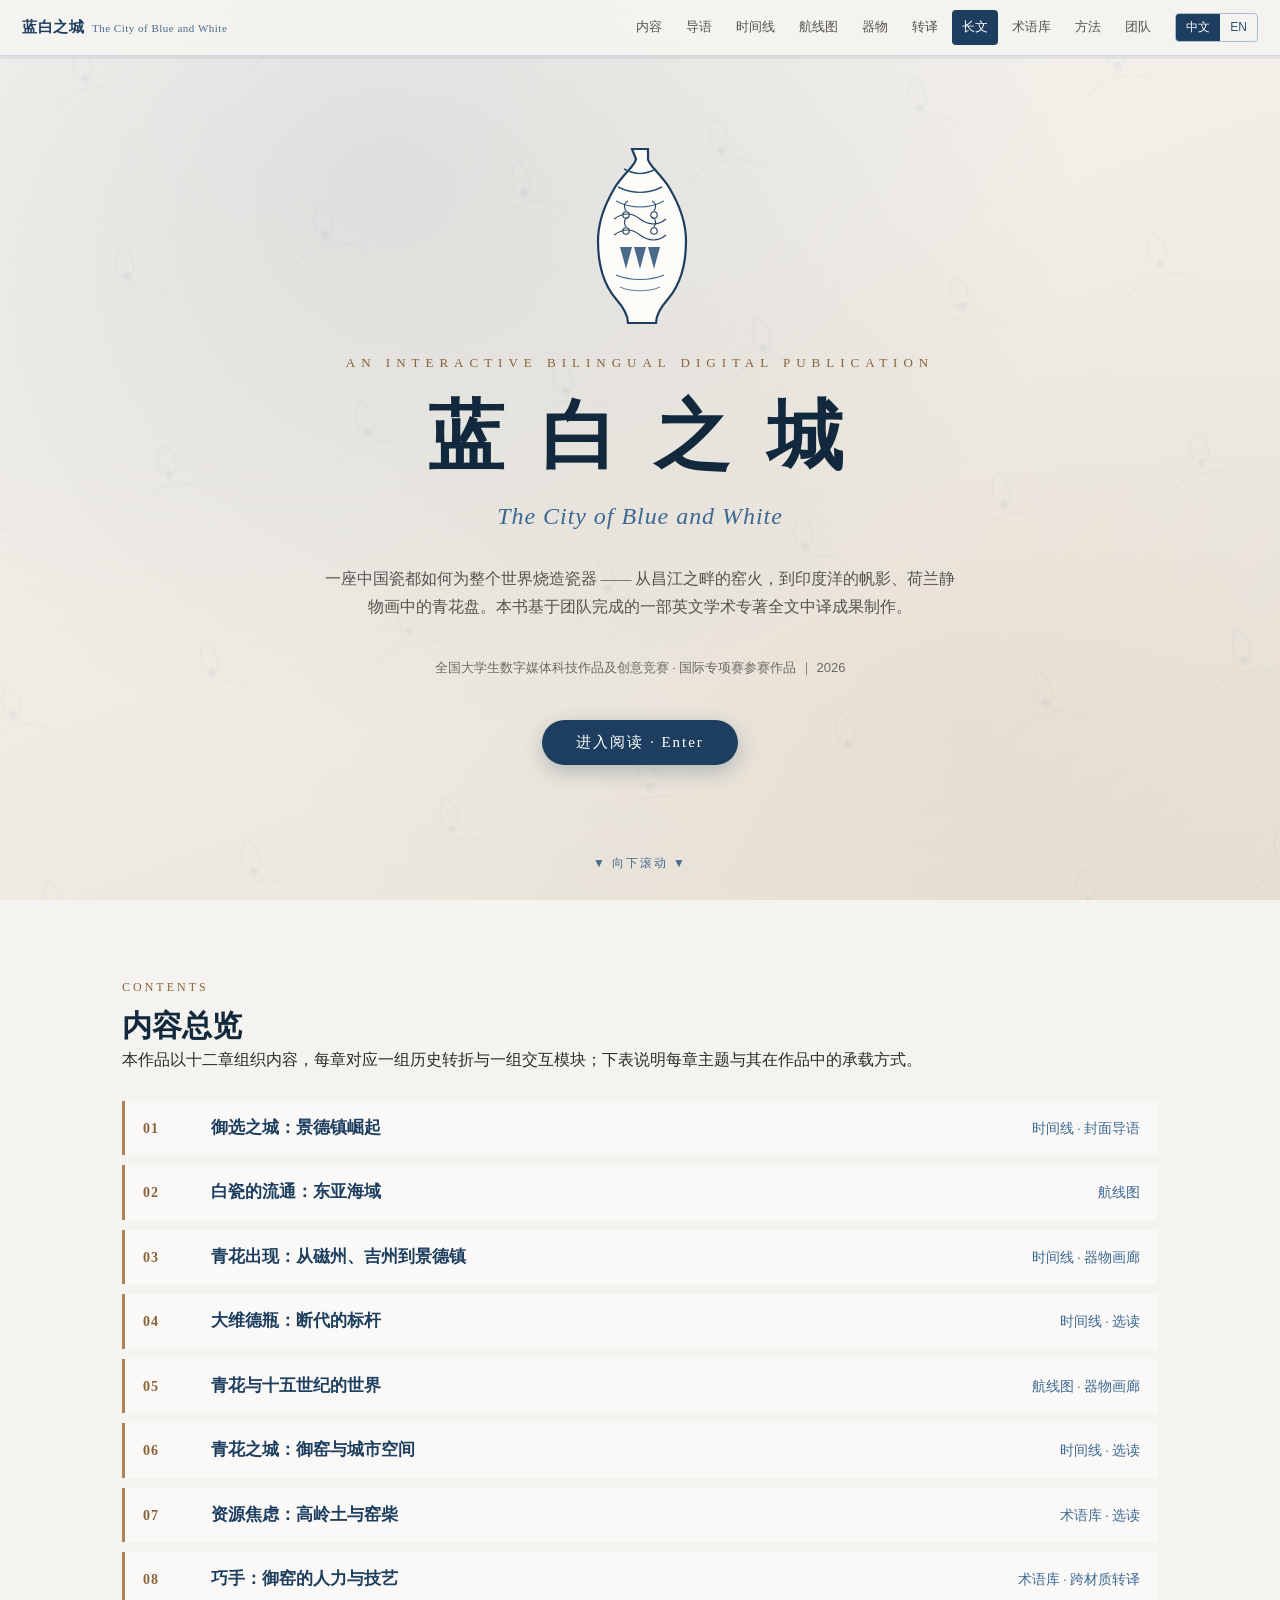
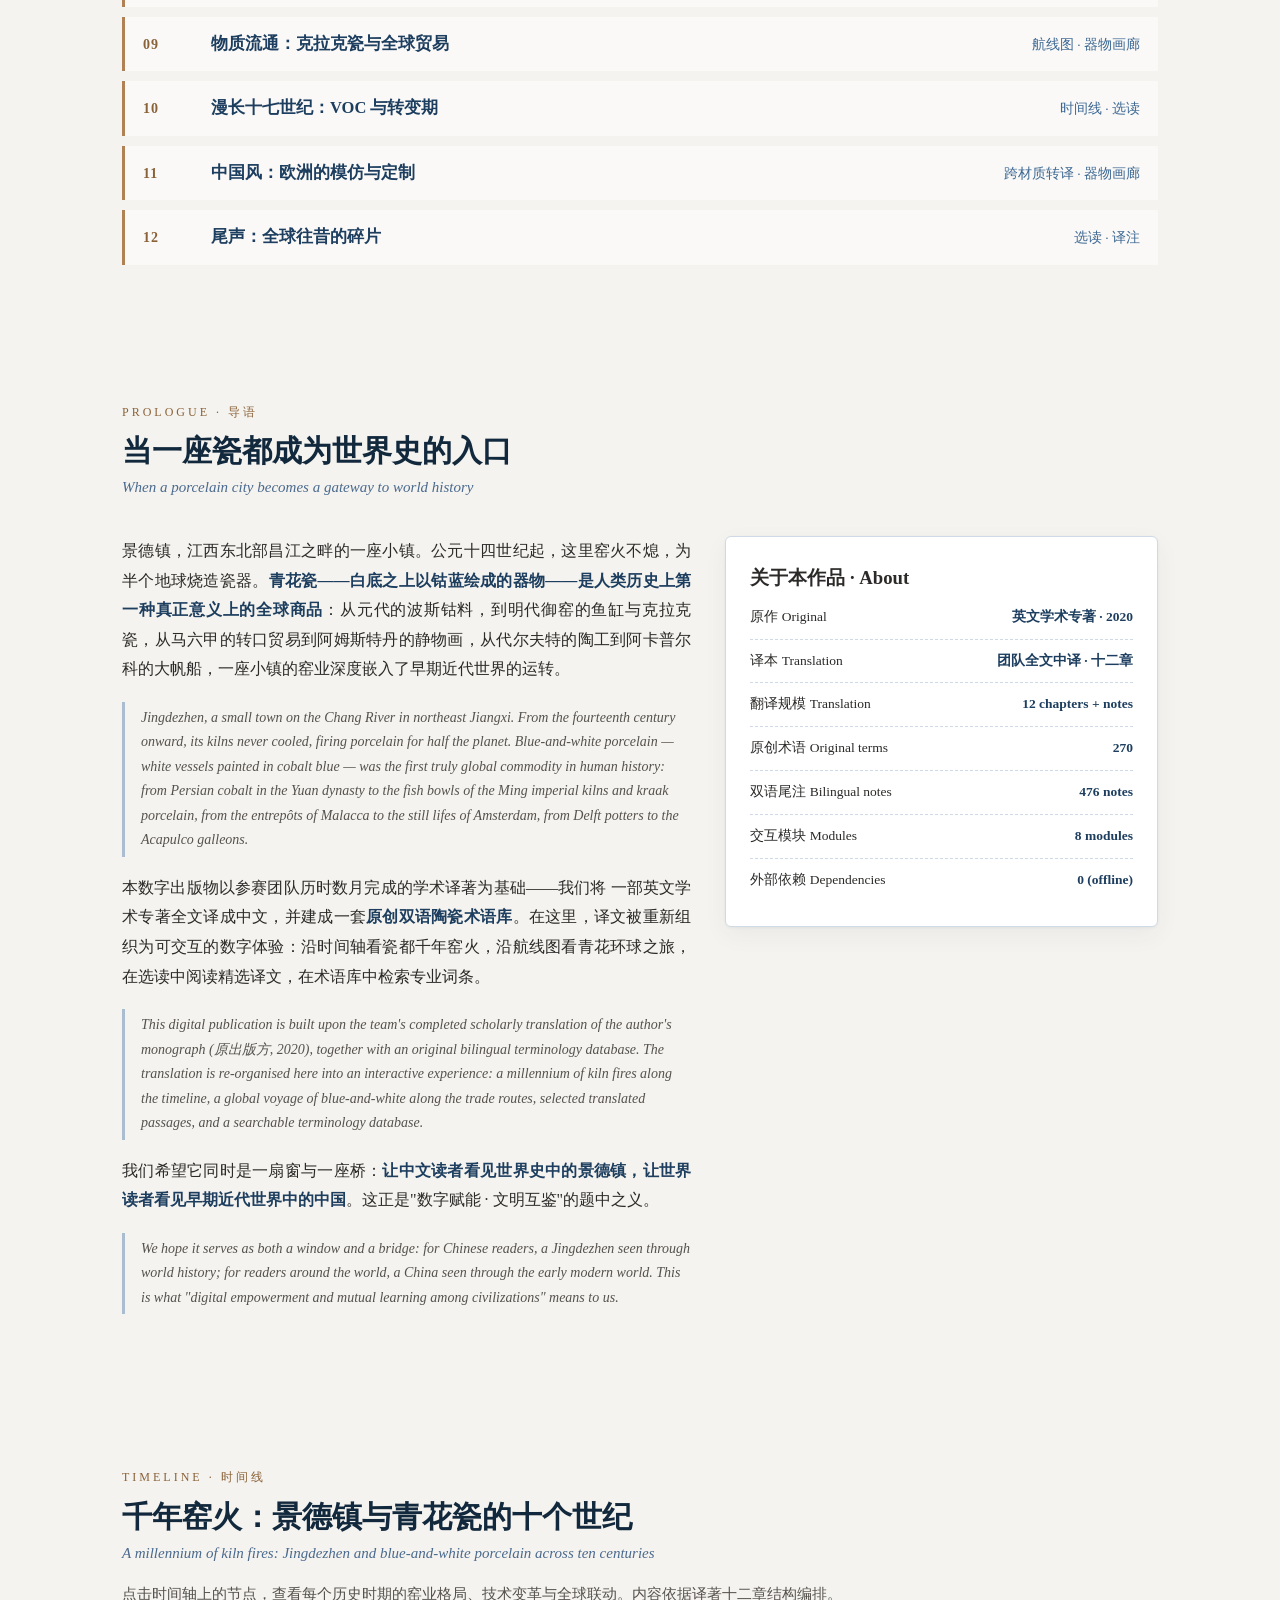
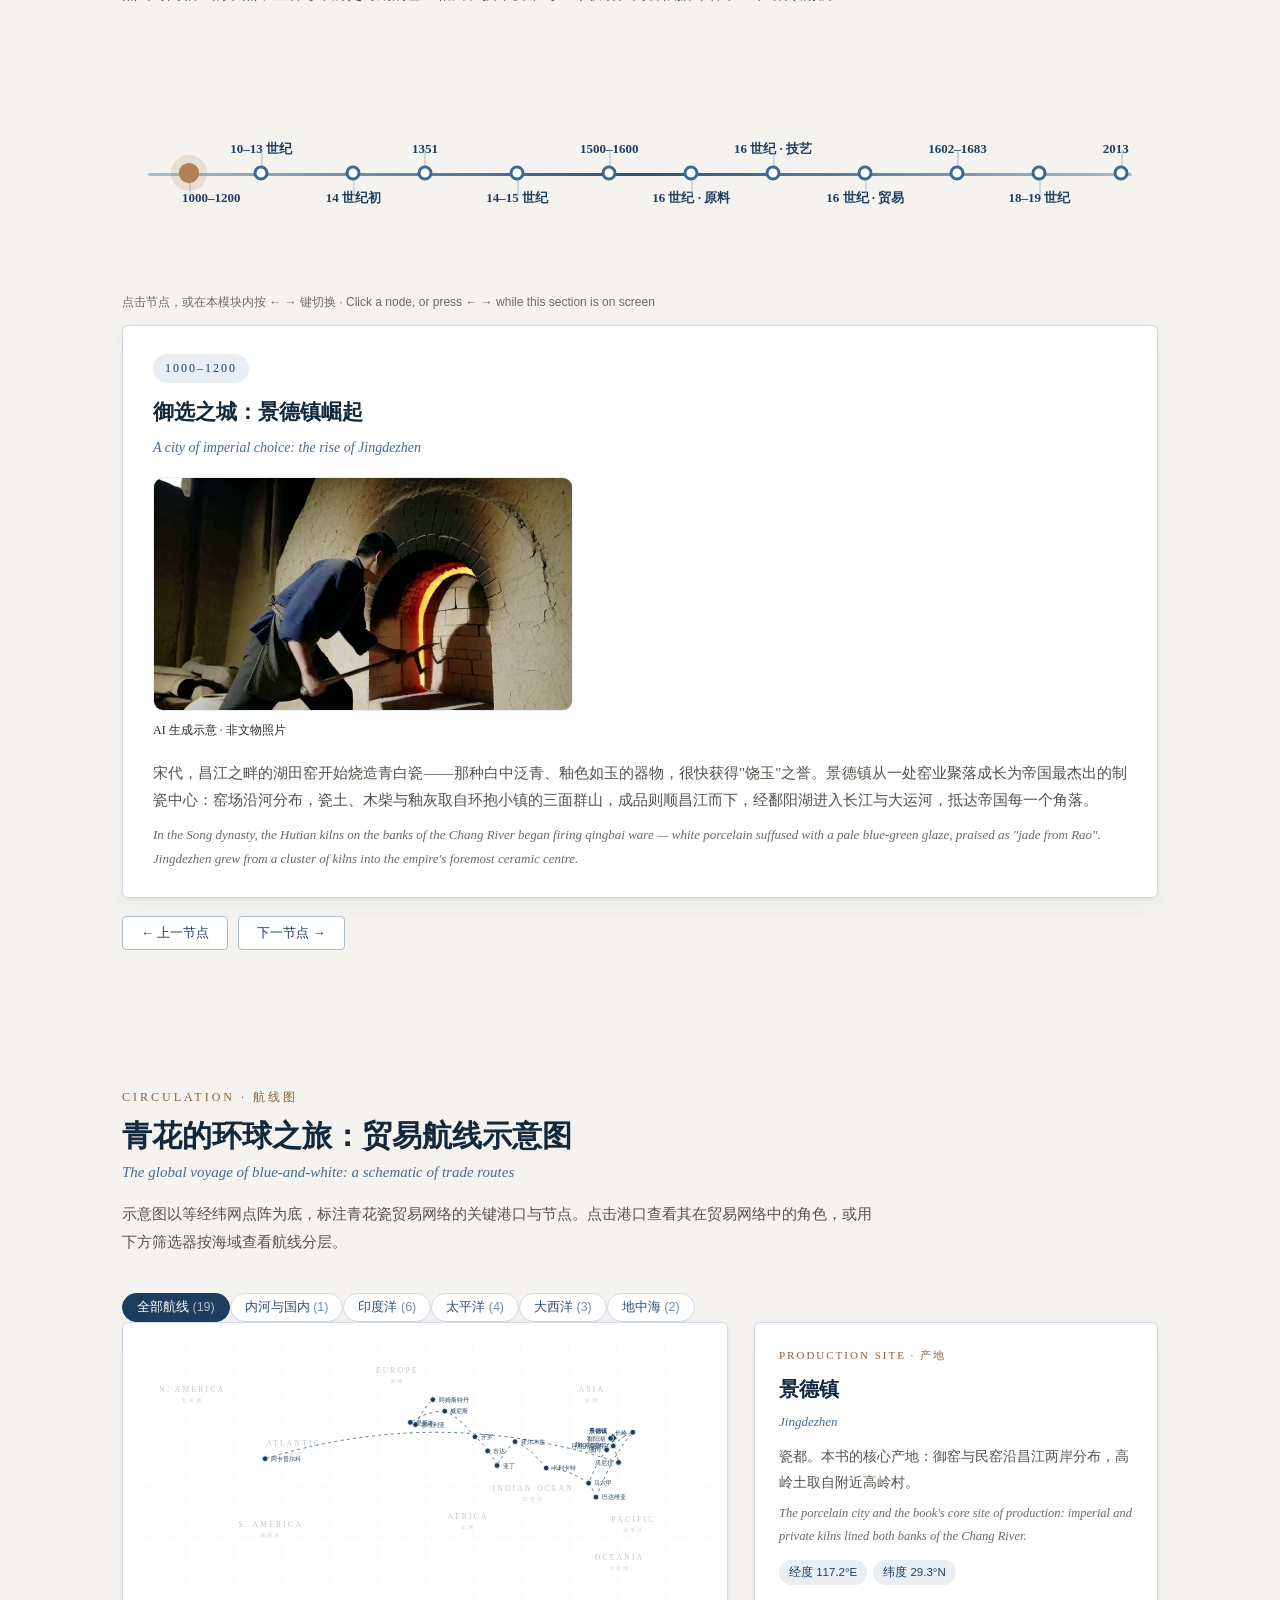
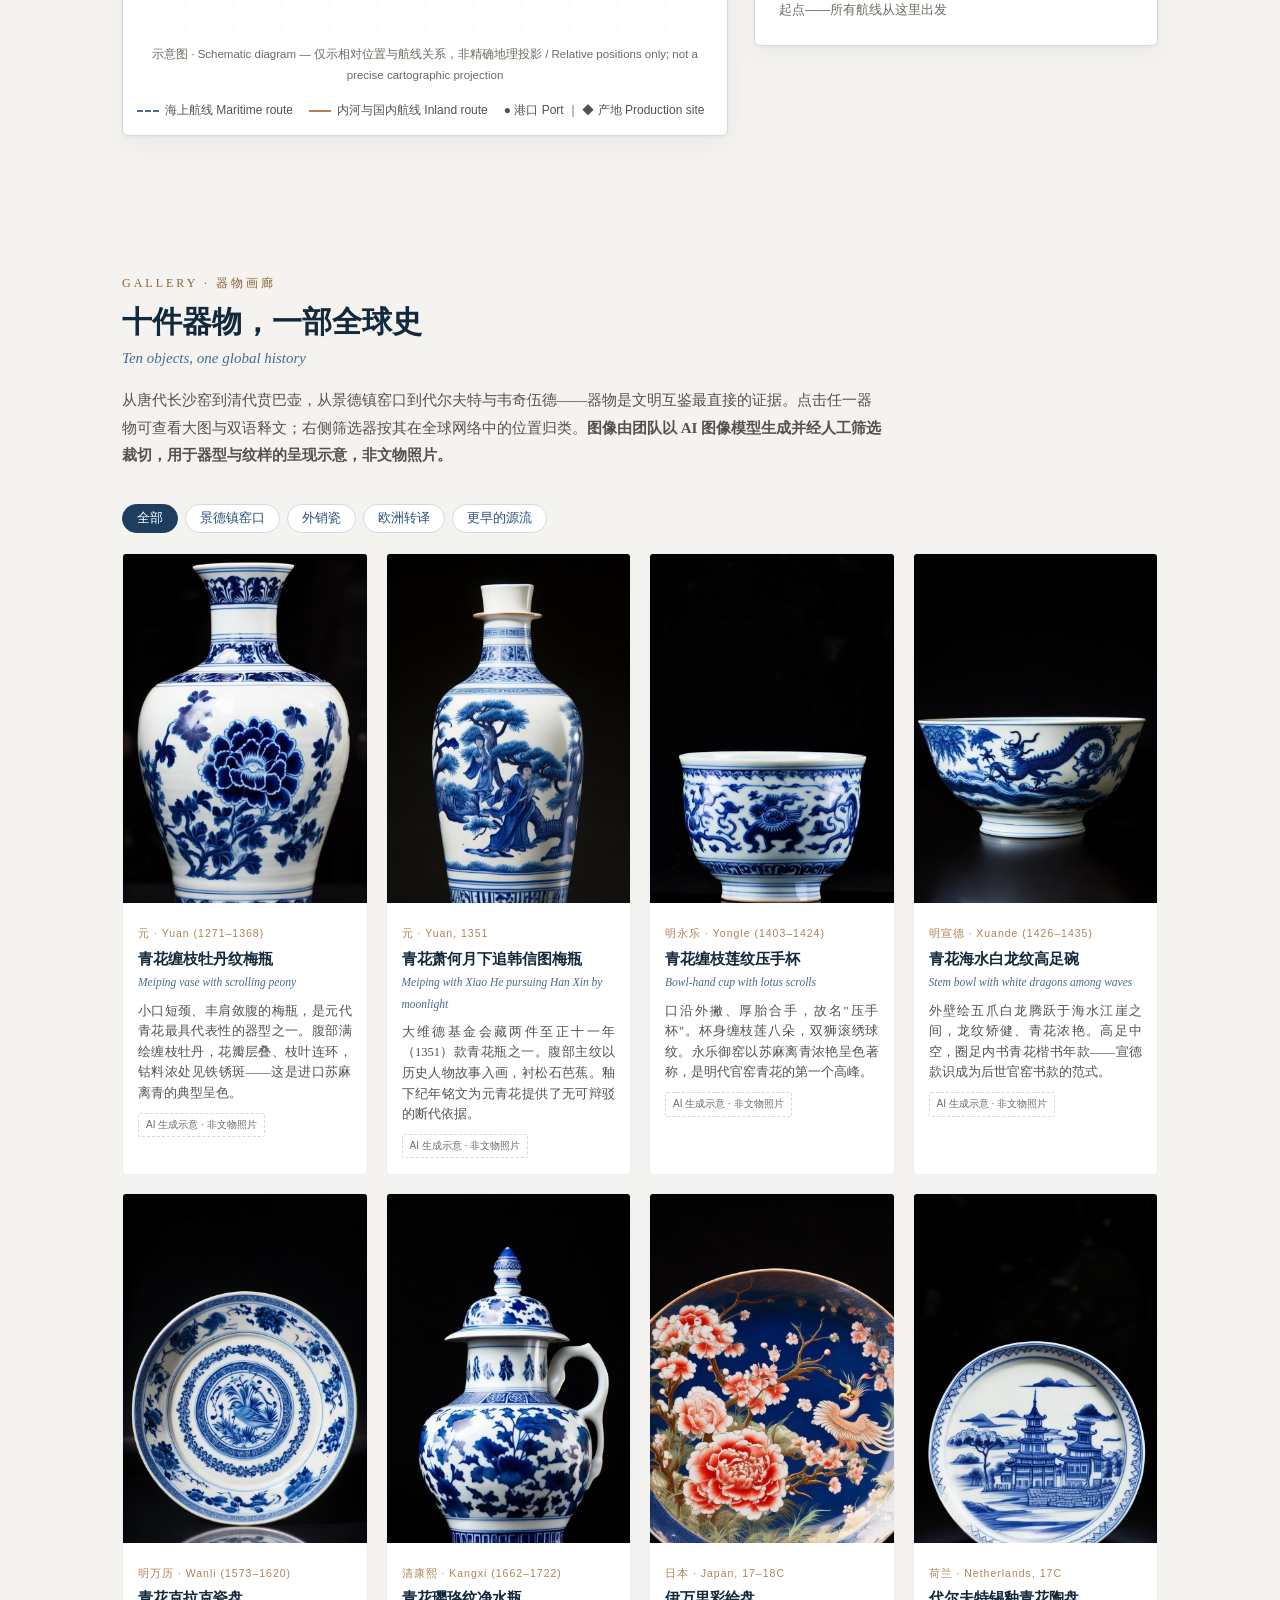
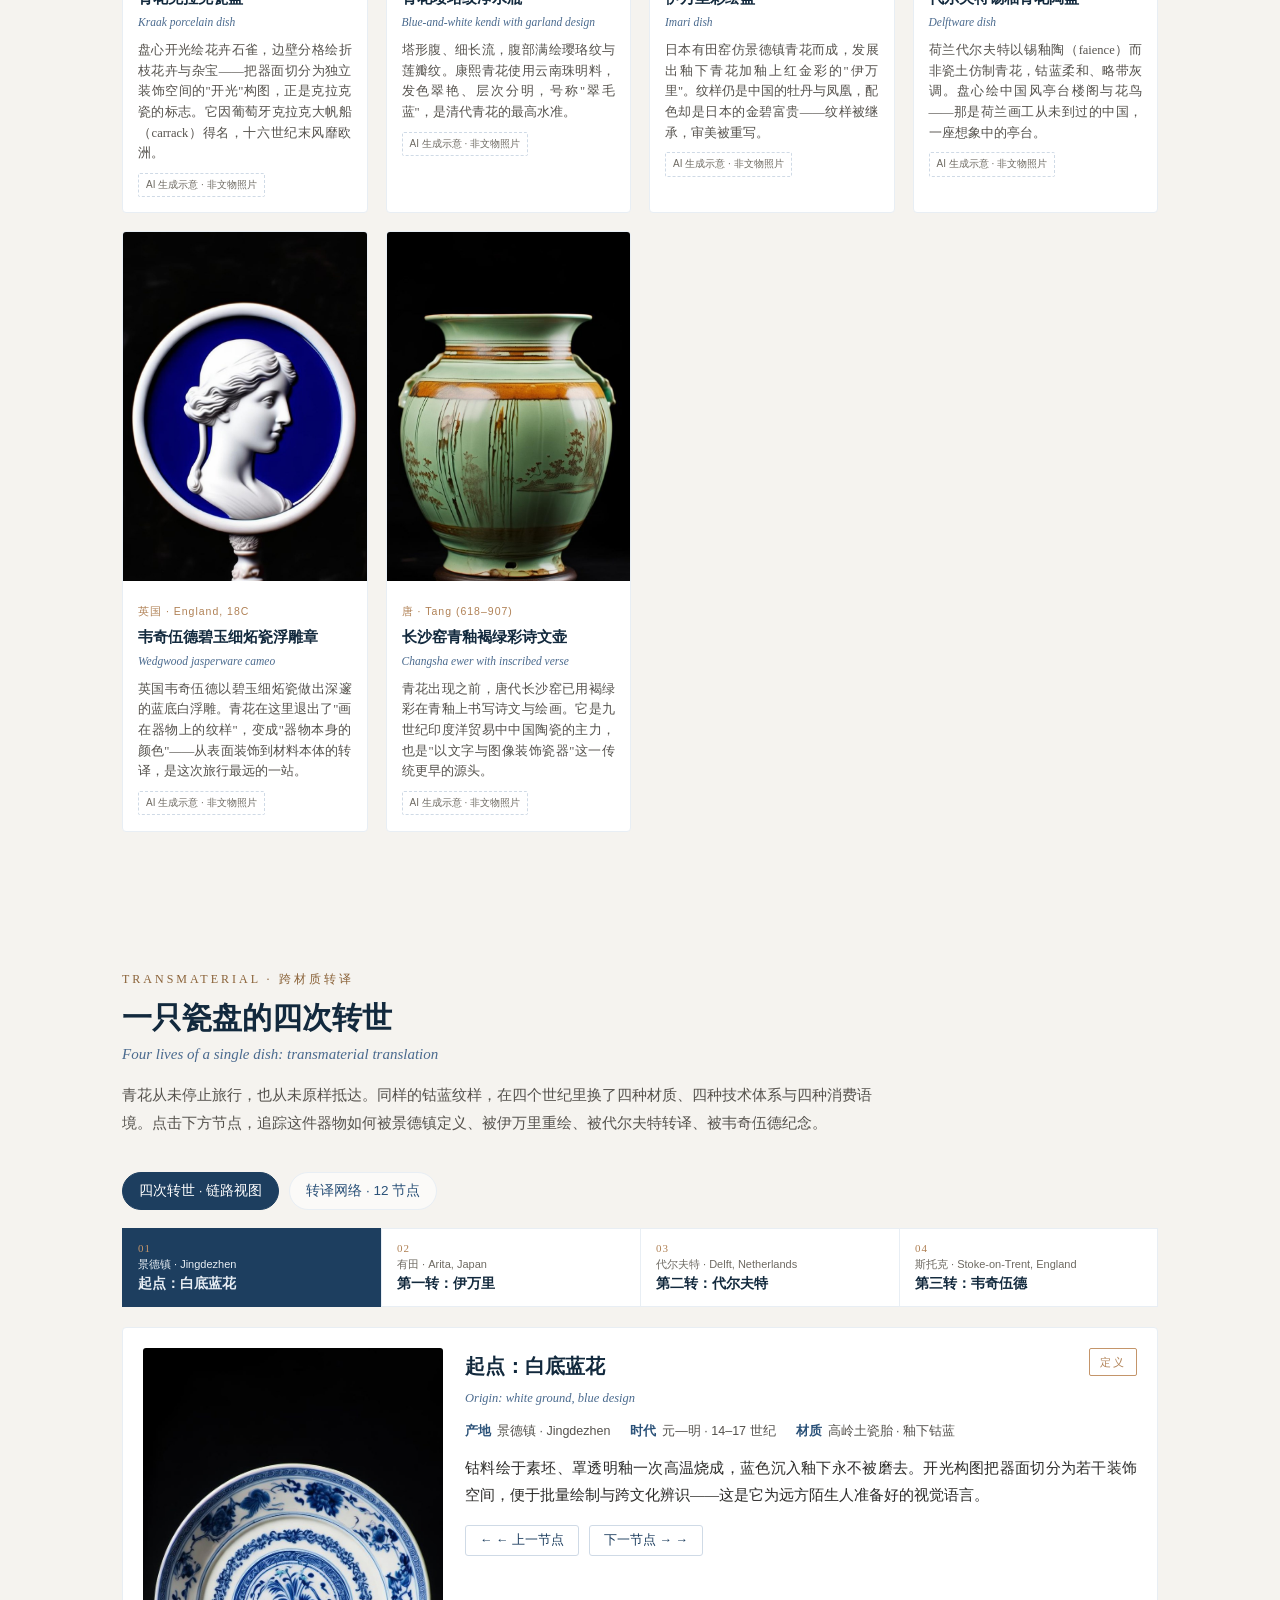
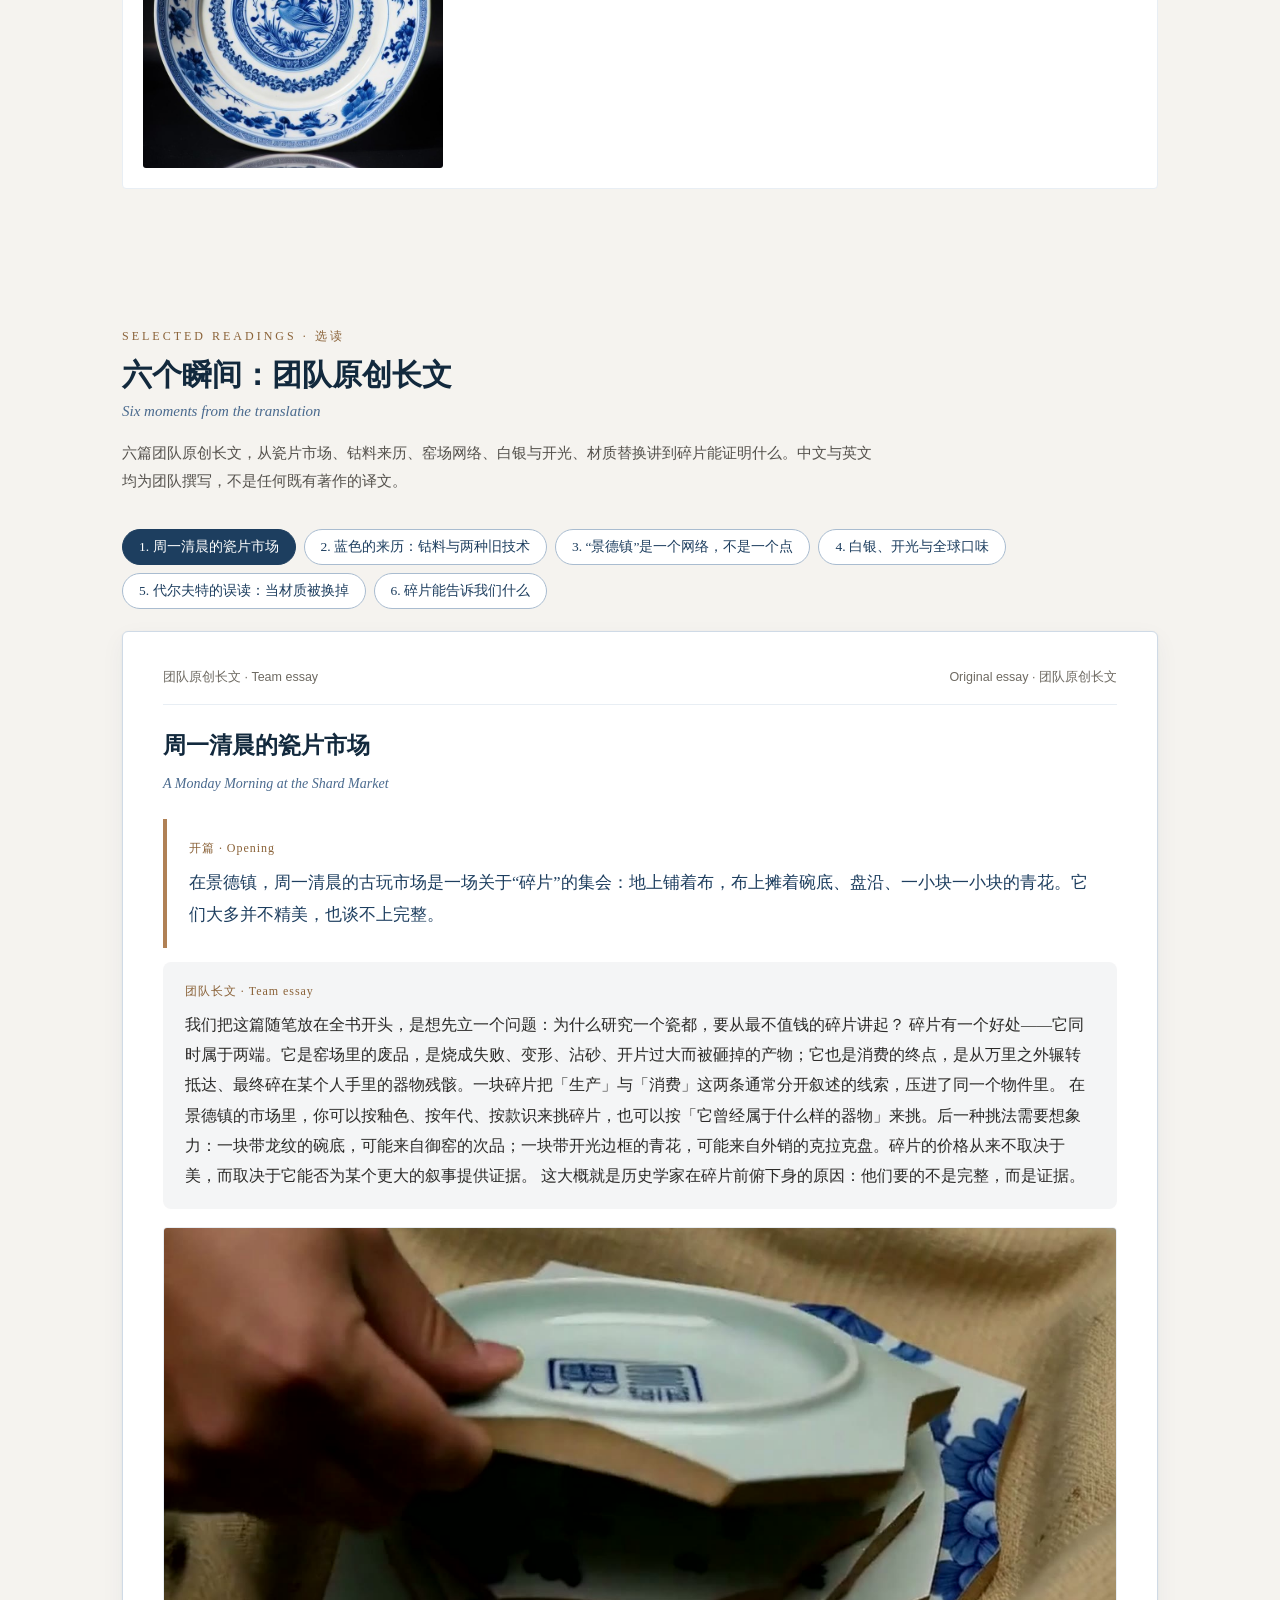
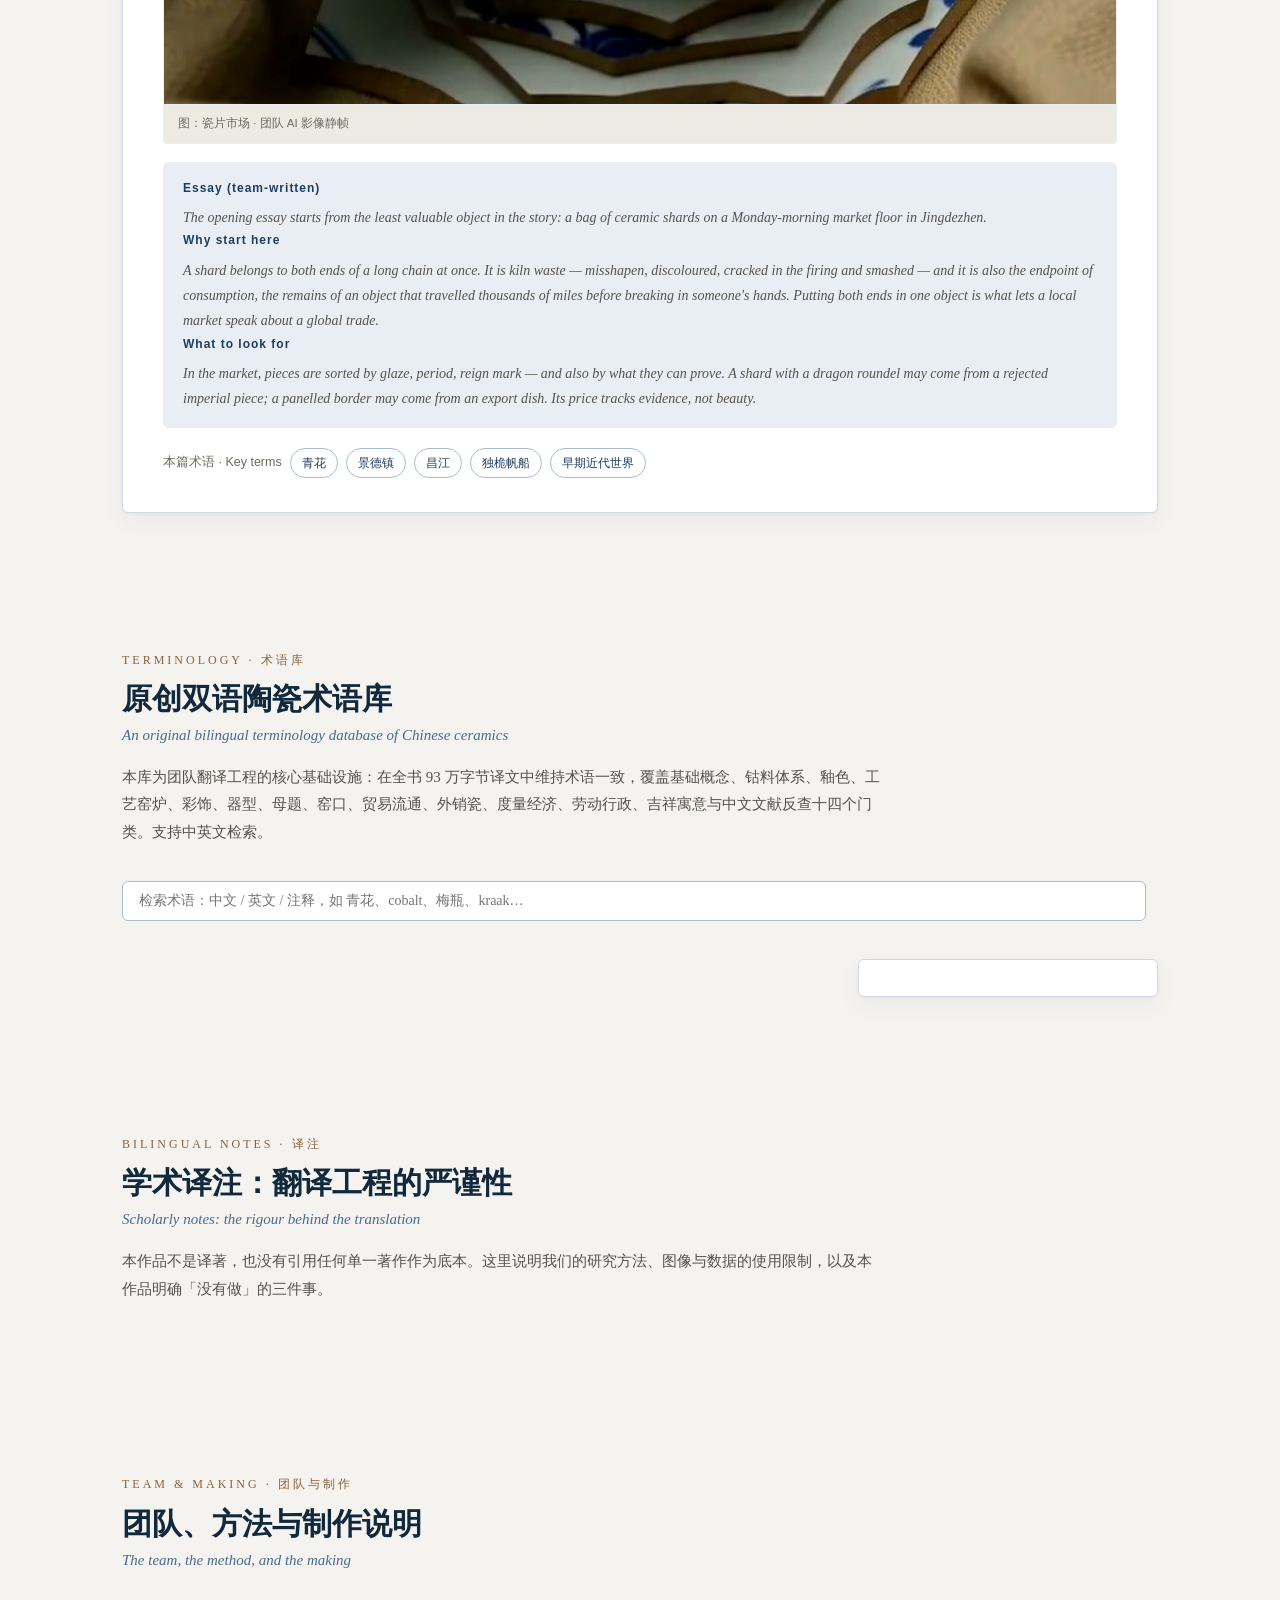
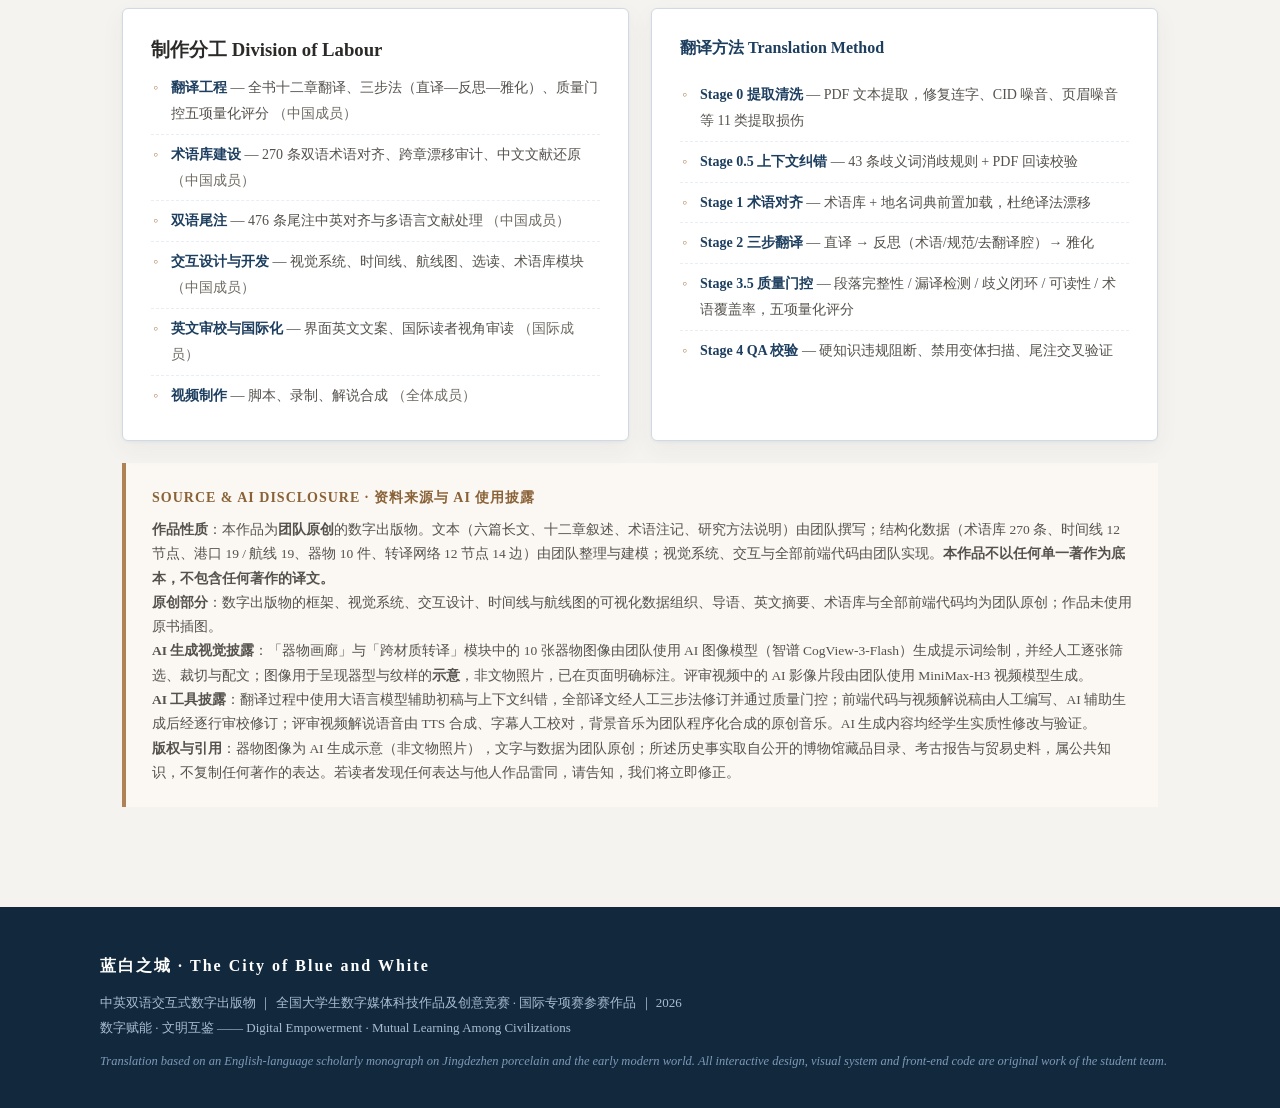
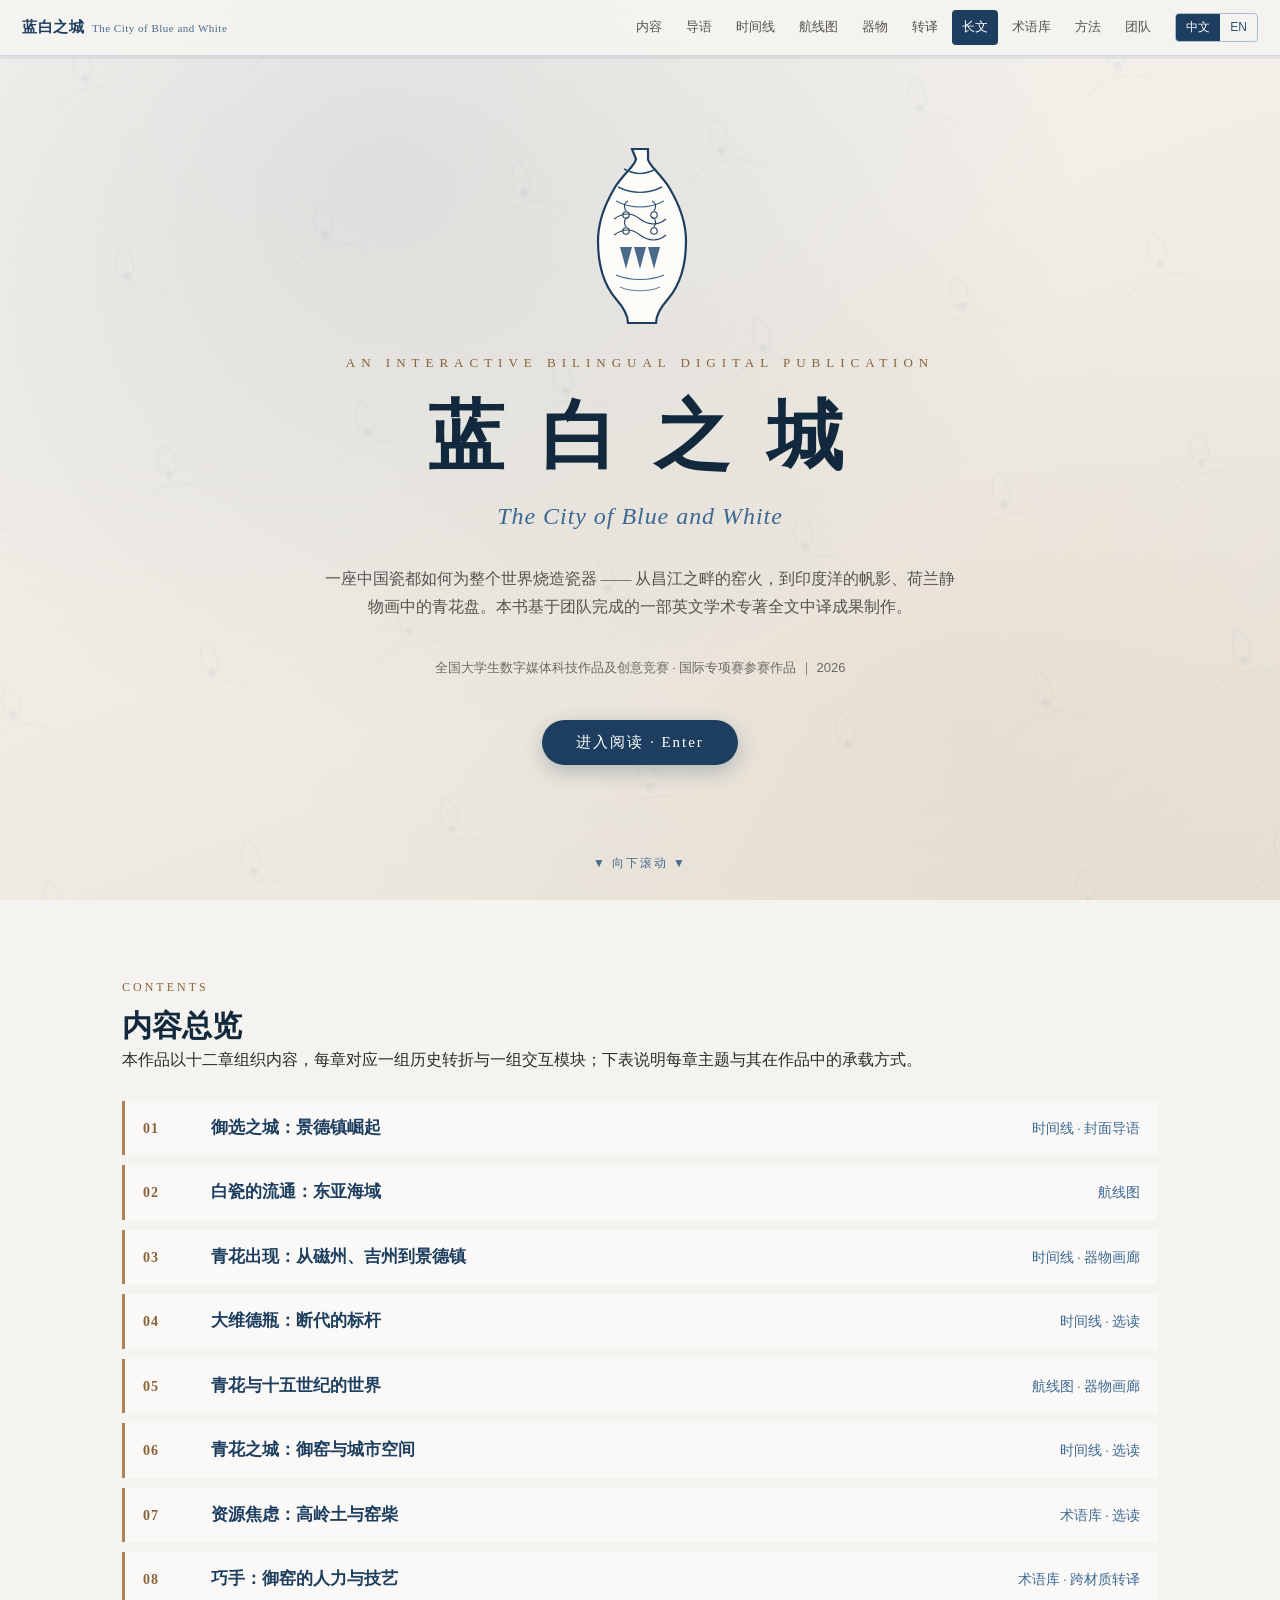
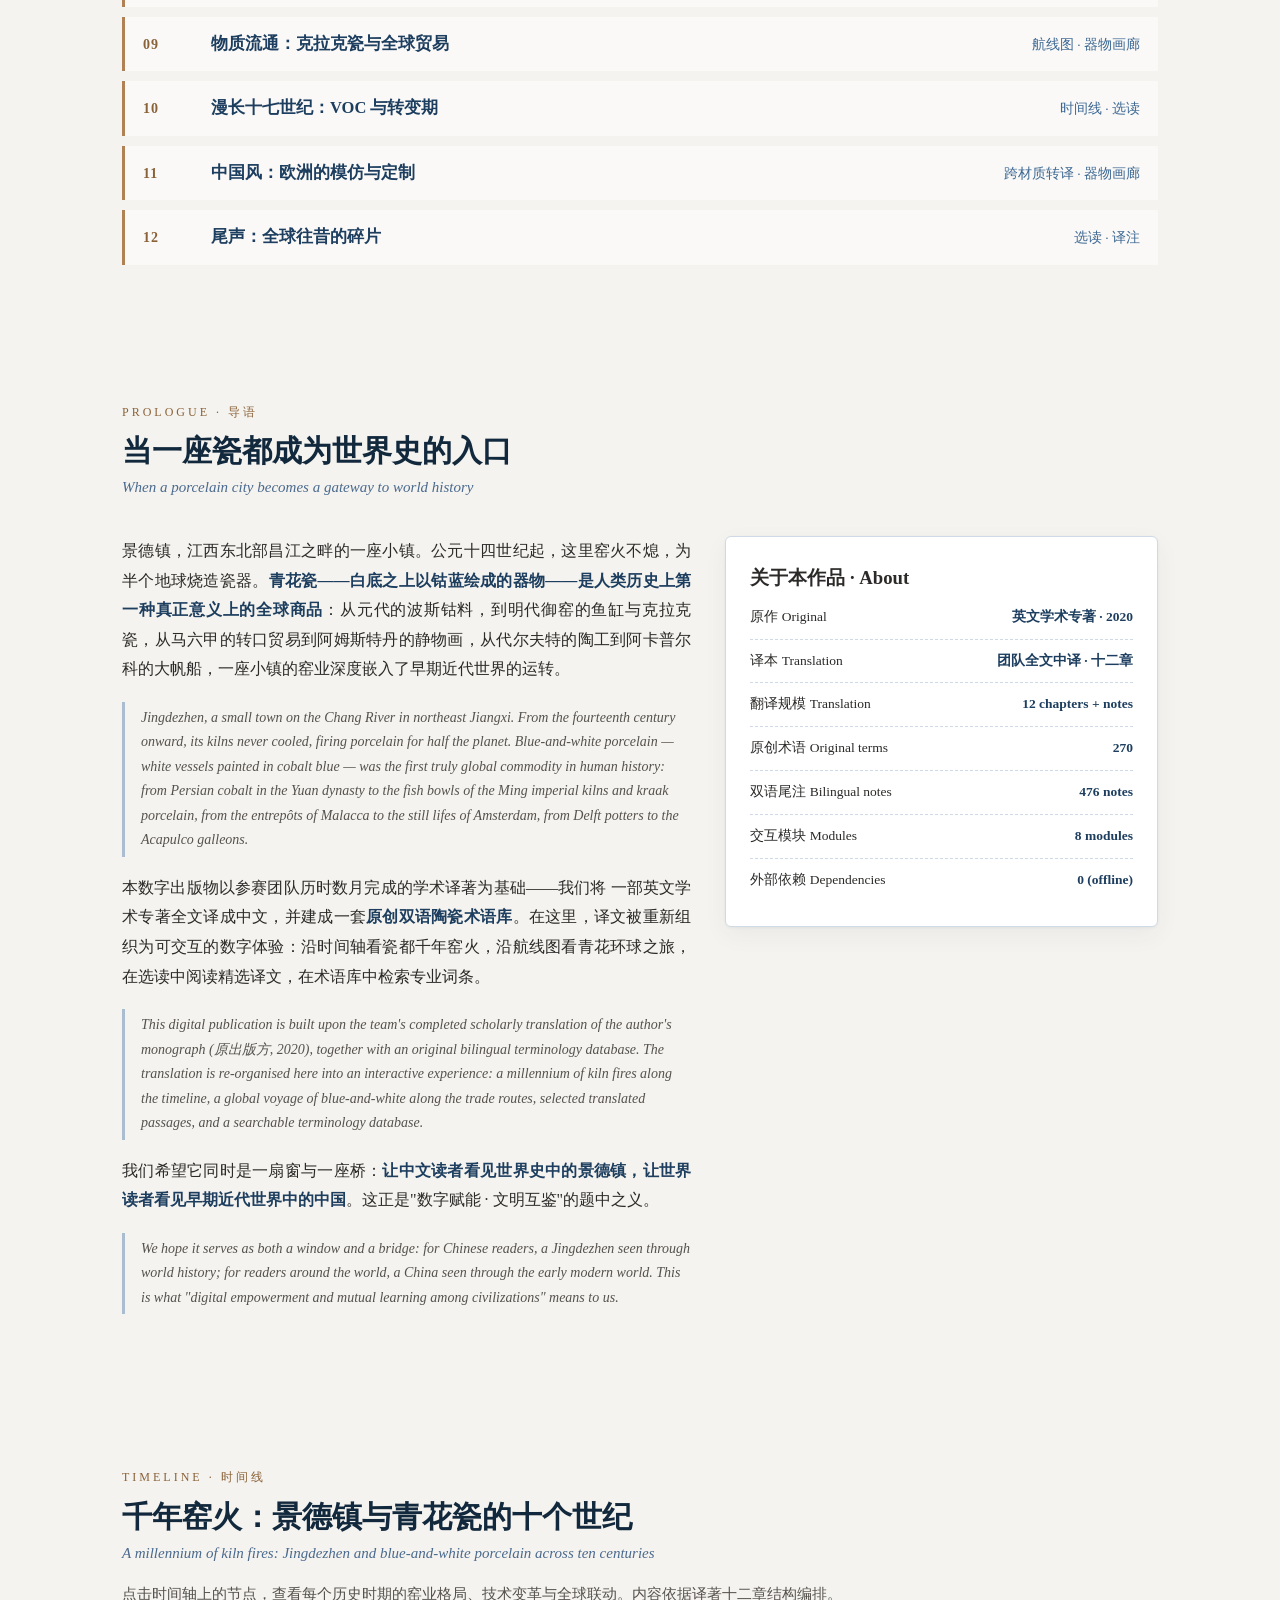
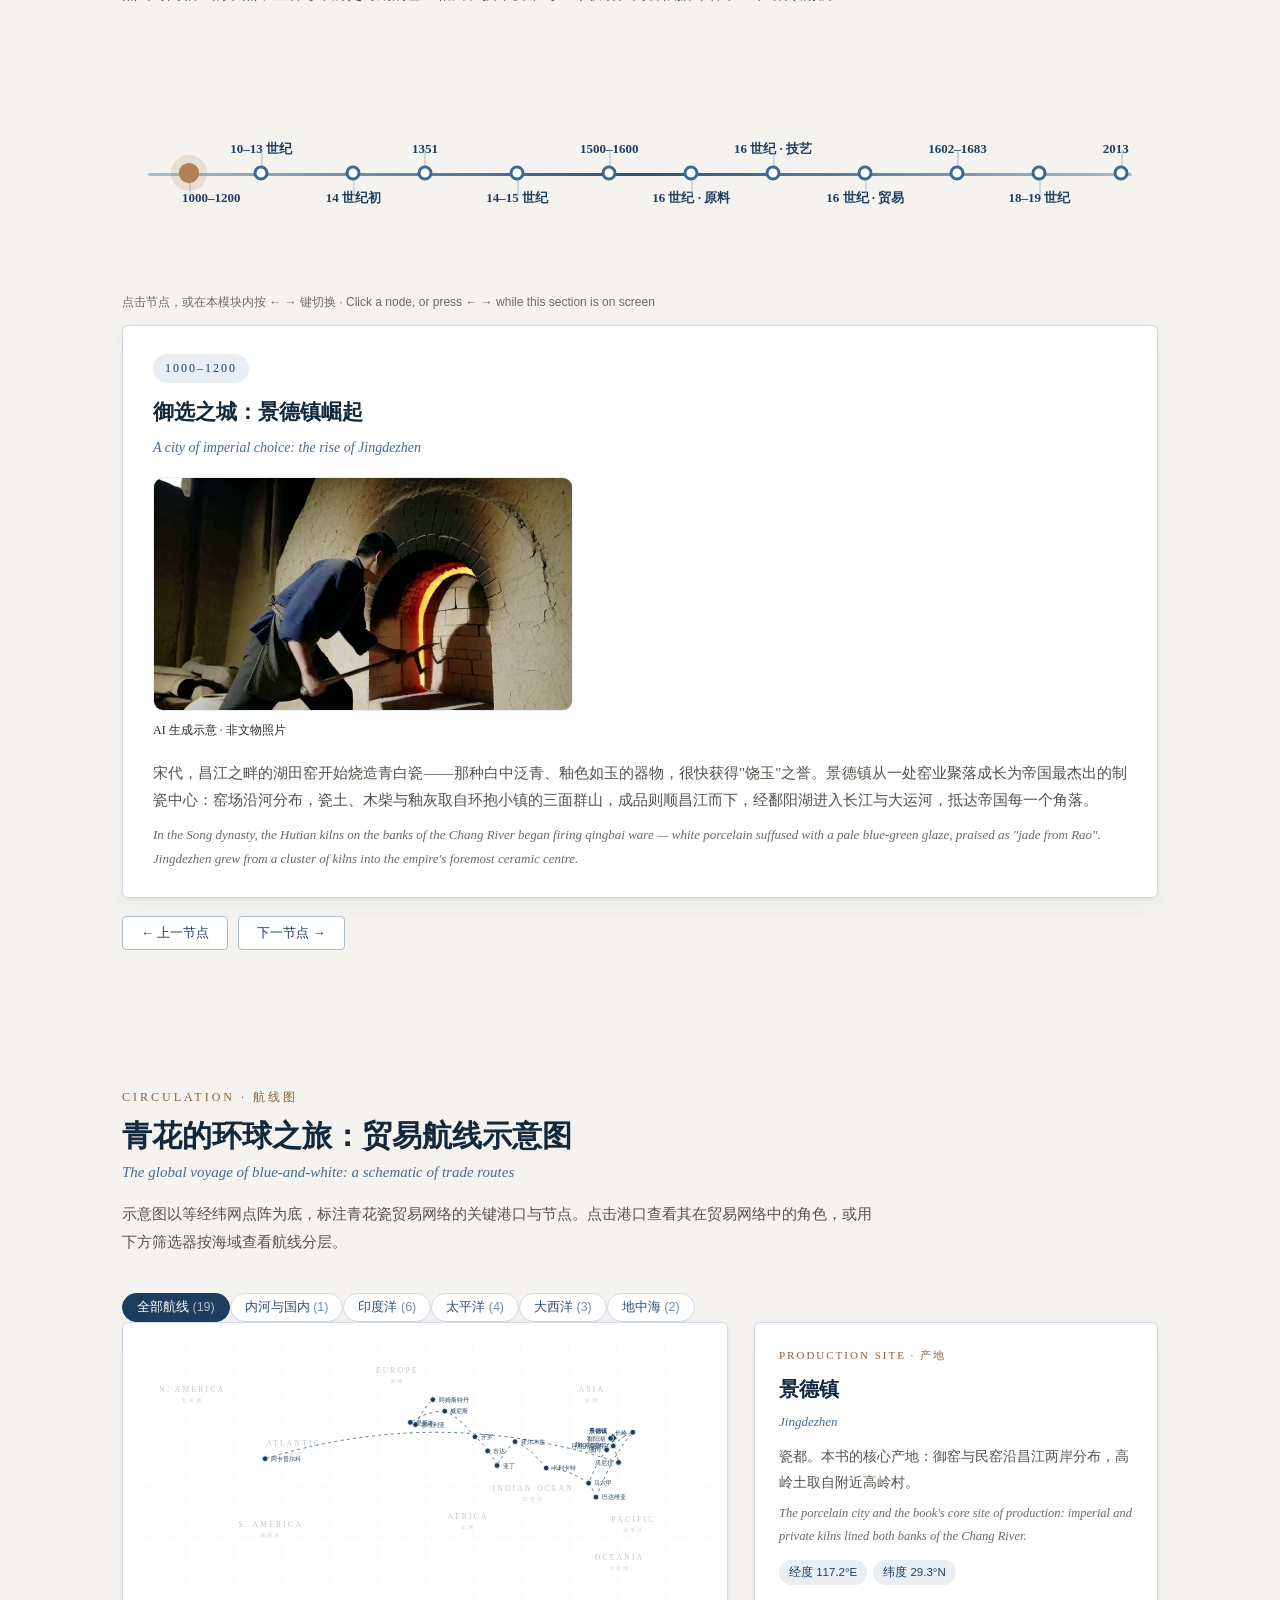
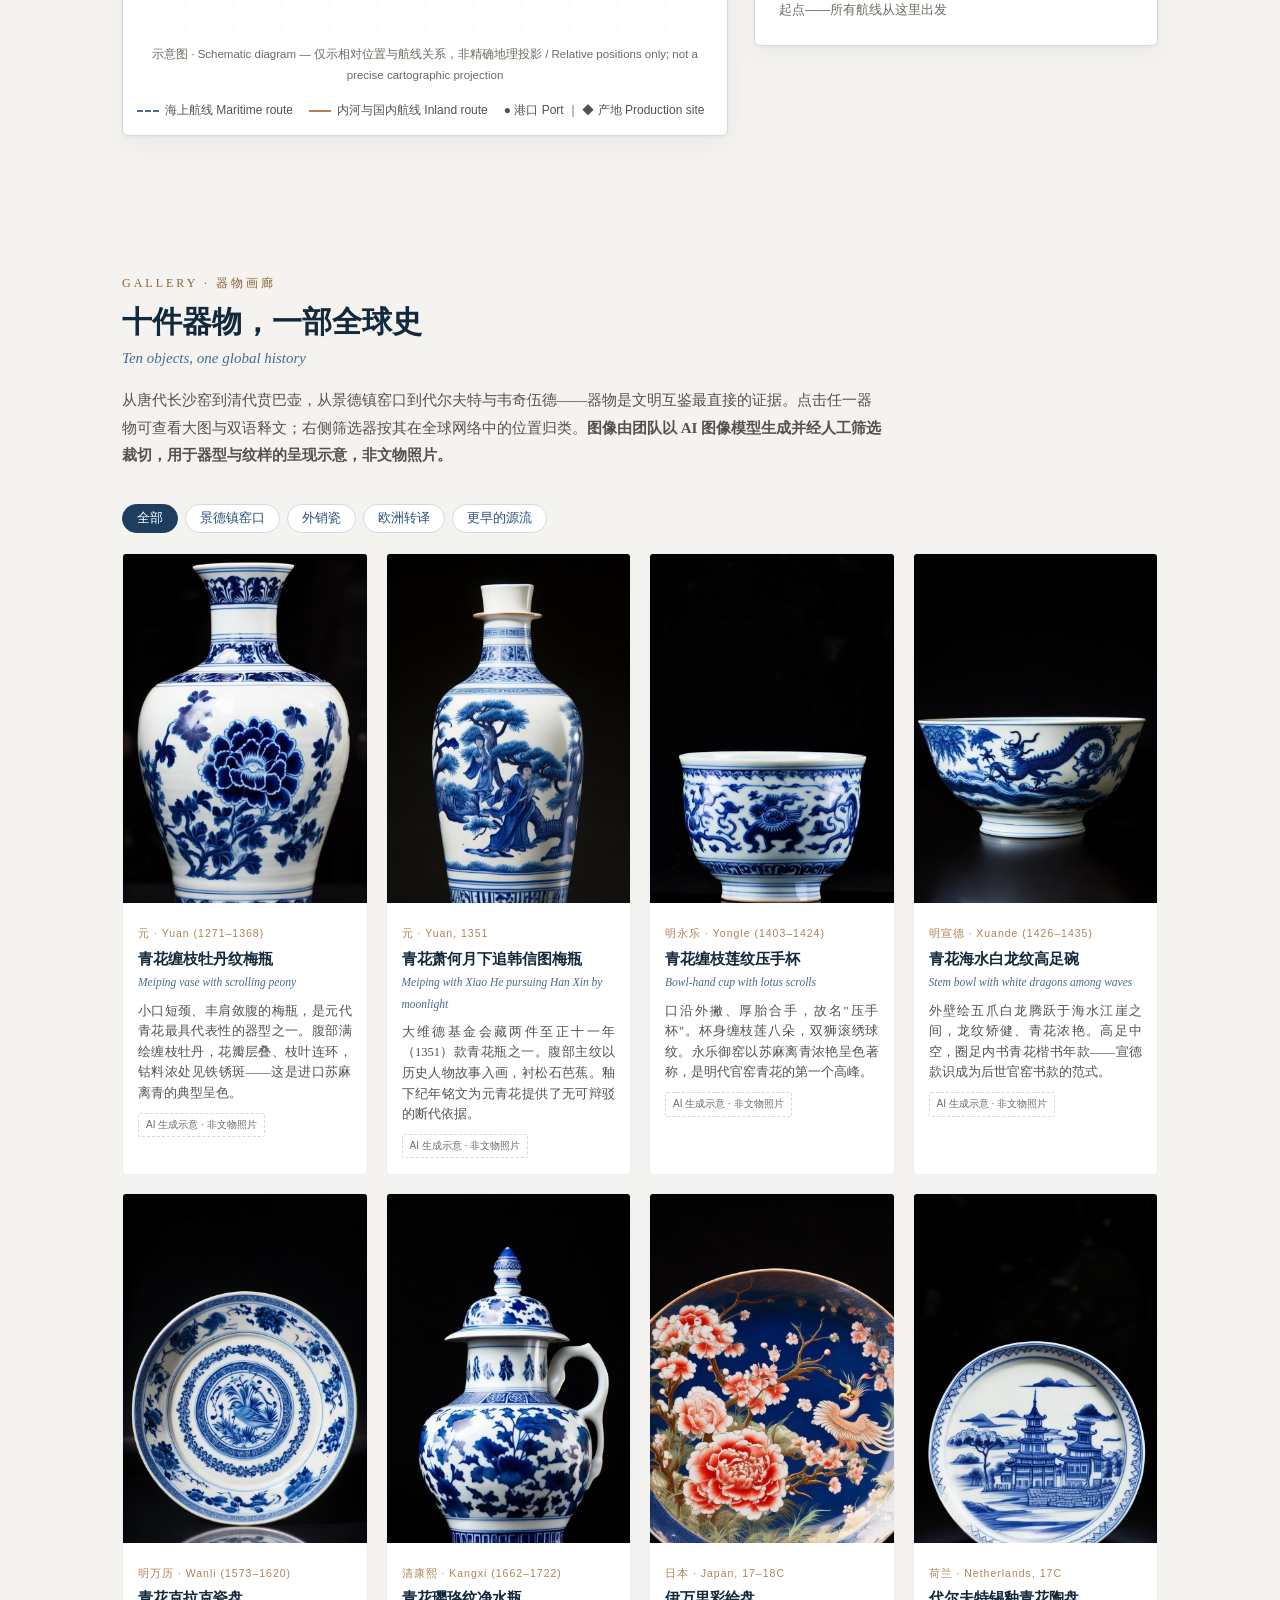
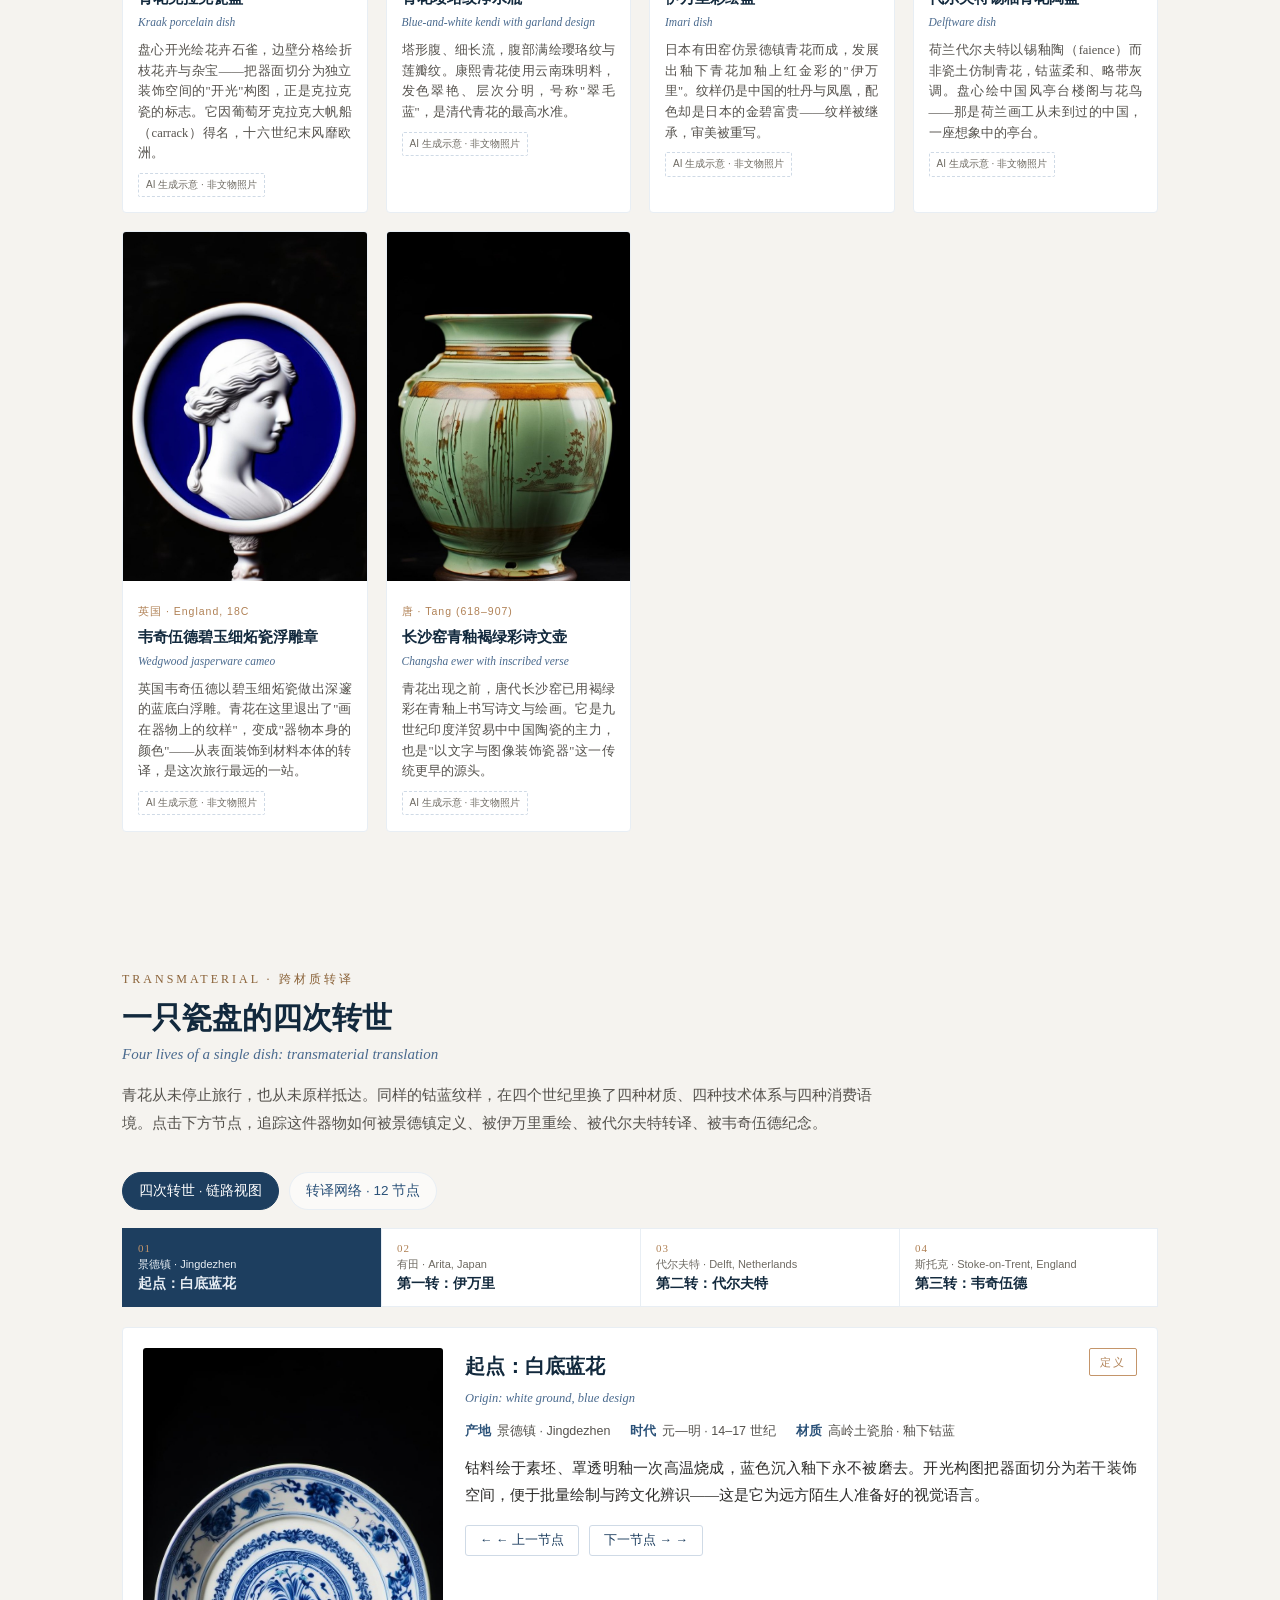
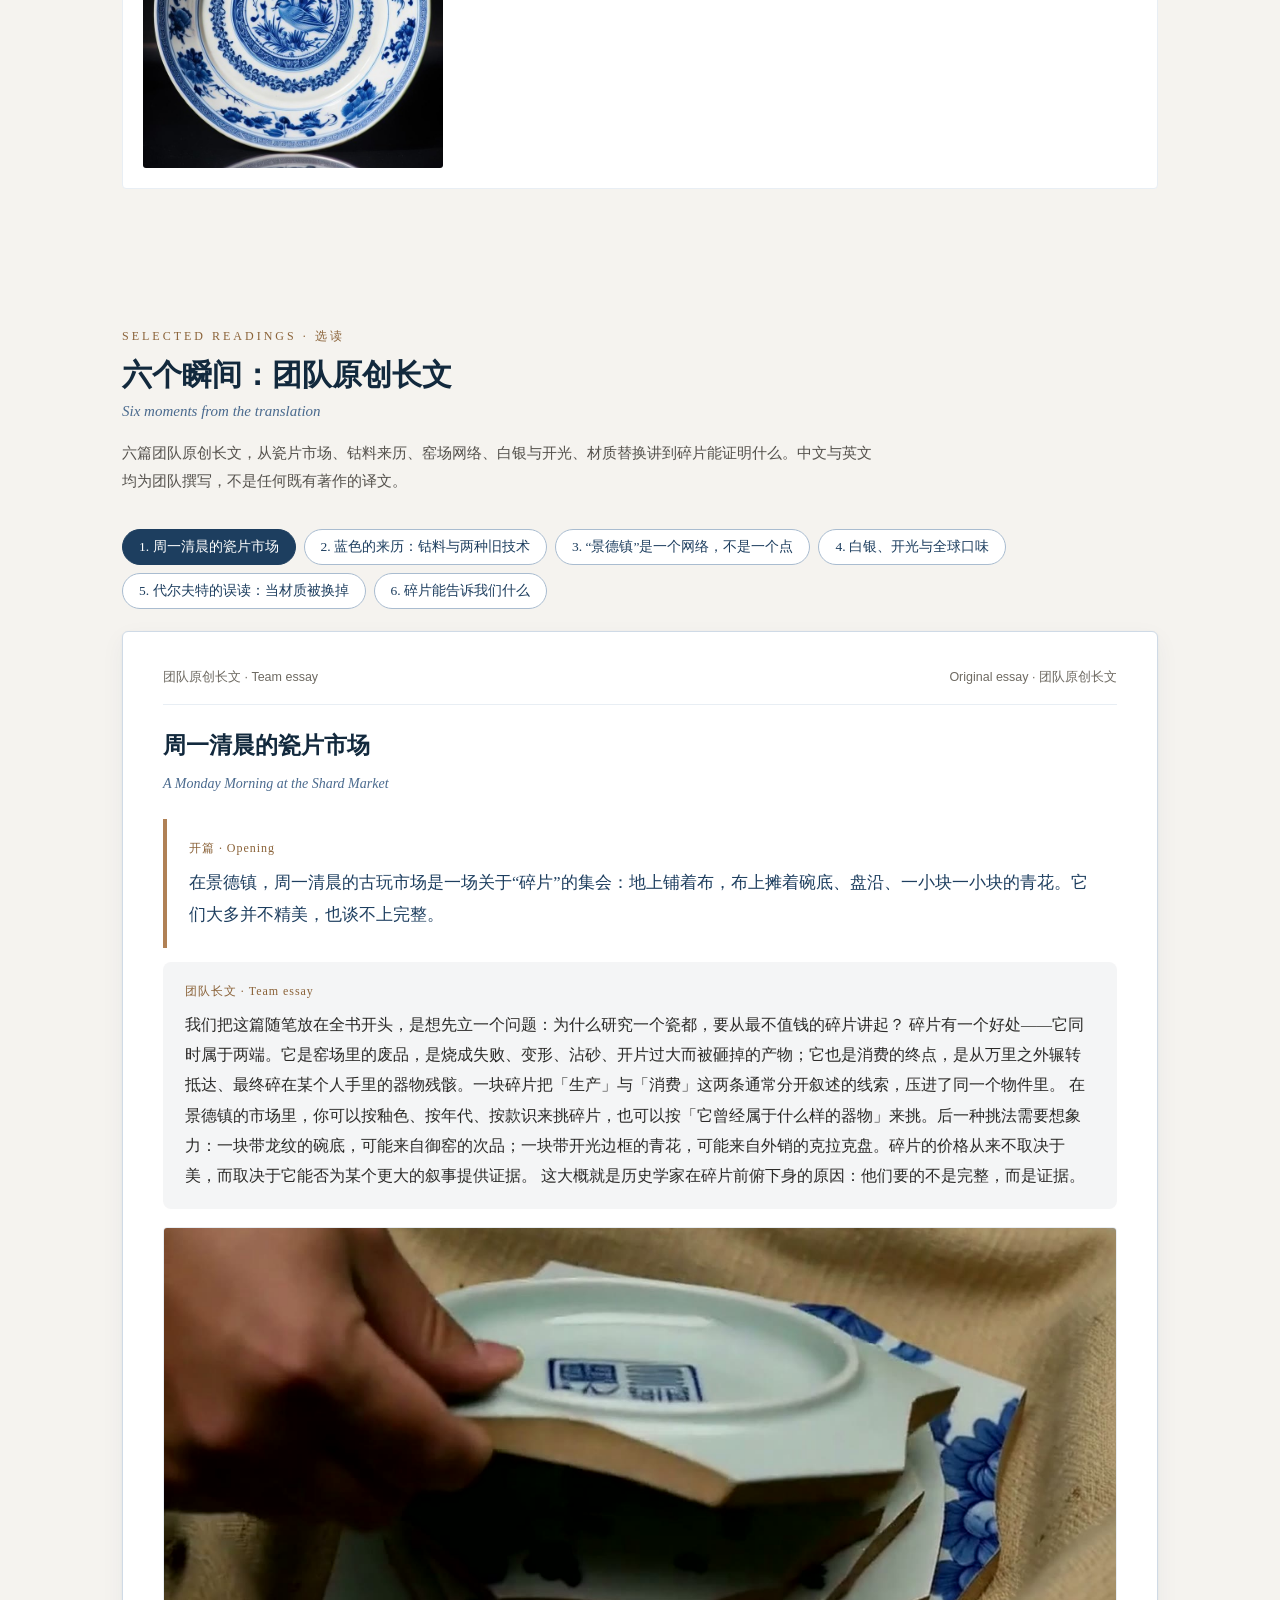
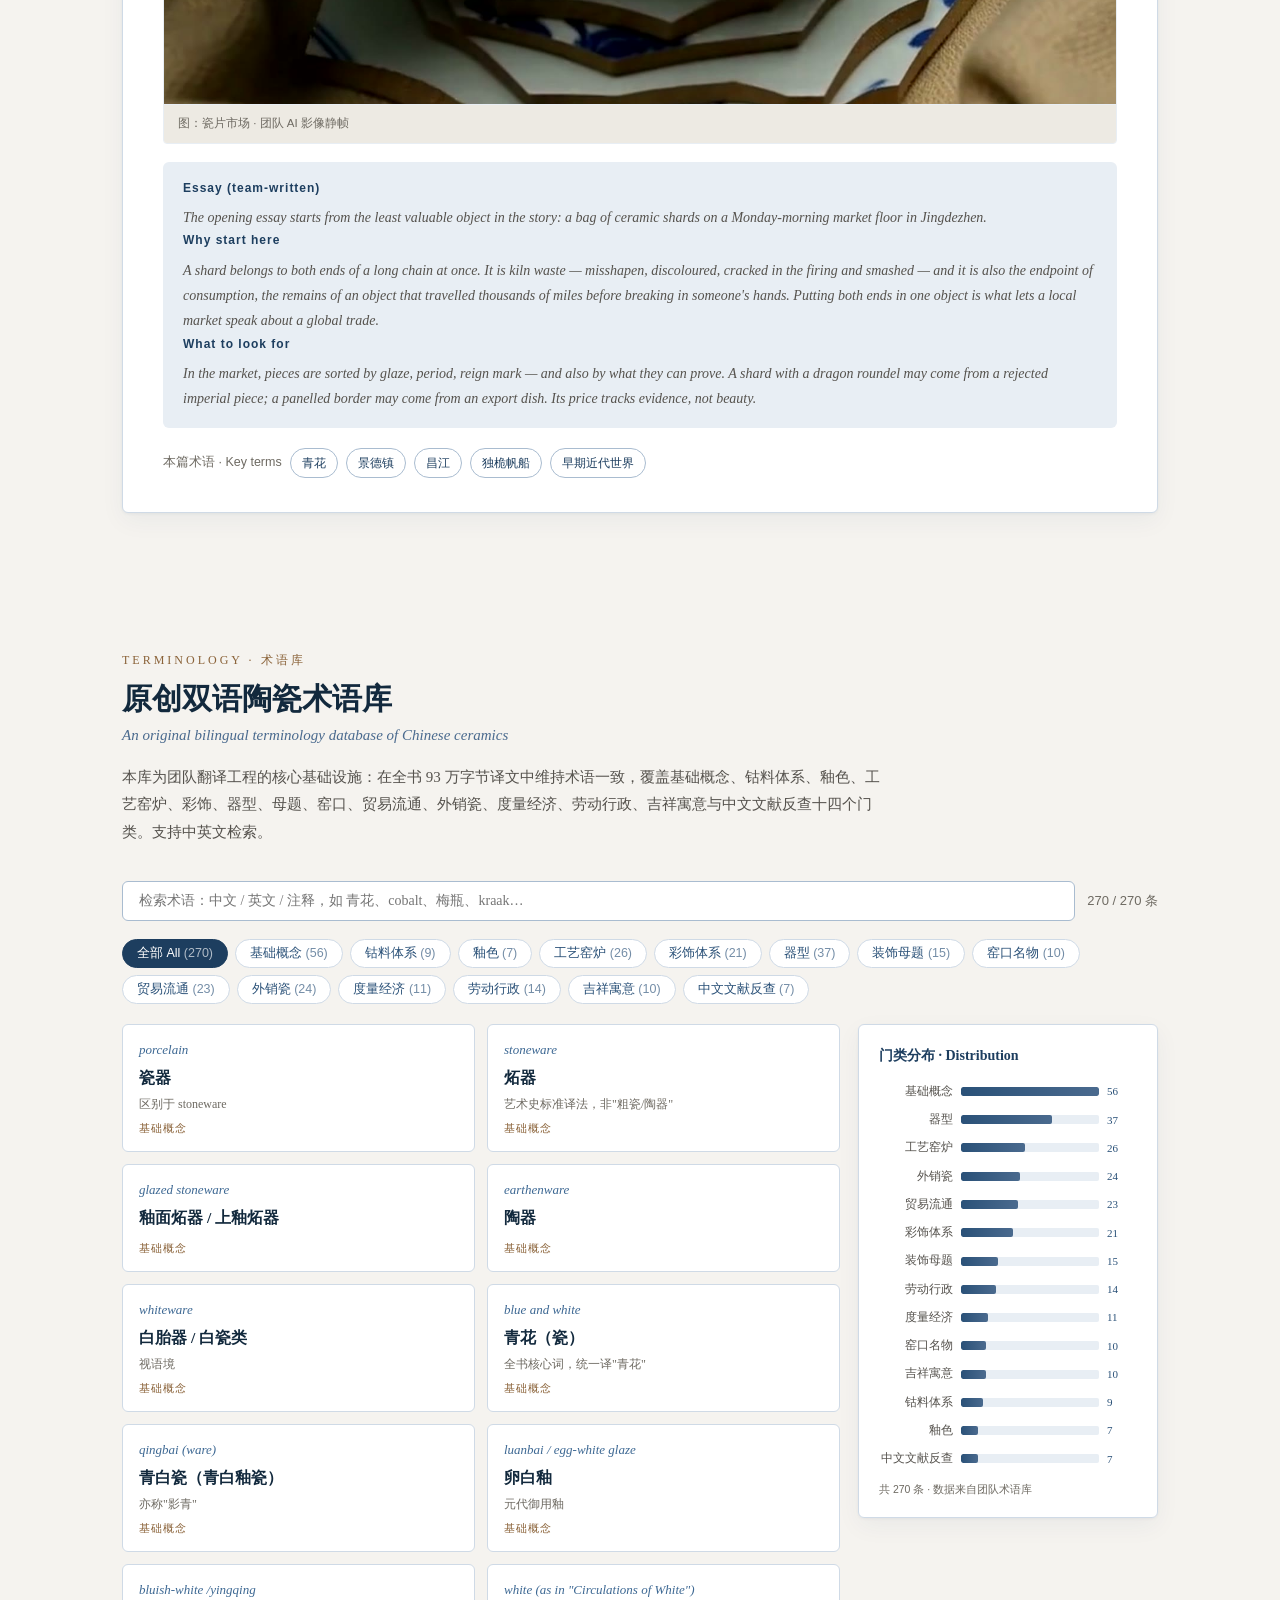
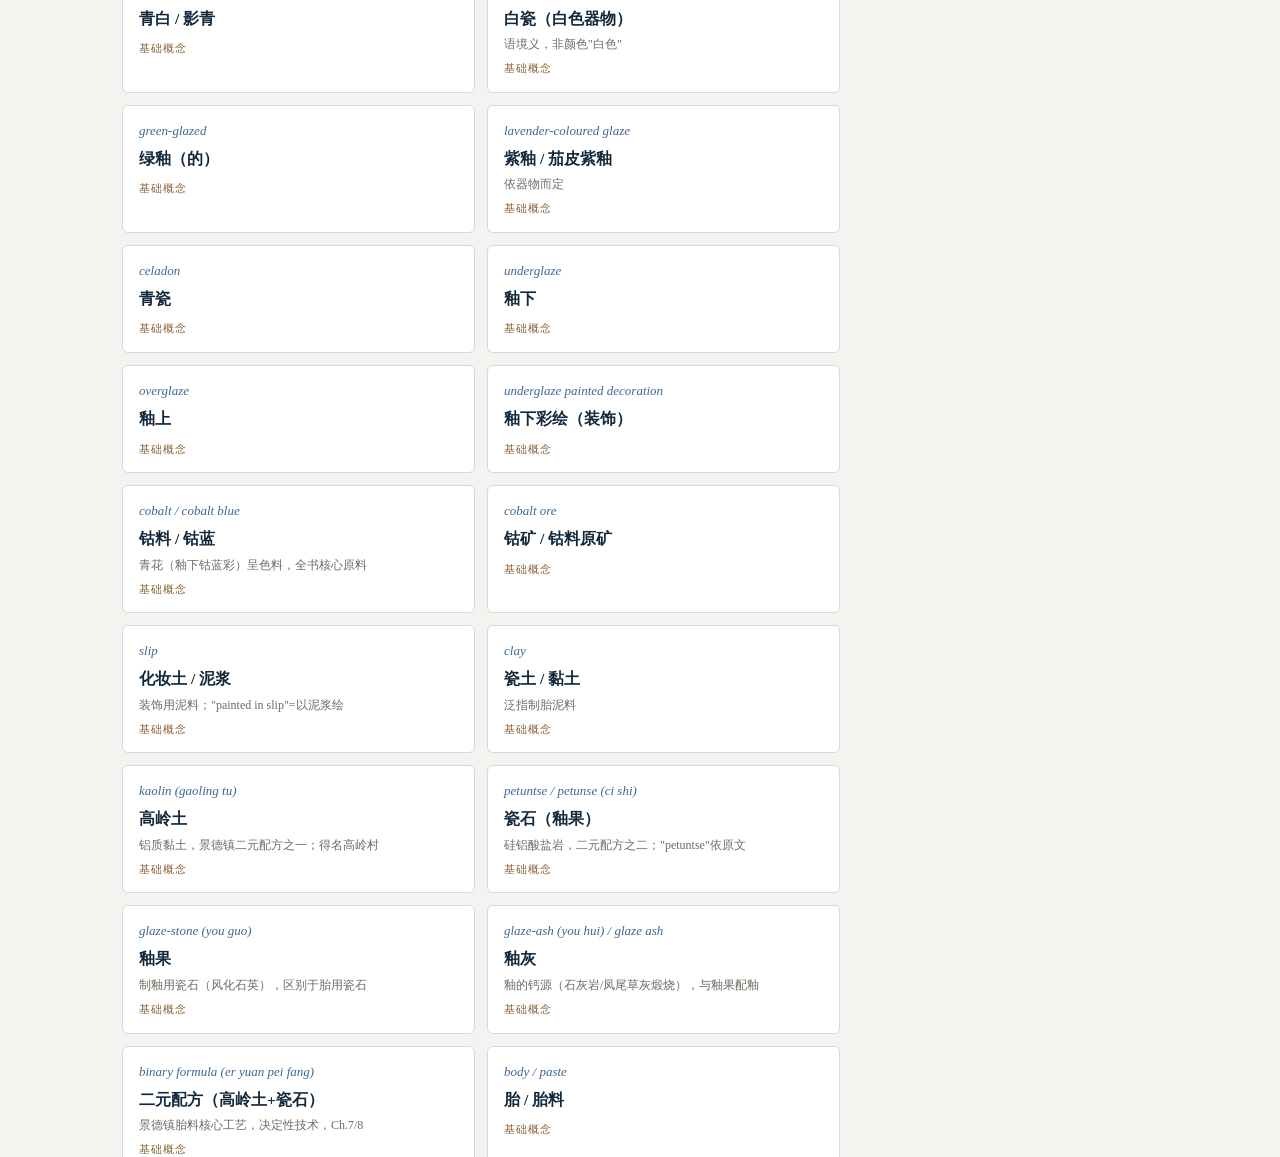
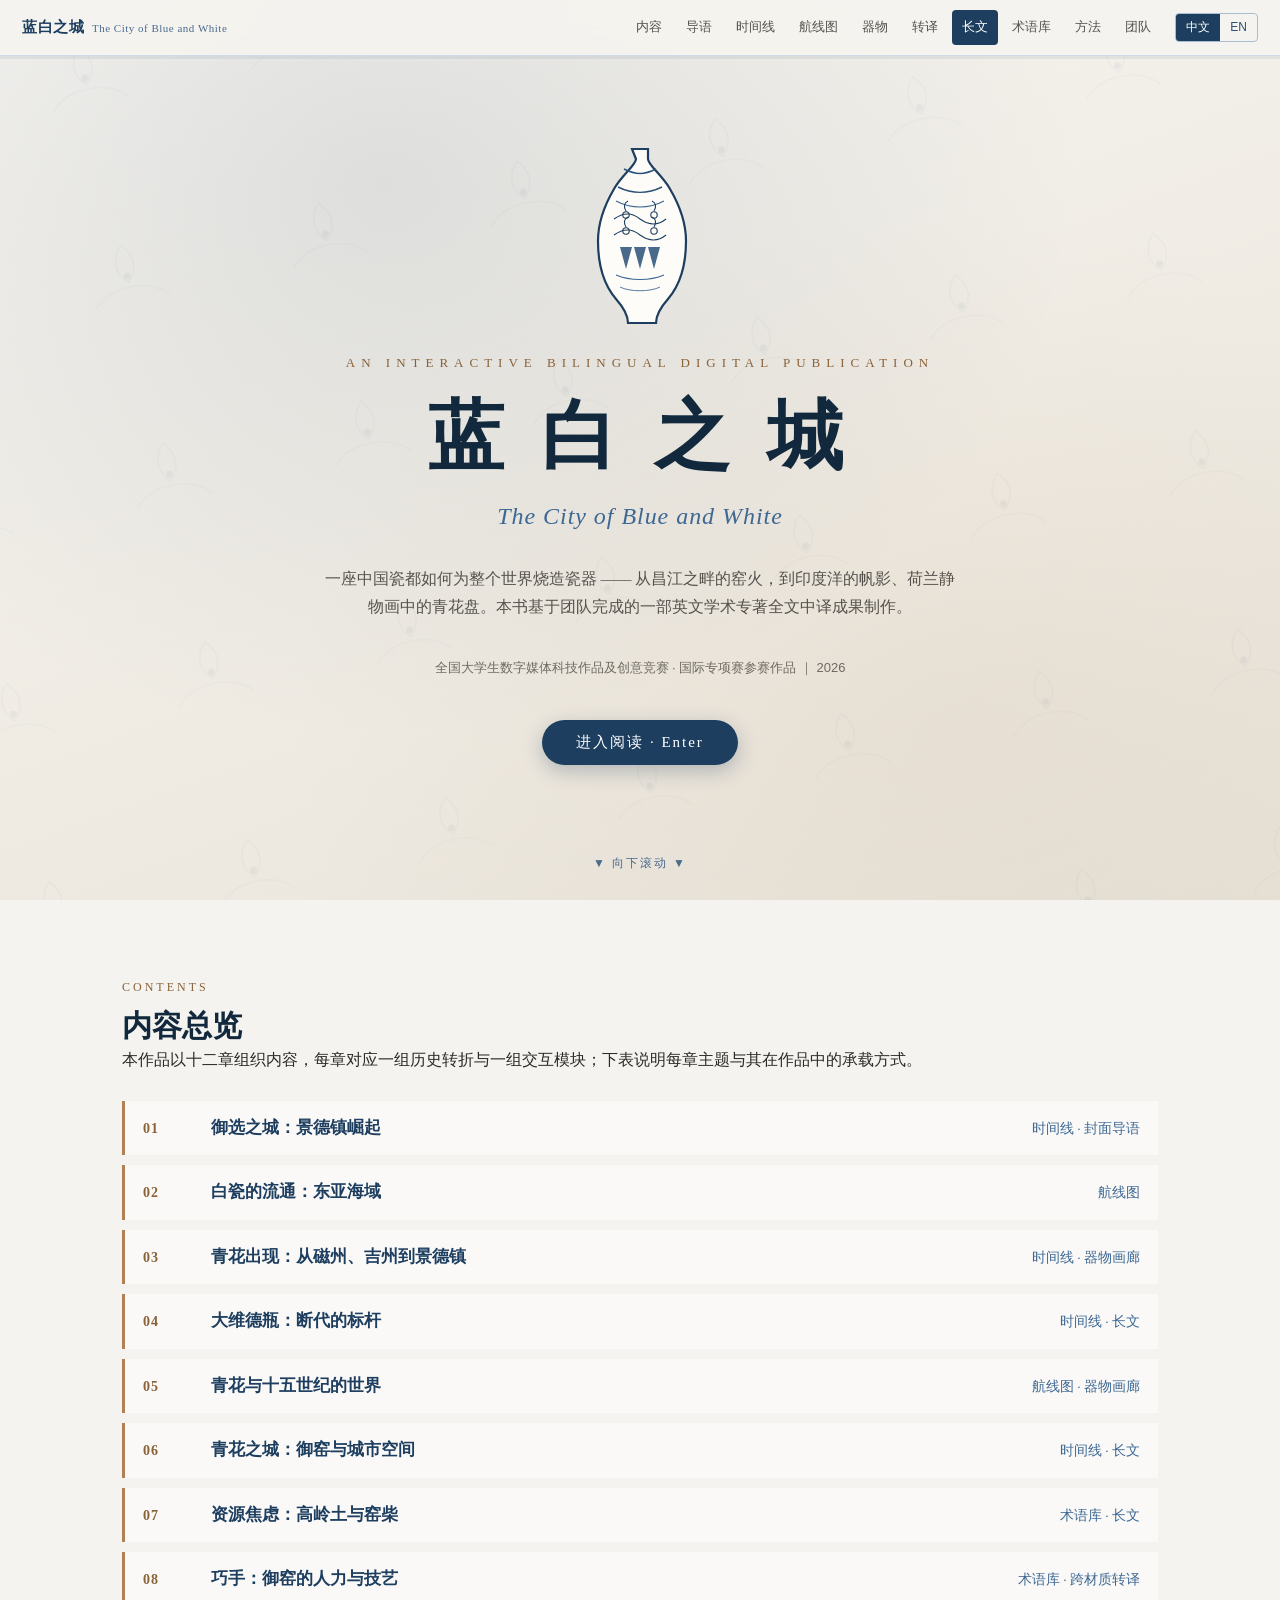
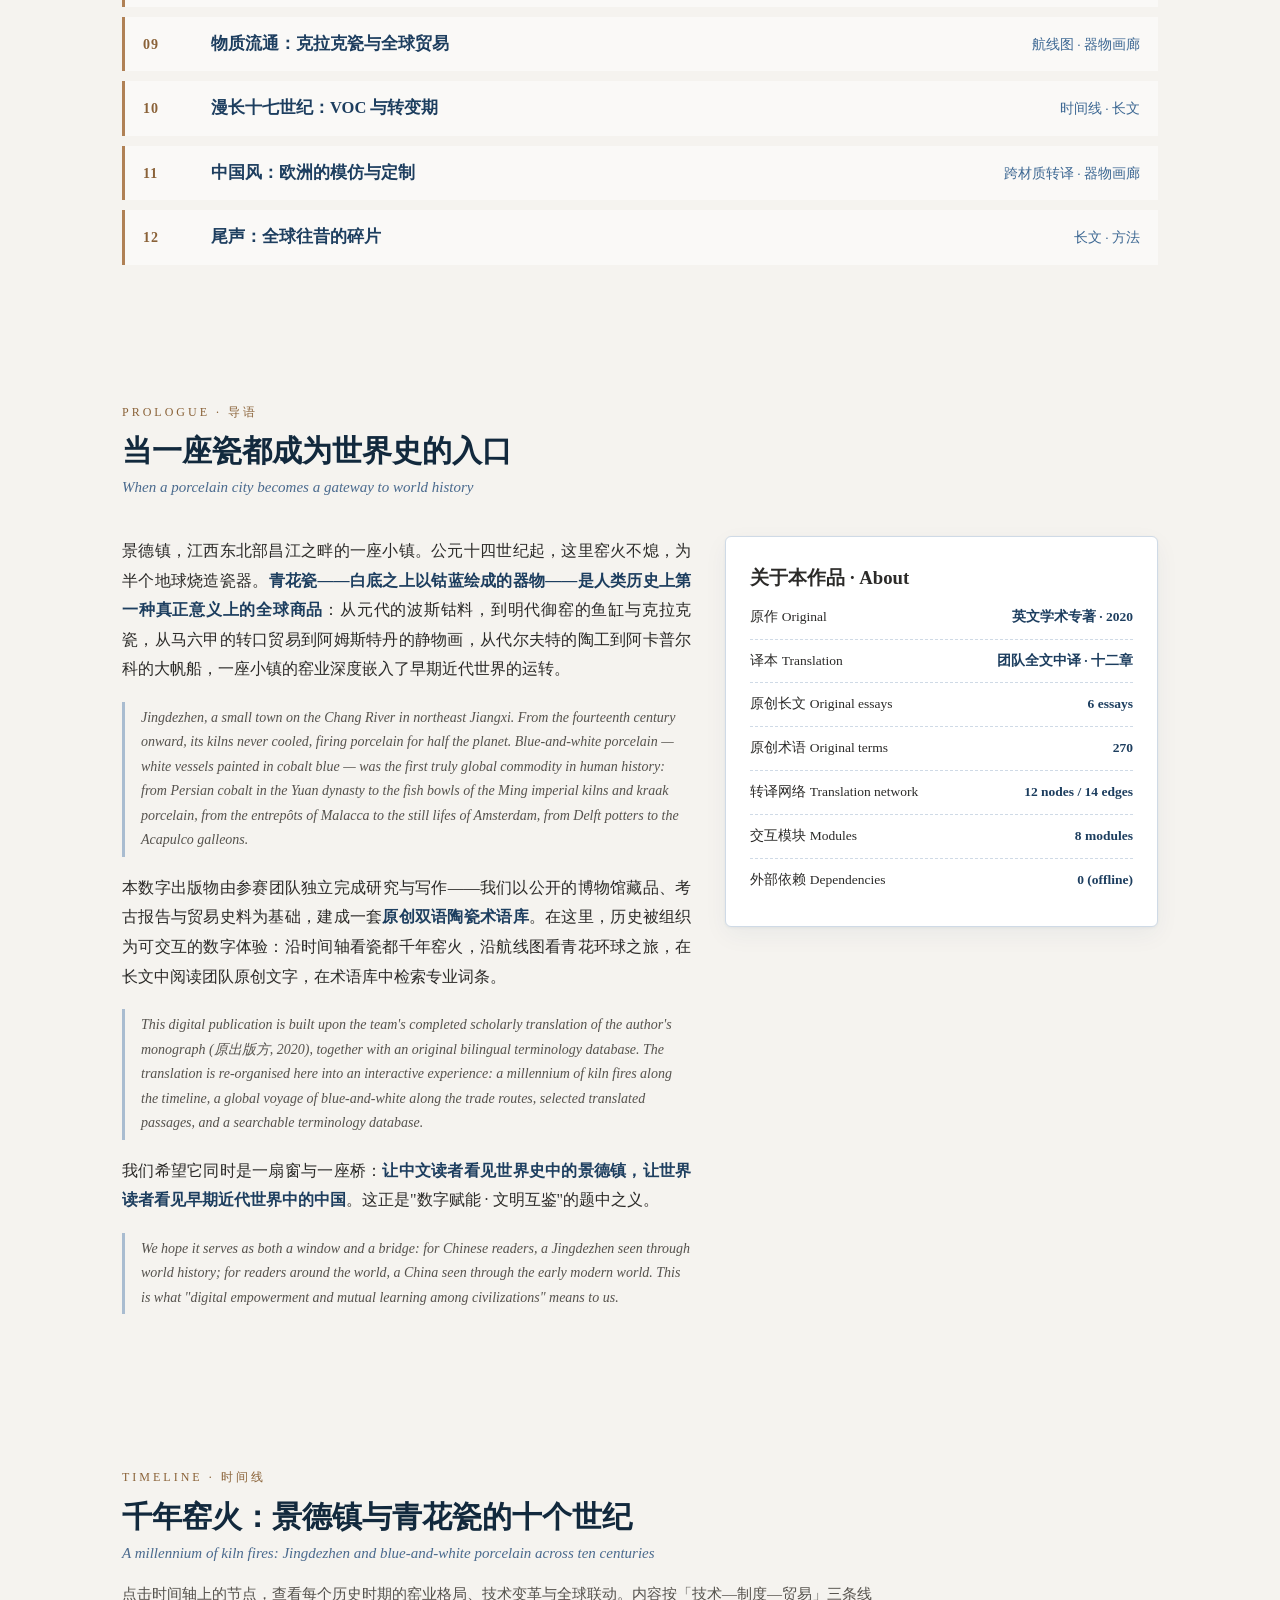
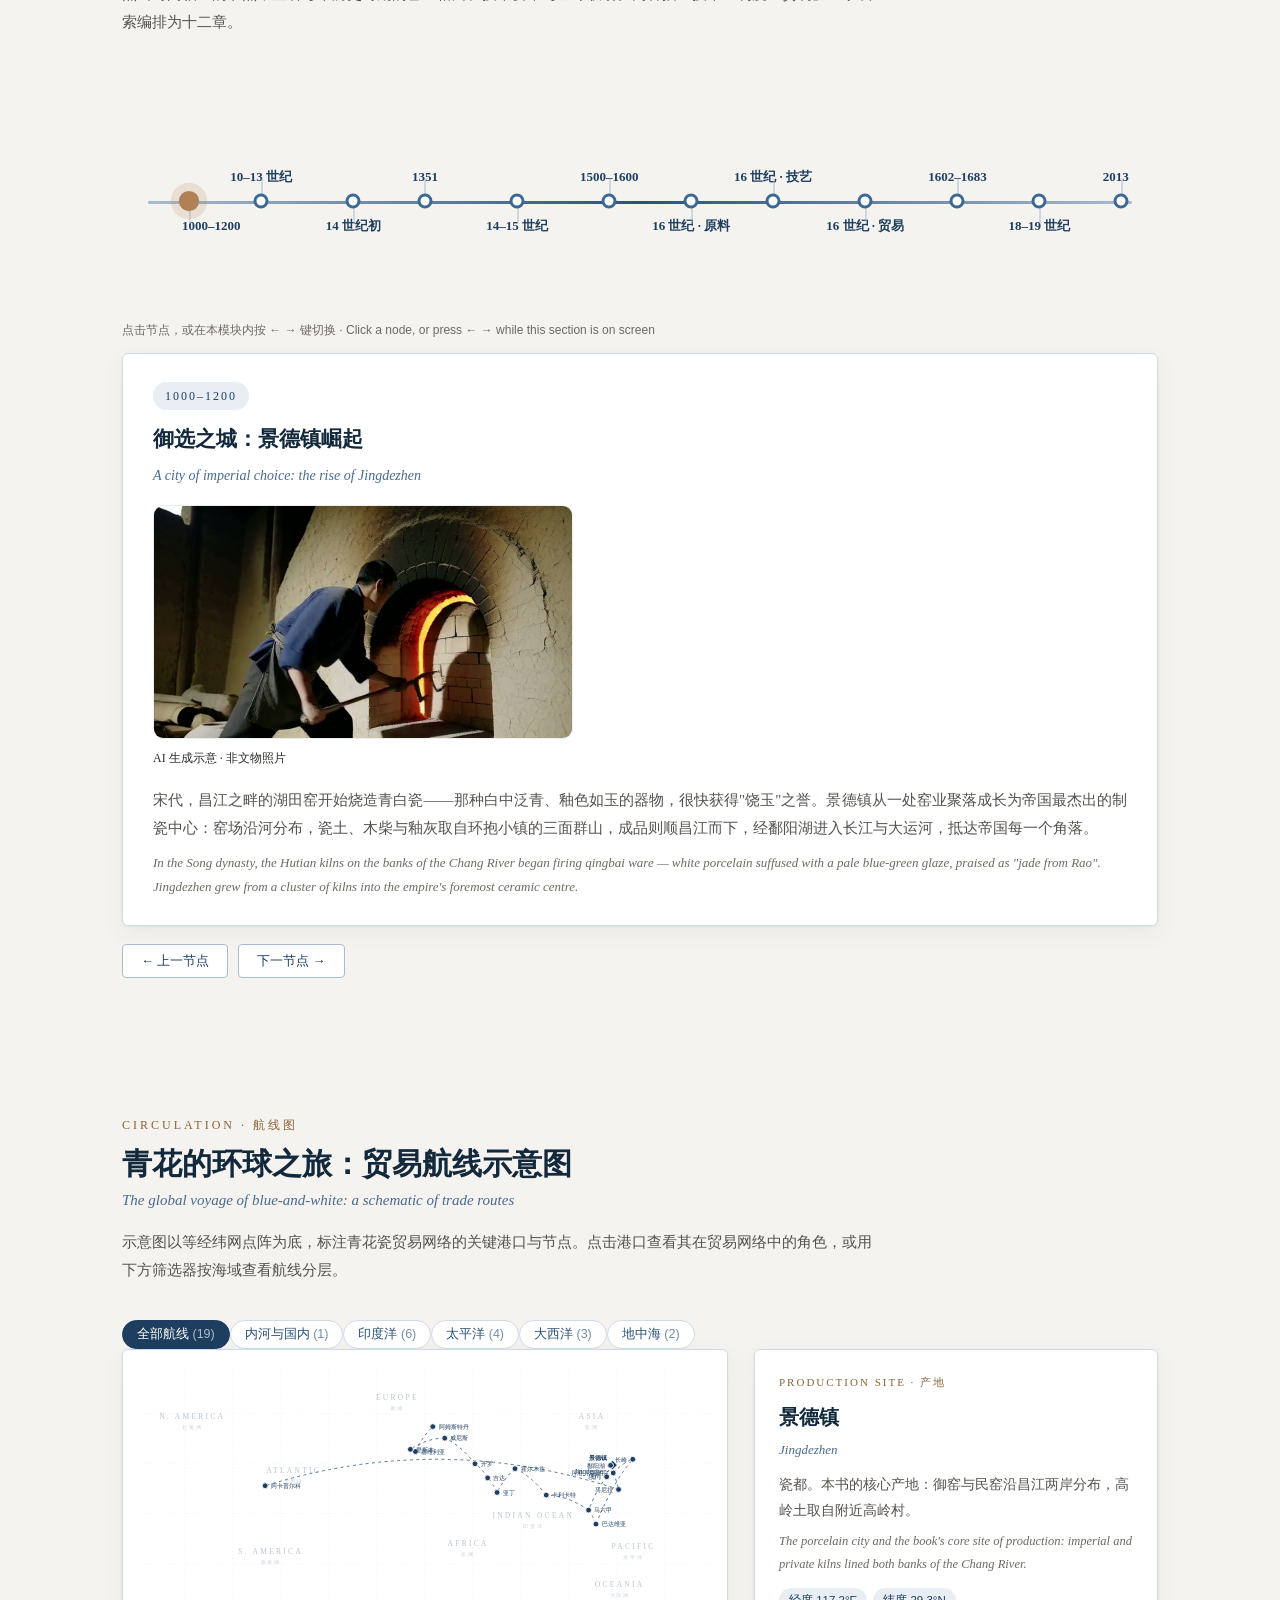
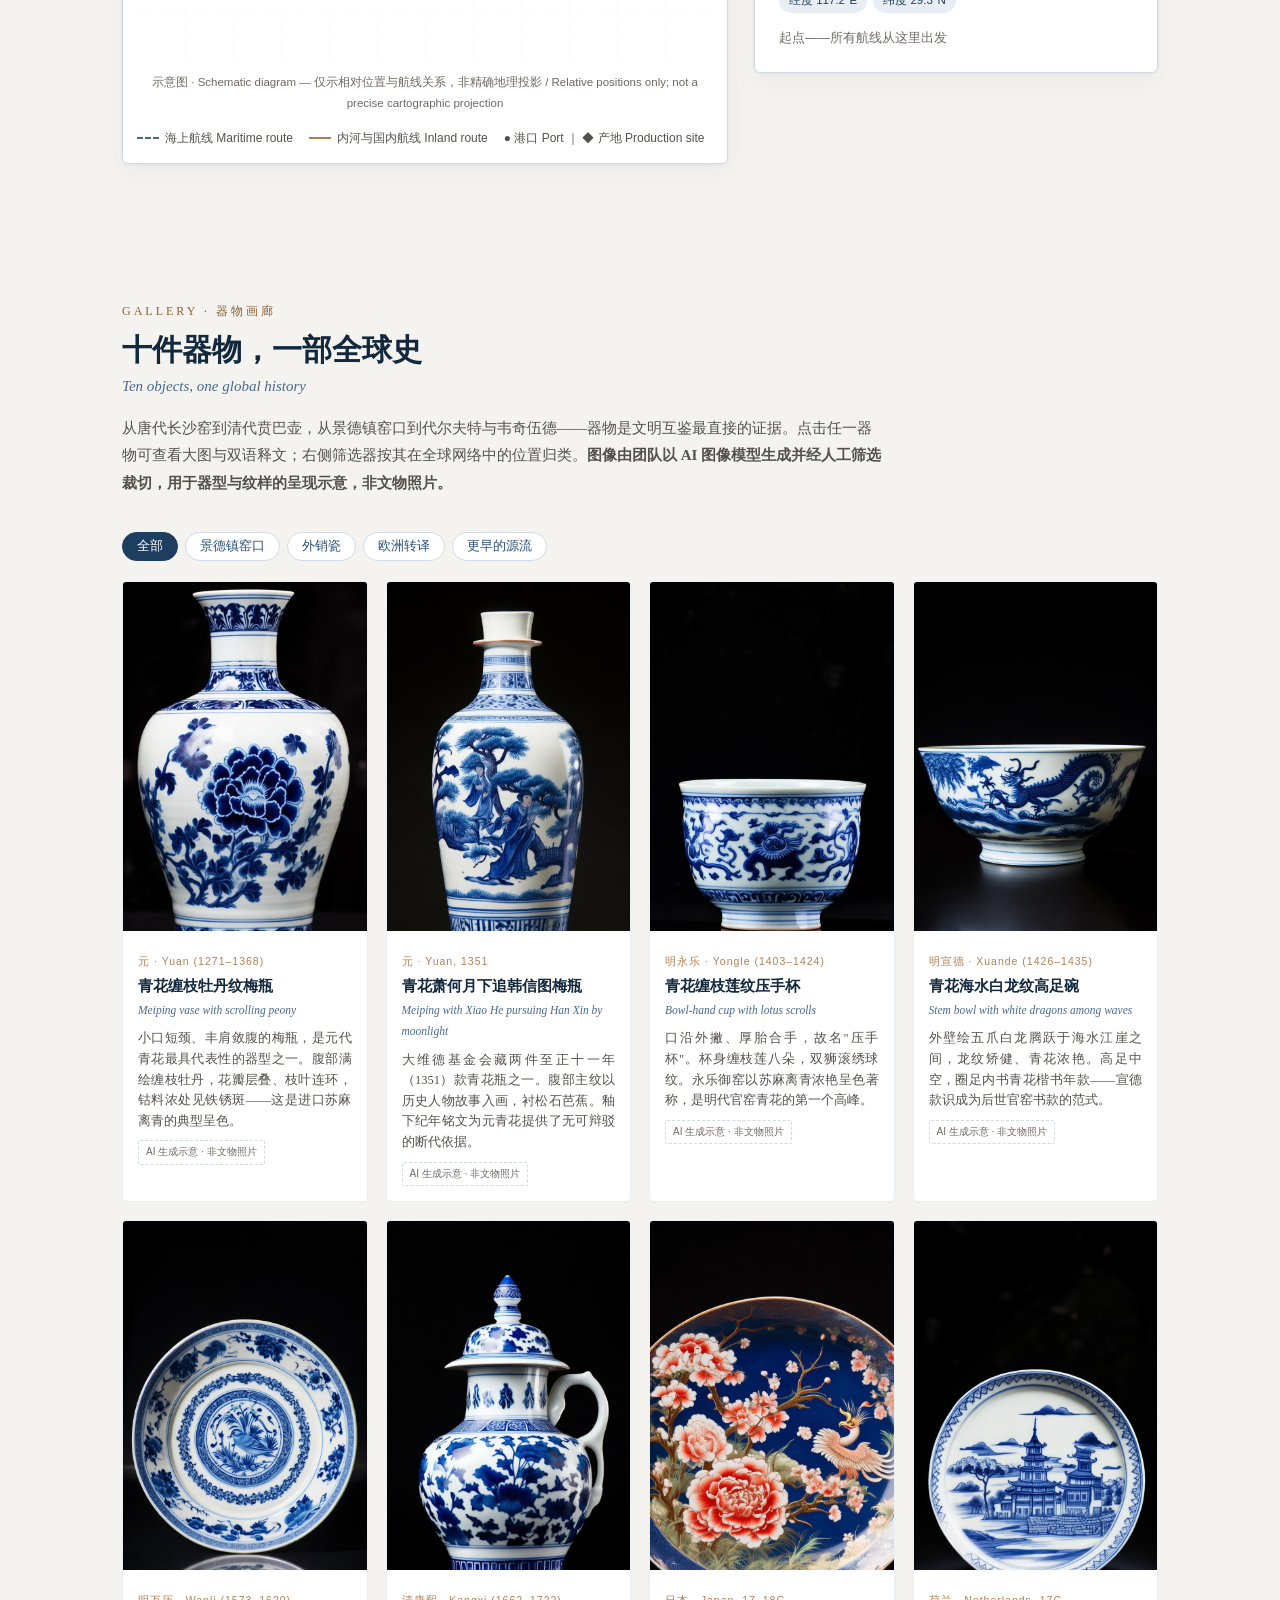
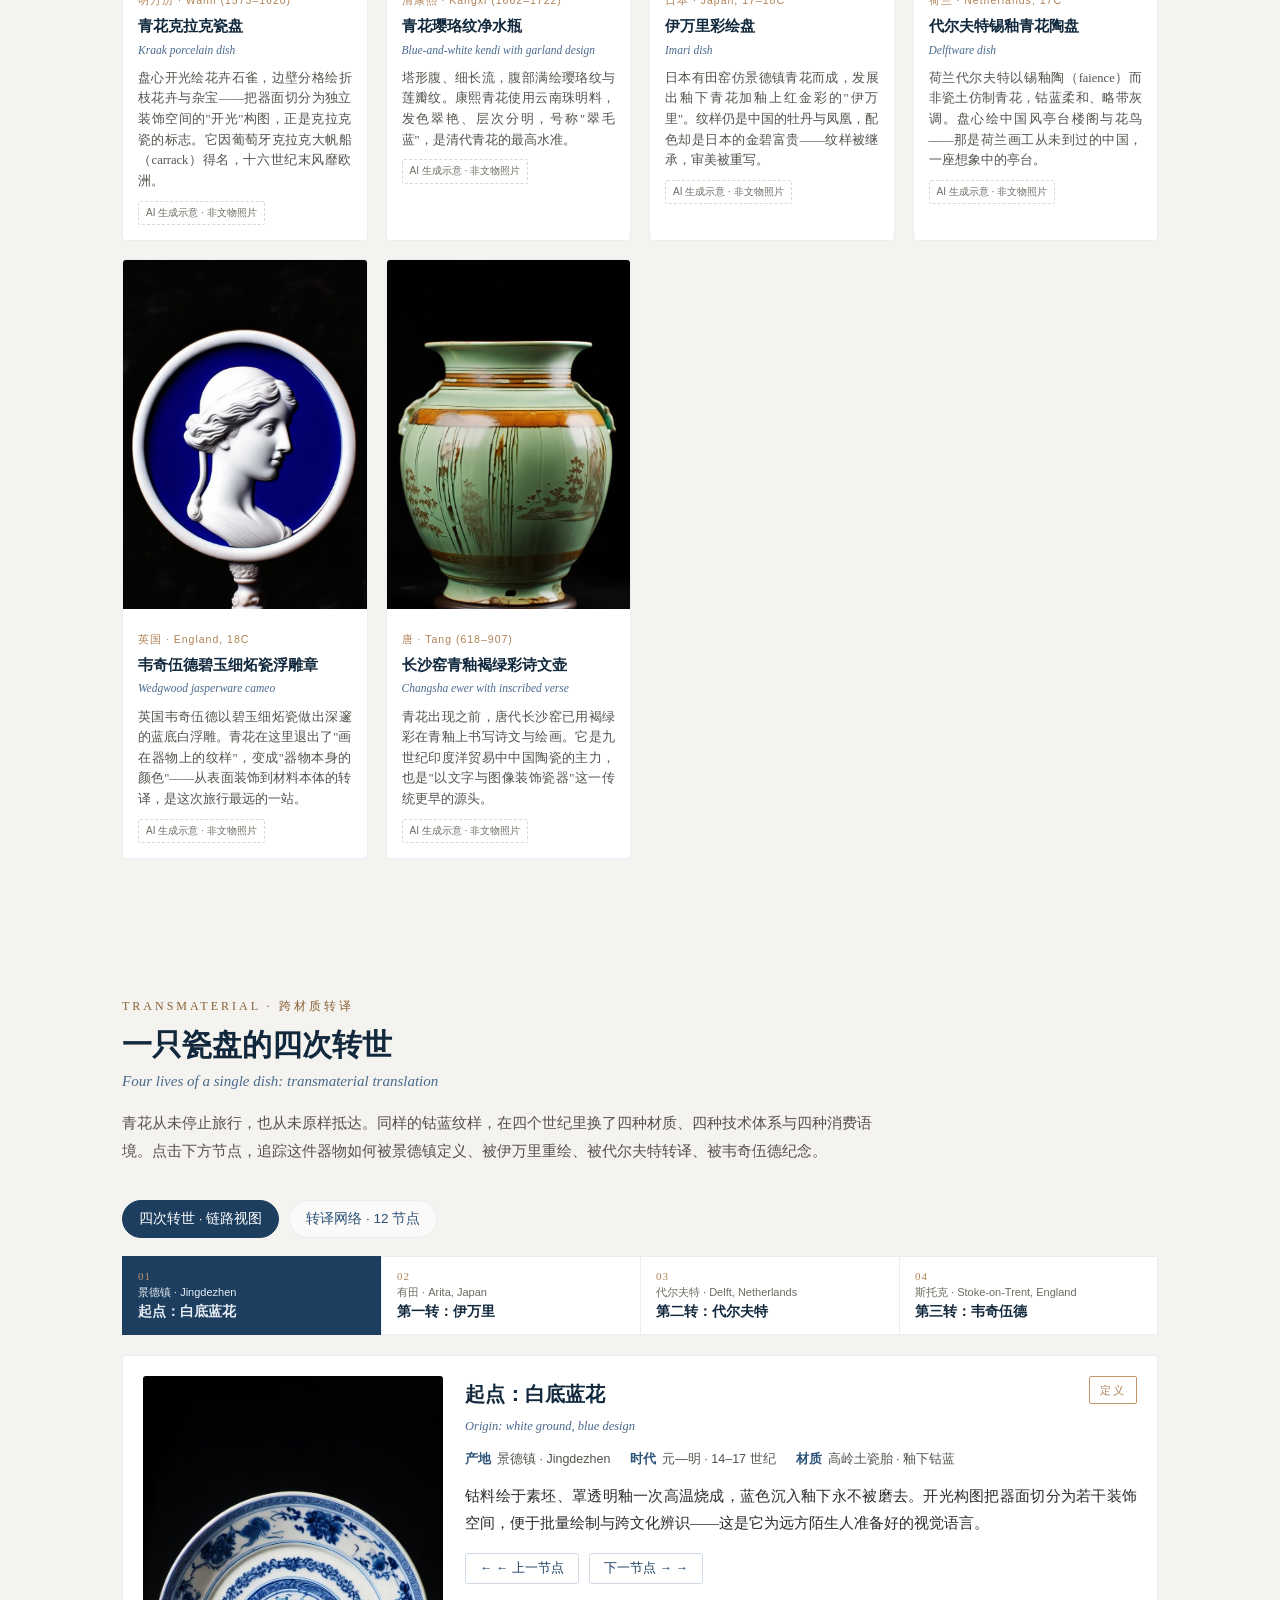
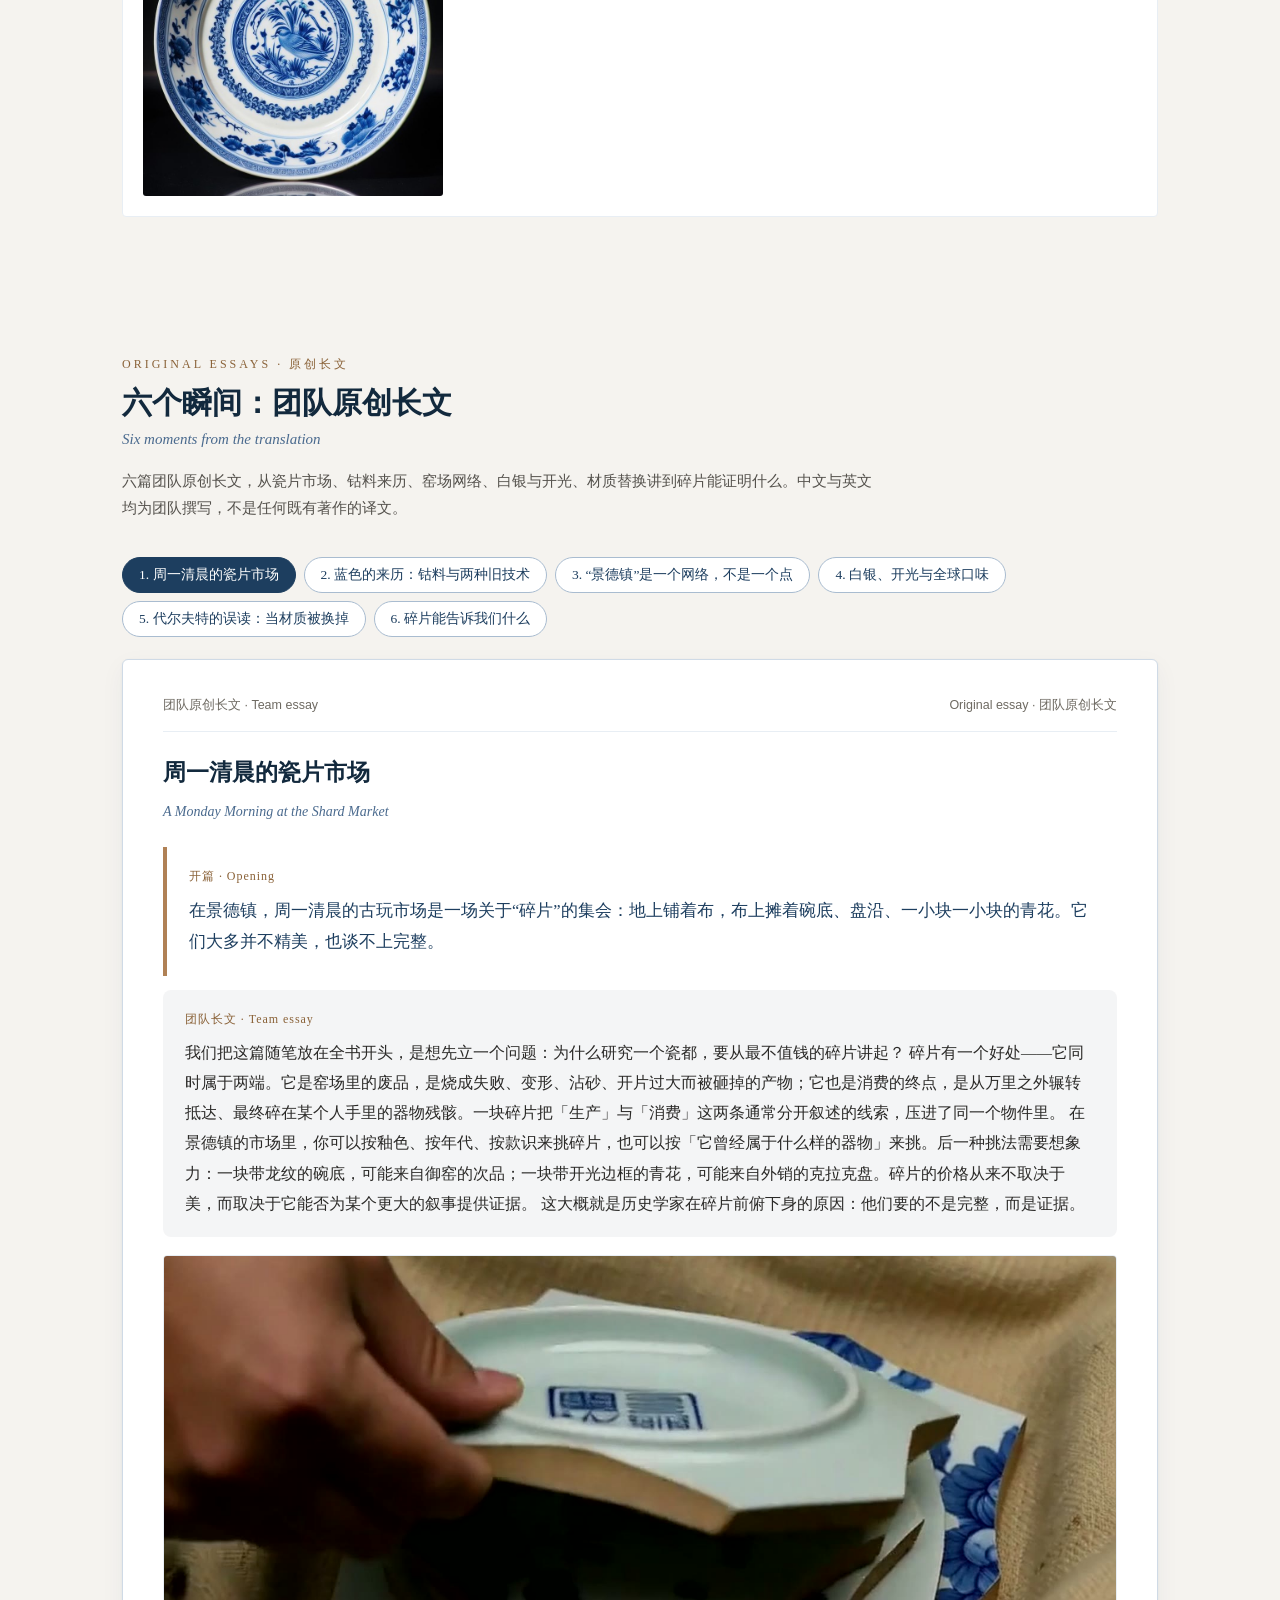
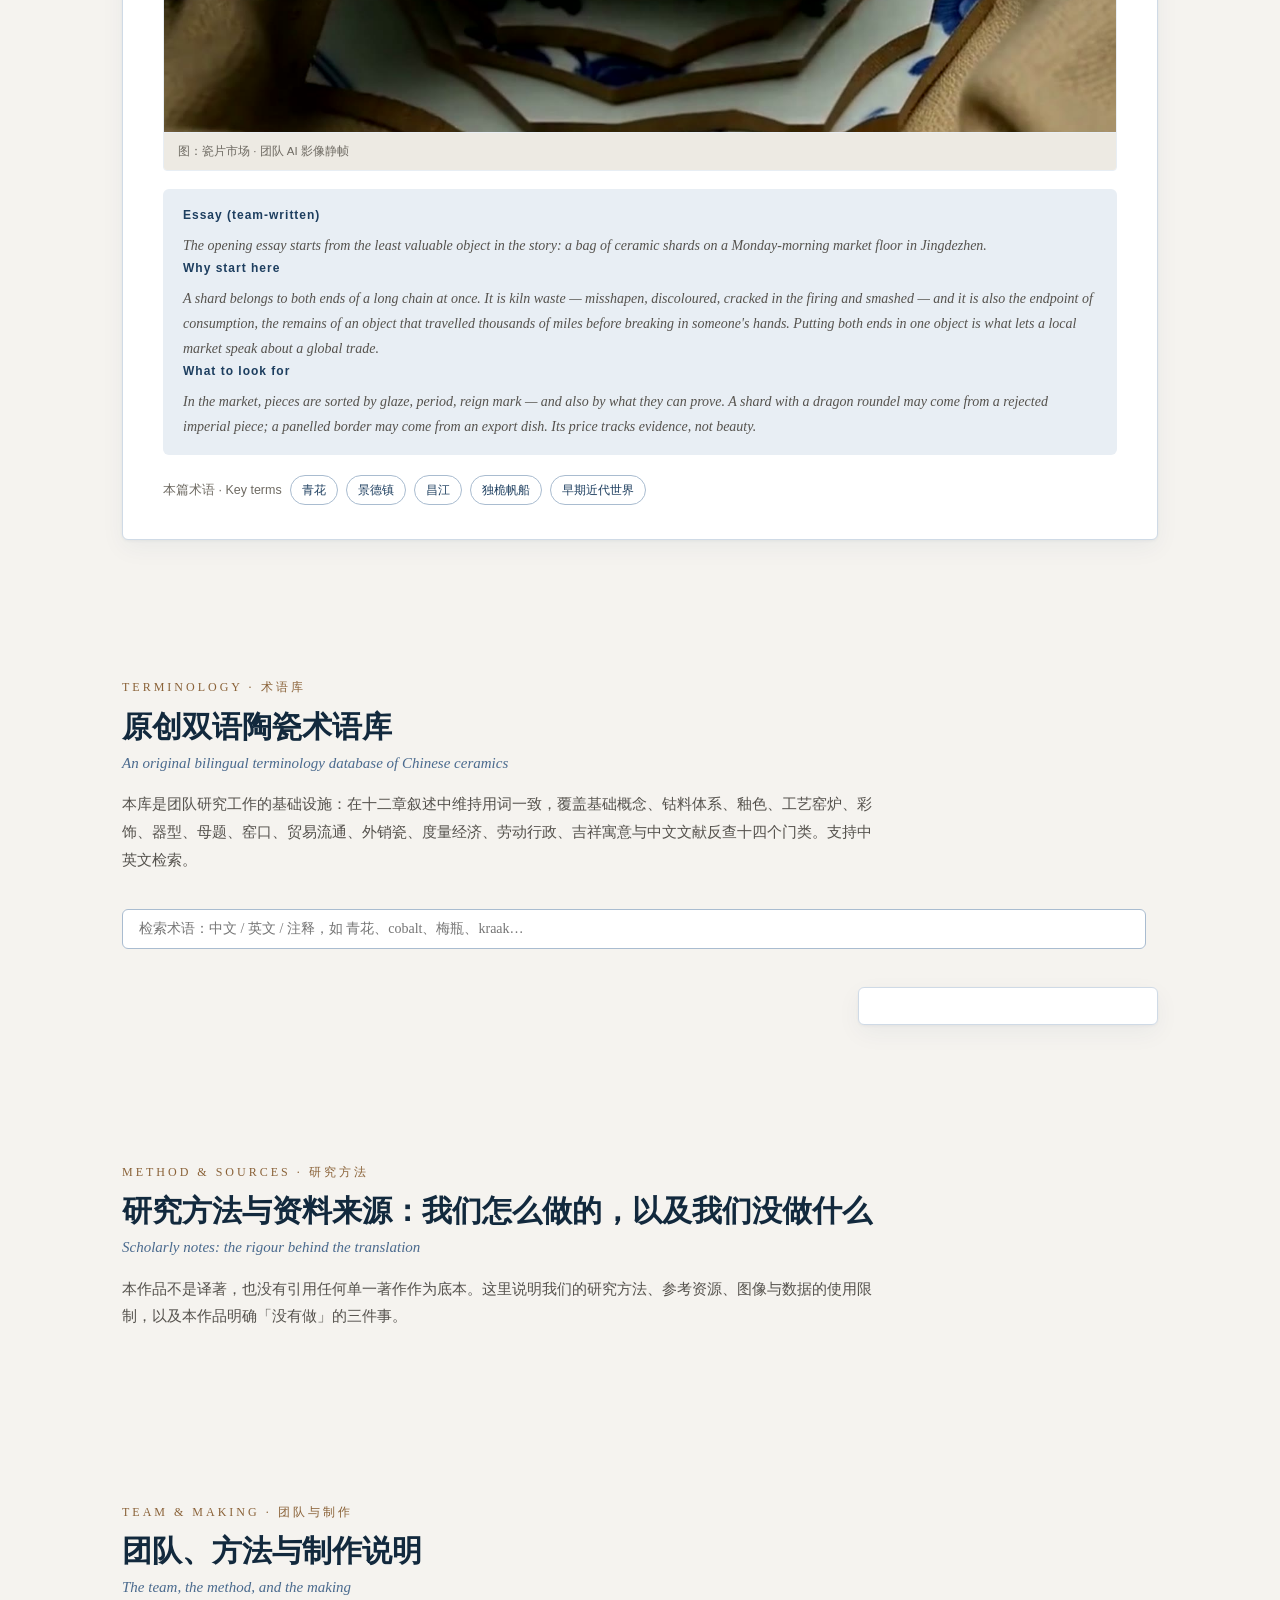
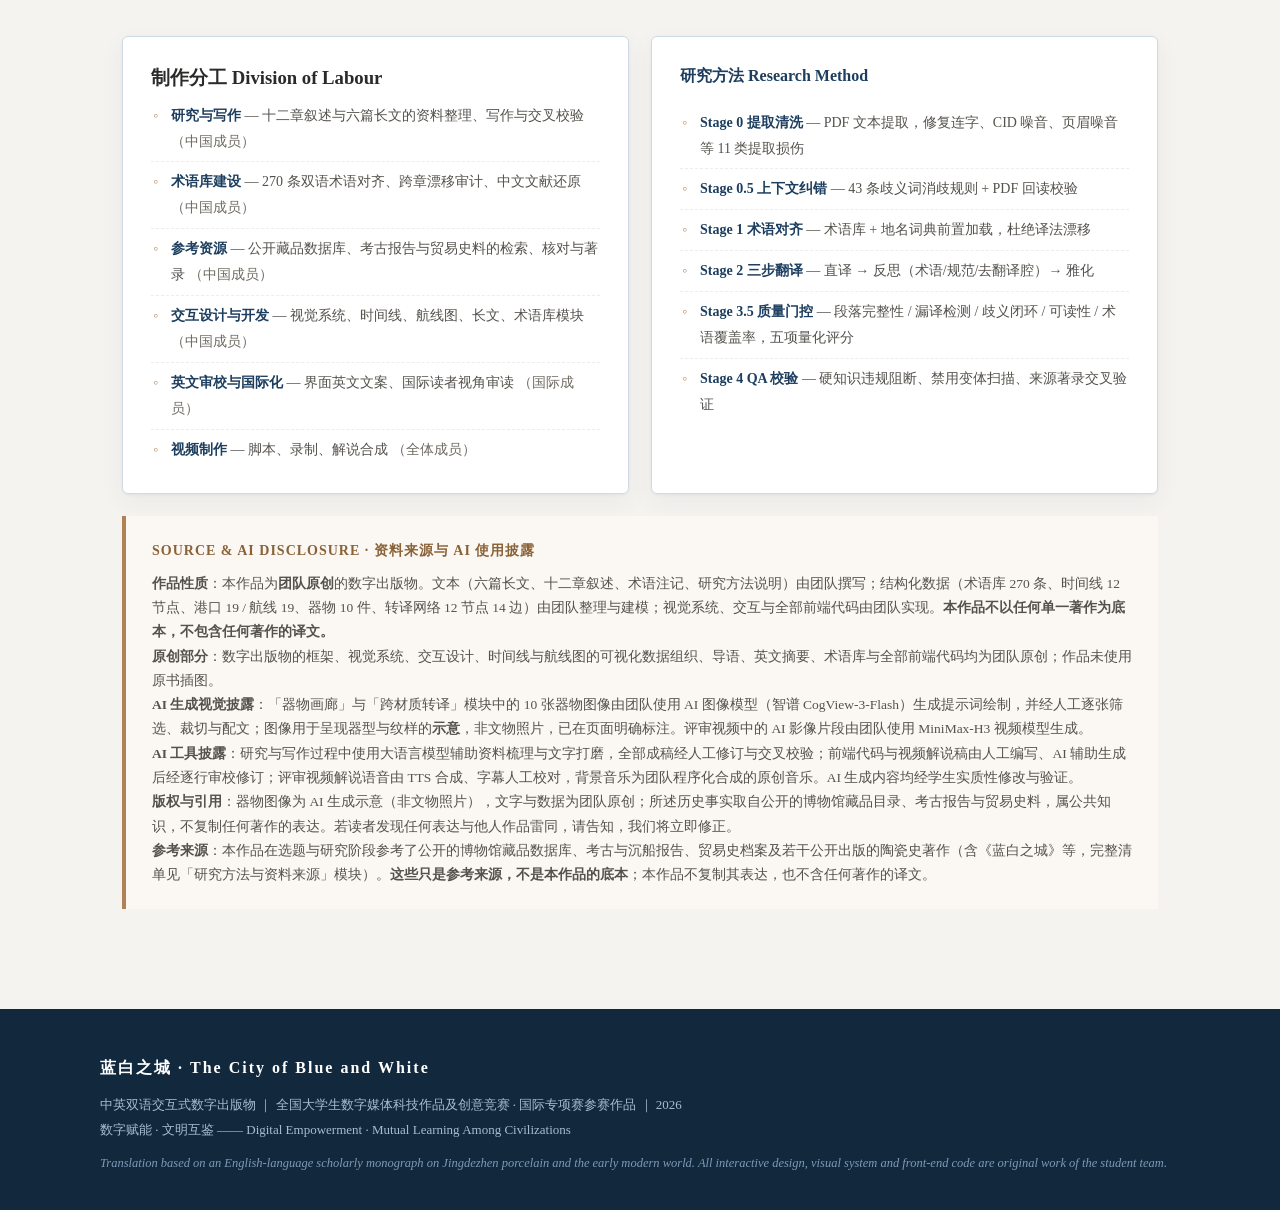
